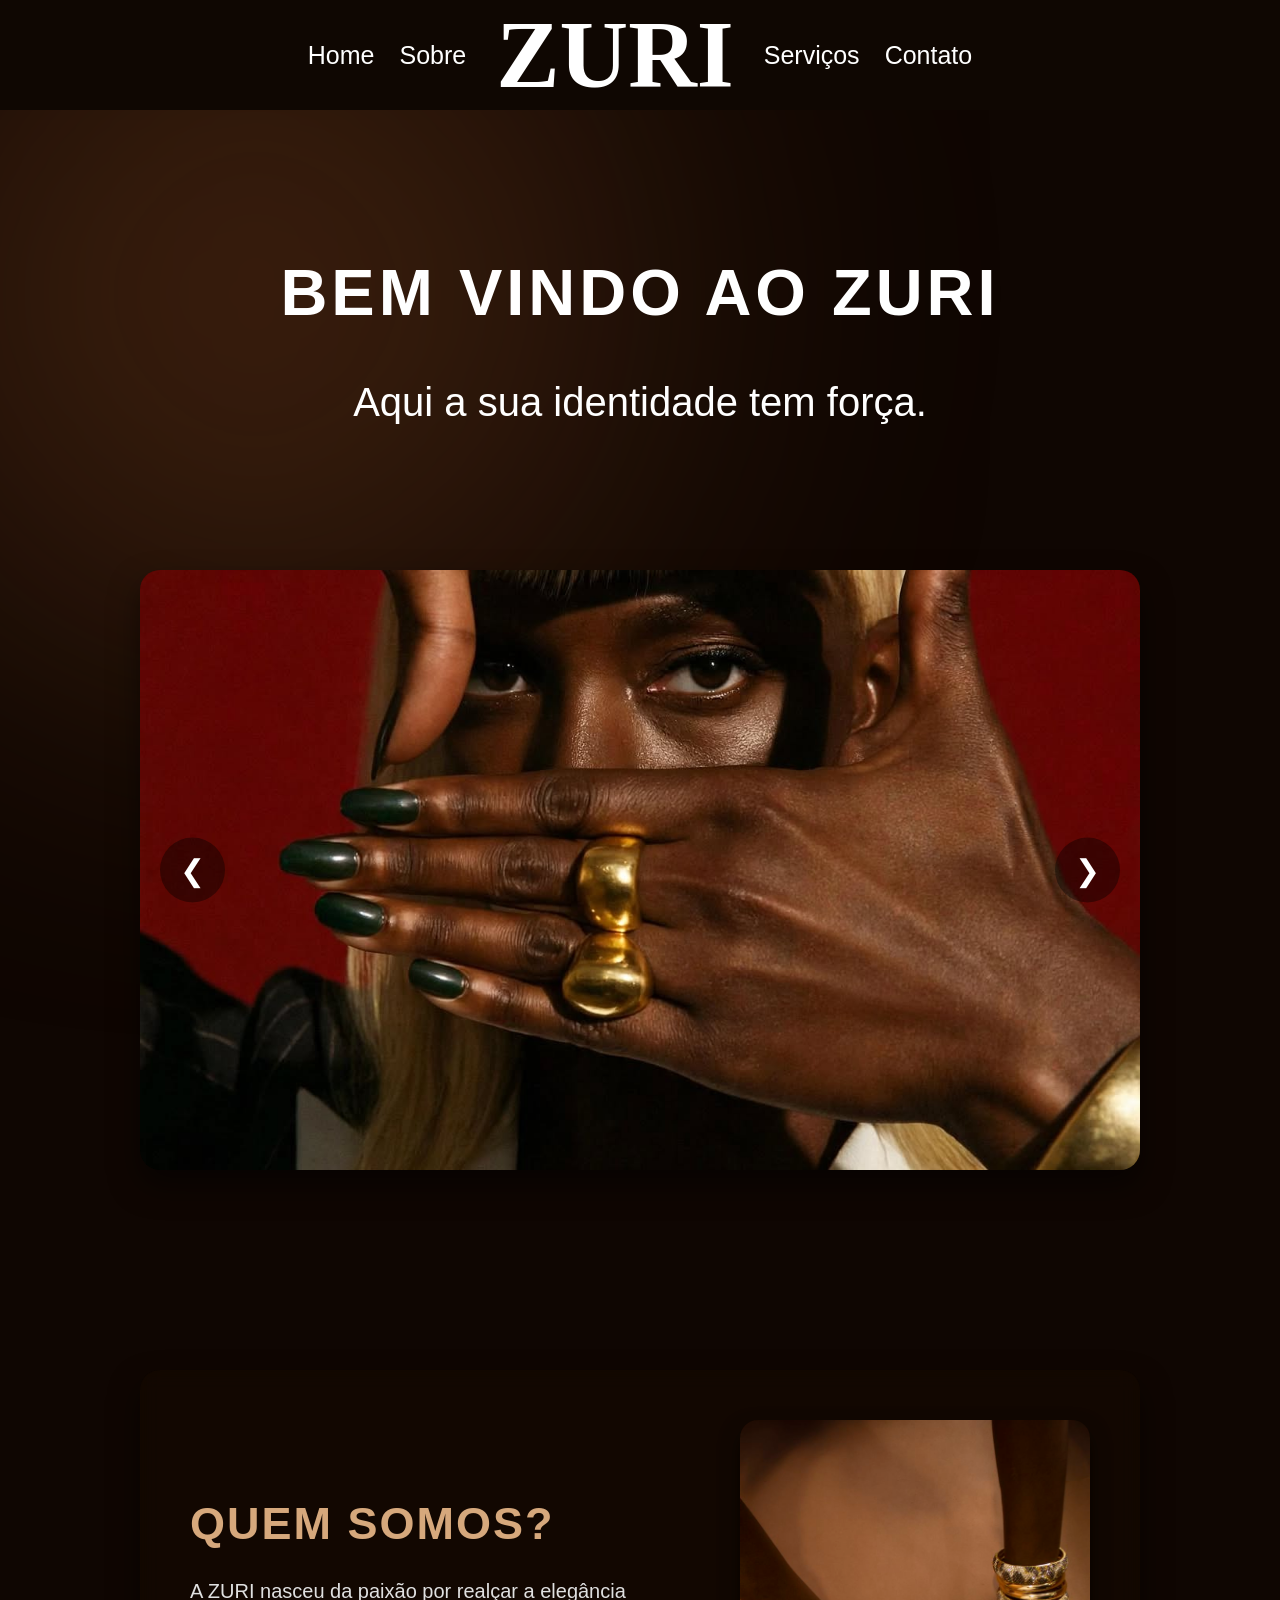
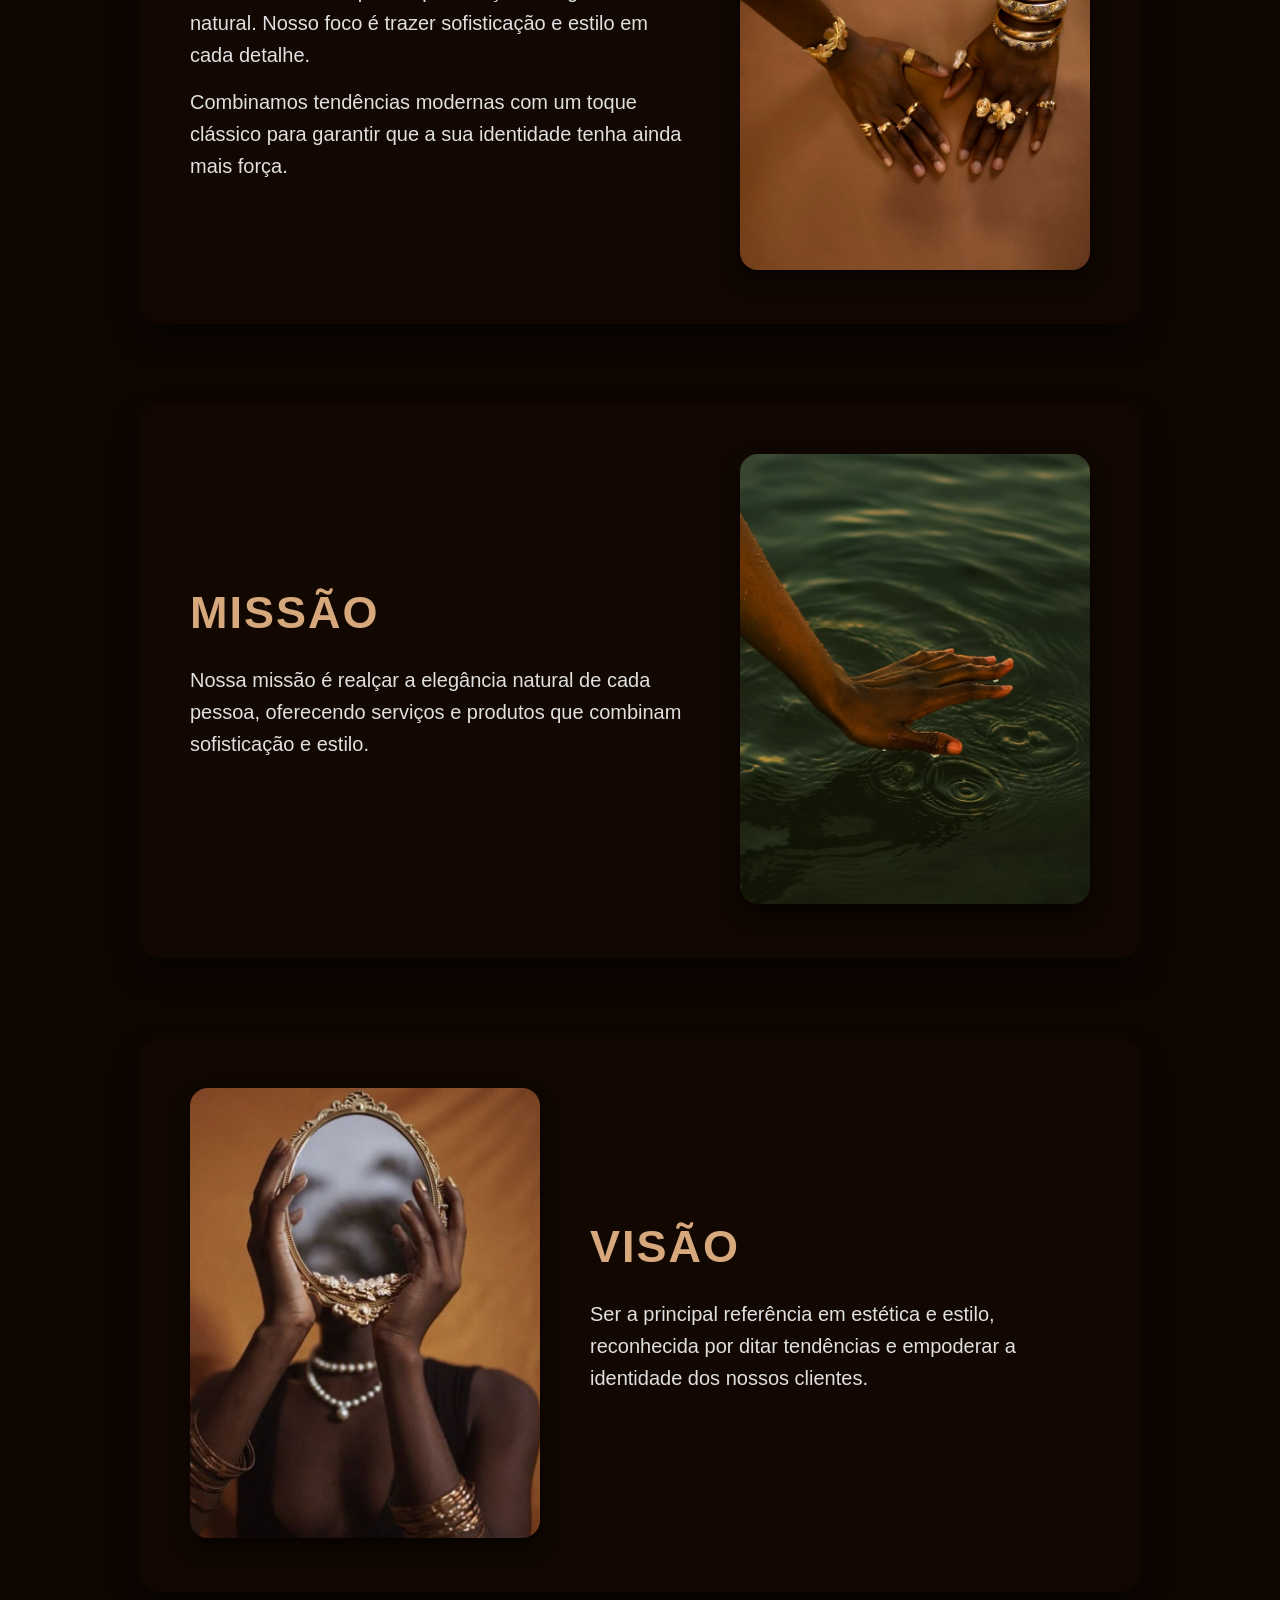
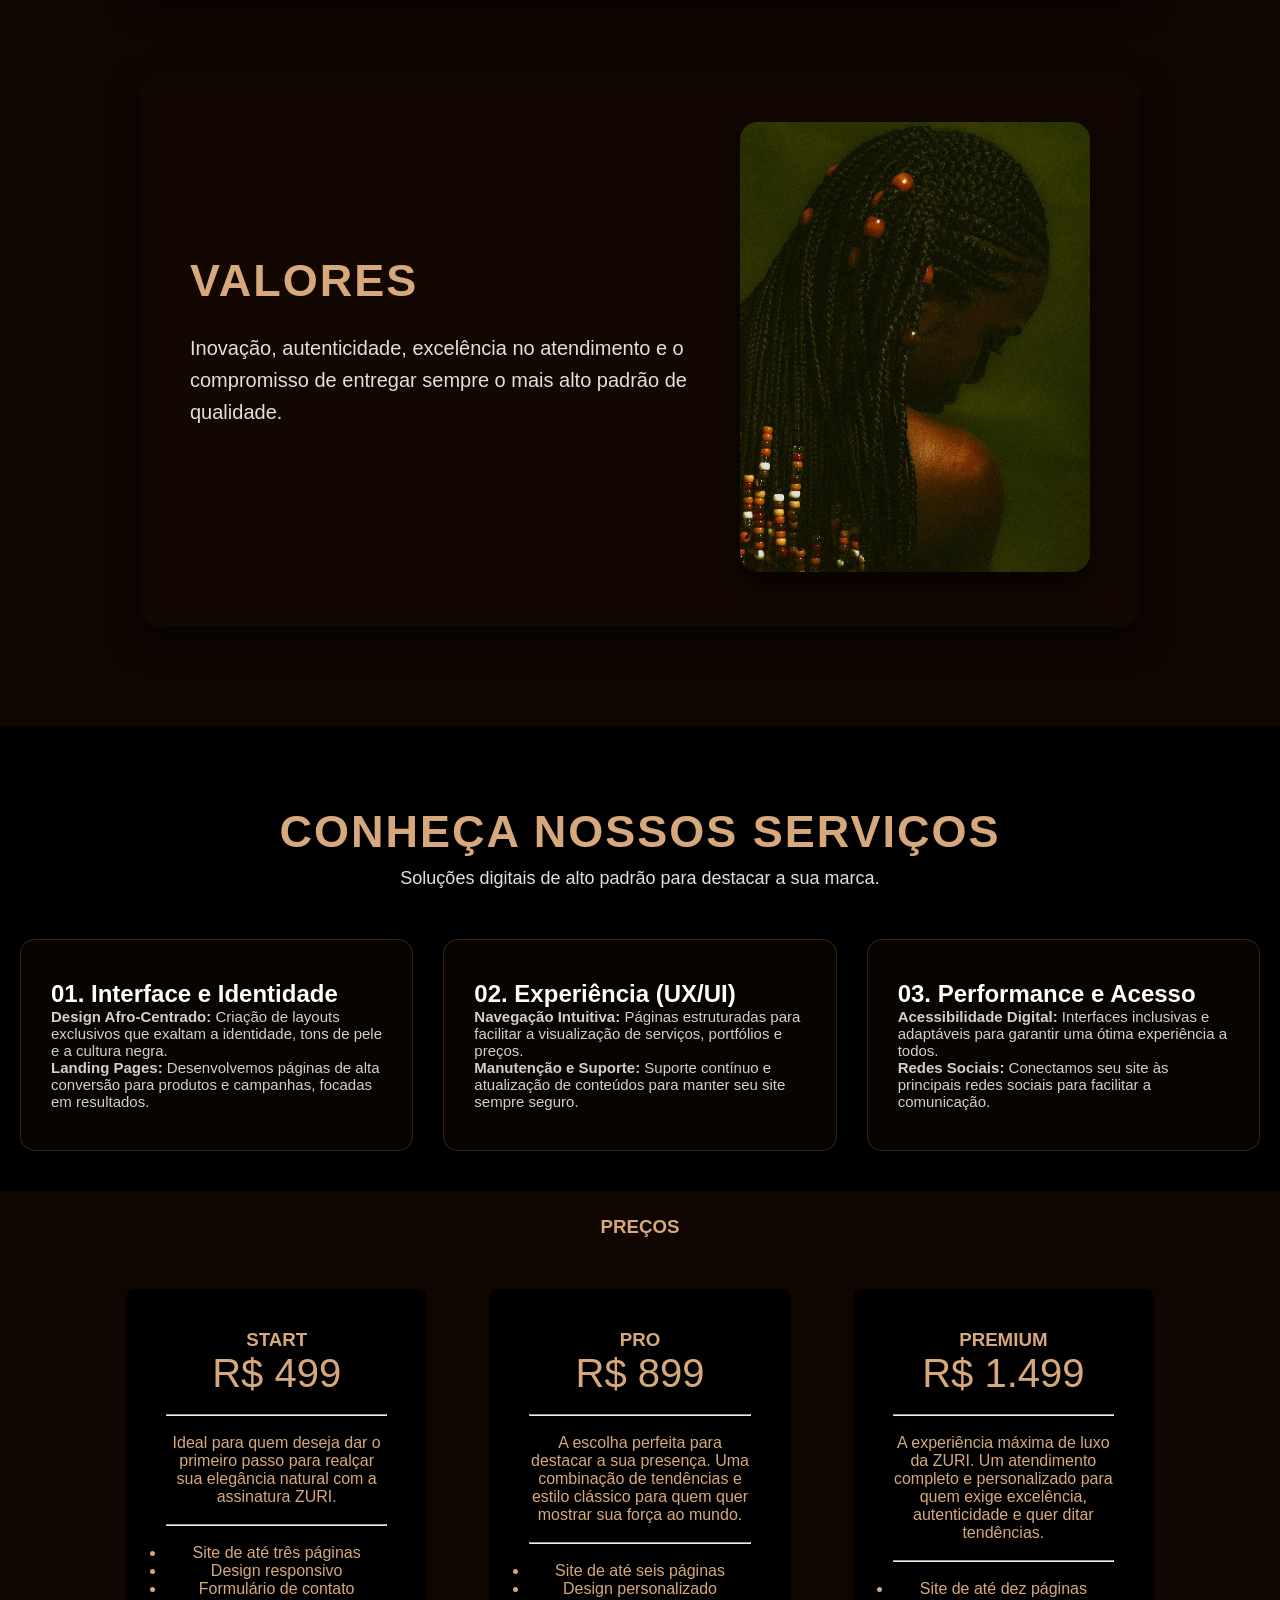
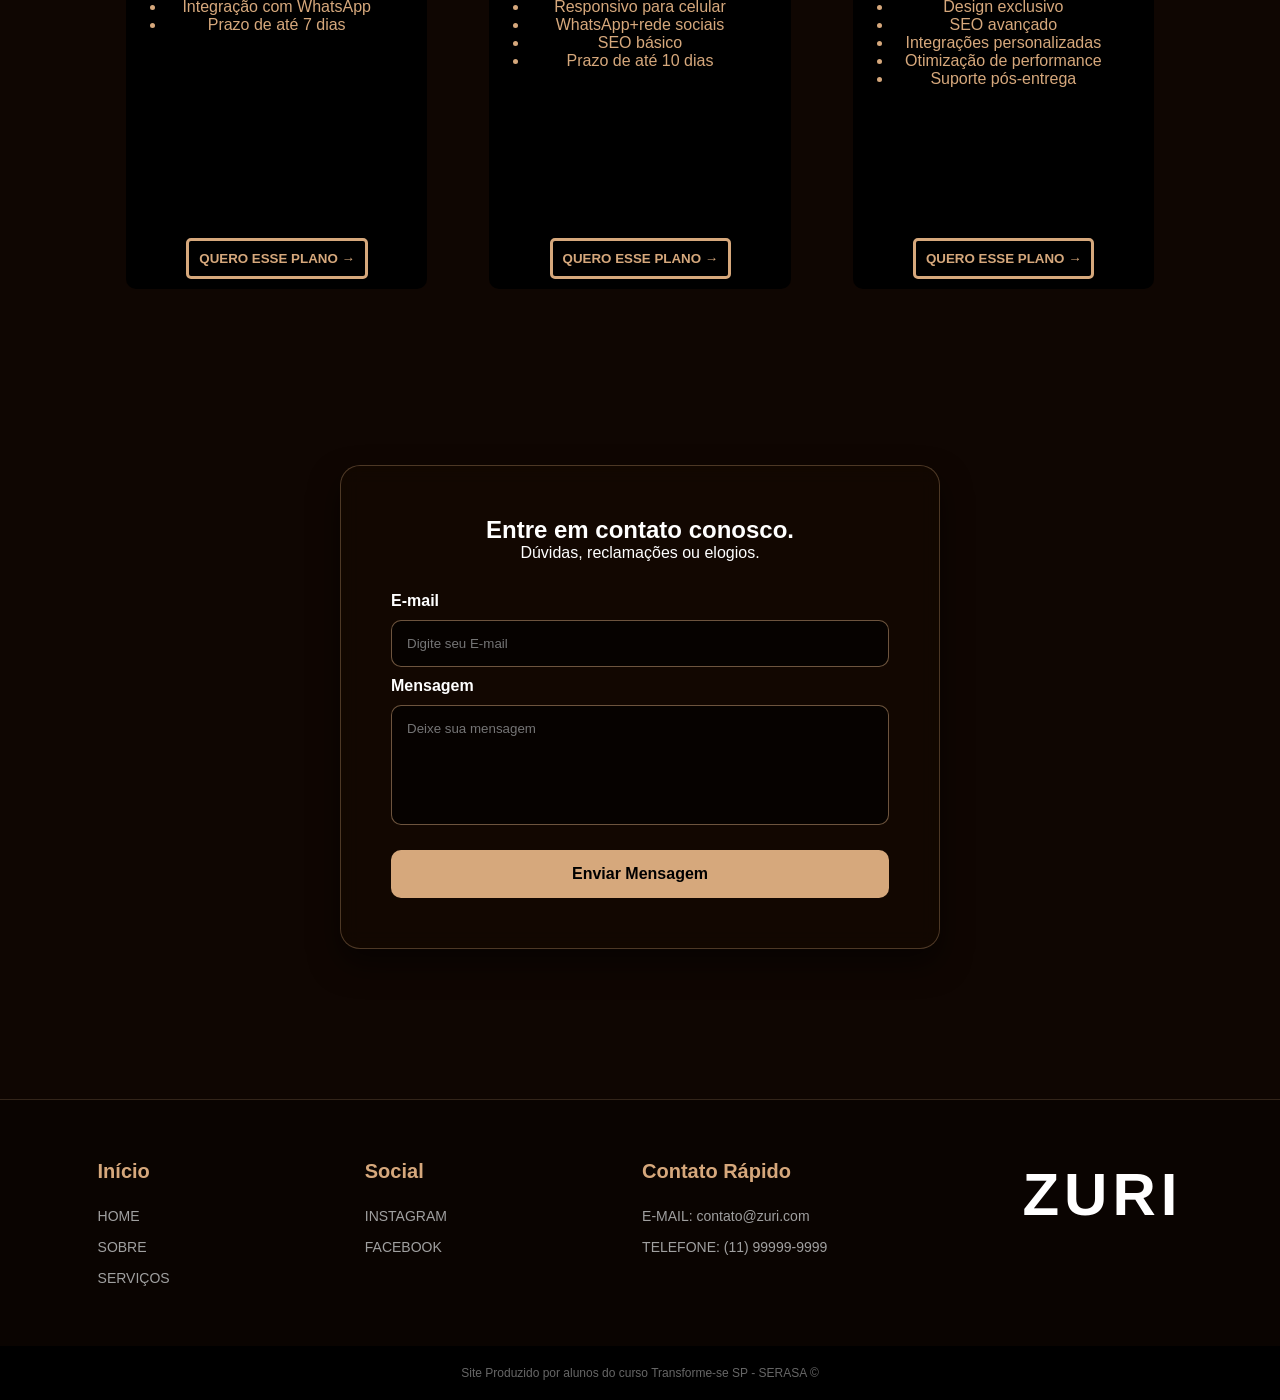
==== index.html @ ad80f79f "v4" ====
<!DOCTYPE html>
<html lang="en">

<head>
    <meta charset="UTF-8">
    <meta name="viewport" content="width=device-width, initial-scale=1.0">
    <title>ZURI</title>
    <link rel="stylesheet" href="CSS/zuri.css">
</head>

<body>

    <header class="navbar">
        <div class="navbarTudo">
            <nav>
                <a href="#HOME">Home</a>
                <a href="#SOBRE">Sobre</a>
            </nav>

            <h1 class="titulo-nav">ZURI</h1>
            <nav>
                <a href="#SERVIÇOS">Serviços</a>
                <a href="#CONTATO">Contato</a>
            </nav>
        </div>







    </header>
    <!--Seção Home-->
   <section>
        <div class="home" id="HOME">
            <br>
            <h1>Bem Vindo ao ZURI</h1>
            <p>Aqui a sua identidade tem força.</p>
            <br>
        </div>

        <!-- Estrutura do Carrossel ensinada pelo professor -->
        <div class="carrossel">
            <img src="images/zuri1.jpg" alt="Carrossel ZURI" id="imagem">

            <button id="anterior">&#10094;</button>
            <button id="proximo">&#10095;</button>
        </div>
    </section>


    </section>
    <!--Seção Sobre-->
    <section class="Sobre" id="SOBRE">
        <!-- Cartão 1: QUEM SOMOS -->
        <div class="sobre-container">
            <div class="sobre-texto">
                <h1>QUEM SOMOS?</h1>
                <p>A ZURI nasceu da paixão por realçar a elegância natural. Nosso foco é trazer sofisticação e estilo em
                    cada detalhe.</p>
                <p>Combinamos tendências modernas com um toque clássico para garantir que a sua identidade tenha ainda
                    mais força.</p>
            </div>
            <div class="sobre-imagem">
                <img src="src/Jewelsssss.jfif" alt="Modelo ZURI">
            </div>
        </div>

        <!-- Cartão 2: MISSÃO -->
        <div class="sobre-container">
            <div class="sobre-texto">
                <h1>MISSÃO</h1>
                <p>Nossa missão é realçar a elegância natural de cada pessoa, oferecendo serviços e produtos que
                    combinam sofisticação e estilo.</p>
            </div>
            <div class="sobre-imagem">
                <img src="src/Road to Zion.jfif" alt="Missão ZURI">
            </div>
        </div>

        <!-- Cartão 3: VISÃO (Com a classe reverso) -->
        <div class="sobre-container reverso">
            <div class="sobre-texto">
                <h1>VISÃO</h1>
                <p>Ser a principal referência em estética e estilo, reconhecida por ditar tendências e empoderar a
                    identidade dos nossos clientes.</p>
            </div>
            <div class="sobre-imagem">
                <img src="src/download (5).jfif" alt="Visão ZURI">
            </div>
        </div>

        <!-- Cartão 4: VALORES -->
        <div class="sobre-container">
            <div class="sobre-texto">
                <h1>VALORES</h1>
                <p>Inovação, autenticidade, excelência no atendimento e o compromisso de entregar sempre o mais alto
                    padrão de qualidade.</p>
            </div>
            <div class="sobre-imagem">
                <img src="src/download (6).jfif" alt="Valores ZURI">
            </div>
        </div>

    </section>
    <!--Seção Serviços-->
    <section class="secao-servico" id="SERVIÇOS">

        <div class="conteudo-servico">
            <h1 class="titulo-servicos">CONHEÇA NOSSOS SERVIÇOS</h1>
            <p class="subtitulo-servicos">Soluções digitais de alto padrão para destacar a sua marca.</p>

            <div class="grid-servicos">
                <!-- Cartão Serviço 1 -->
                <div class="card-servico">
                    <h2>01. Interface e Identidade</h2>
                    <p><strong>Design Afro-Centrado:</strong> Criação de layouts exclusivos que exaltam a identidade,
                        tons de pele e a cultura negra.</p>
                    <p><strong>Landing Pages:</strong> Desenvolvemos páginas de alta conversão para produtos e
                        campanhas, focadas em resultados.</p>
                </div>

                <!-- Cartão Serviço 2 -->
                <div class="card-servico">
                    <h2>02. Experiência (UX/UI)</h2>
                    <p><strong>Navegação Intuitiva:</strong> Páginas estruturadas para facilitar a visualização de
                        serviços, portfólios e preços.</p>
                    <p><strong>Manutenção e Suporte:</strong> Suporte contínuo e atualização de conteúdos para manter
                        seu site sempre seguro.</p>
                </div>

                <!-- Cartão Serviço 3 -->
                <div class="card-servico">
                    <h2>03. Performance e Acesso</h2>
                    <p><strong>Acessibilidade Digital:</strong> Interfaces inclusivas e adaptáveis para garantir uma
                        ótima experiência a todos.</p>
                    <p><strong>Redes Sociais:</strong> Conectamos seu site às principais redes sociais para facilitar a
                        comunicação.</p>
                </div>
            </div>
        </div>


        <section class="precos">
            <h1>PREÇOS</h1>
            <div class="cards-preco">
                <div class="card">
                    <h1>START</h1>
                    <p class="valor">R$ 499</p>
                    <br>
                    <hr>
                    <br>
                    <p>Ideal para quem deseja dar o primeiro passo para realçar sua elegância natural com a assinatura
                        ZURI.
                    </p>
                    <br>
                    <hr>
                    <br>
                    <ul>
                        <li>Site de até três páginas</li>
                        <li>Design responsivo</li>
                        <li>Formulário de contato</li>
                        <li>Integração com WhatsApp</li>
                        <li>Prazo de até 7 dias</li>
                    </ul>

                    <button class="btnplano">QUERO ESSE PLANO <span>&rarr;</span></button>

                </div>

                <div class="card">
                    <h1>PRO</h1>
                    <p class="valor">R$ 899</p>
                    <br>
                    <hr>
                    <br>
                    <p>A escolha perfeita para destacar a sua presença. Uma combinação de tendências e estilo clássico
                        para quem quer mostrar sua força ao mundo.
                    </p>
                    <br>
                    <hr>
                    <br>
                    <ul>
                        <li>Site de até seis páginas</li>
                        <li>Design personalizado</li>
                        <li>Responsivo para celular</li>
                        <li>WhatsApp+rede sociais</li>
                        <li>SEO básico</li>
                        <li>Prazo de até 10 dias</li>
                    </ul>
                    <button class="btnplano">QUERO ESSE PLANO <span>&rarr;</span></button>

                </div>

                <div class="card">
                    <h1>PREMIUM</h1>
                    <p class="valor">R$ 1.499</p>
                    <br>
                    <hr>
                    <br>
                    <p>A experiência máxima de luxo da ZURI. Um atendimento completo e personalizado para quem exige
                        excelência, autenticidade e quer ditar tendências.
                    </p>
                    <br>
                    <hr>
                    <br>
                    <ul>
                        <li>Site de até dez páginas</li>
                        <li>Design exclusivo</li>
                        <li>SEO avançado</li>
                        <li>Integrações personalizadas</li>
                        <li>Otimização de performance</li>
                        <li>Suporte pós-entrega</li>
                    </ul>
                    <button class="btnplano">QUERO ESSE PLANO <span>&rarr;</span></button>
                </div>

            </div>

        </section>

    </section>
    <!--Seção Contato-->
    <section id="CONTATO" class="contato-secao">
        <div class="area-contato">
            <h1>Entre em contato conosco.</h1>
            <p>Dúvidas, reclamações ou elogios.</p>

            <form class="formulario">
                <label>E-mail</label>
                <input class="campo-padrao" type="email" placeholder="Digite seu E-mail">

                <label>Mensagem</label>
                <!-- Adicionada a classe campo-padrao aqui também para herdar o visual -->
                <textarea class="campo-padrao campo-mensagem" placeholder="Deixe sua mensagem"></textarea>

                <button class="btn-enviar" type="button">Enviar Mensagem</button>
            </form>
        </div>
    </section>

    <!-- Rodapé -->
    <footer class="footer">
        <div class="colunas-rodape">
            <div class="coluna">
                <h1>Início</h1>
                <a href="#HOME">HOME</a>
                <a href="#SOBRE">SOBRE</a>
                <a href="#SERVIÇOS">SERVIÇOS</a>
            </div>

            <div class="coluna">
                <h1>Social</h1>
                <a href="#">INSTAGRAM</a>
                <a href="#">FACEBOOK</a>
            </div>

            <div class="coluna">
                <h1>Contato Rápido</h1>
                <p>E-MAIL: contato@zuri.com</p>
                <p>TELEFONE: (11) 99999-9999</p>
            </div>

            <div class="coluna logo-rodape">
                <h1>ZURI</h1>
            </div>
        </div>

        <div class="rodape-inferior">
            <p class="autoria">Site Produzido por alunos do curso Transforme-se SP - SERASA &copy;</p>
        </div>
    </footer>
            <script src="javascript/script.js"></script>
</body>

</html>
---- CSS/zuri.css ----
* {
    margin: 0;
    padding: 0;
    box-sizing: border-box;
}

body {
    background-color: rgb(15, 6, 2);
    color: white;
    min-height: 100vh;
    position: relative;
    overflow-x: hidden;
}

body::before,
body::after {
    content: "";
    position: fixed;
    width: 60vw;
    height: 60vw;
    border-radius: 50%;
    filter: blur(150px);
    z-index: -1;
    animation: movimentoNevoa 20s infinite ease-in-out;
}

body::before {
    background-color: rgba(120, 65, 30, 0.4);
    top: -10%;
    left: -10%;
}

body::after {
    bottom: -10%;
    right: -10%;
    animation-duration: 25s;
    animation-delay: -5s;
}


@keyframes movimentoNevoa {
    0% {
transform: translate(0, 0) scale(1);
    }
    50% {
        transform: translate(15%, 20%) scale(1.3);
    }
    100% {
        transform: translate(-10%, 15%) scale(0.8);
    }
}

/* O quadro do porta-retratos */
.carrossel {
    width: 100%;
    max-width: 1000px;
    /* Alinha com os 1000px da sua Navbar e da seção Sobre */
    height: 600px;
    /* Altura ensinada pelo professor */
    margin: 0 auto 100px auto;
    /* Centraliza na tela e dá um espaço em baixo */
    position: relative;
    /* Essencial para os botões saberem onde flutuar */
    border-radius: 20px;
    box-shadow: 0 15px 30px rgba(0, 0, 0, 0.5);
    /* Sombra de luxo */
}

/* A fotografia em si */
.carrossel img {
    width: 100%;
    height: 100%;
    object-fit: cover;
    /* Evita que as fotos dos modelos fiquem esticadas ou achatadas */
    border-radius: 20px;
    /* Arredonda as pontas da foto também */

    transition: opacity 0.5s ease-in-out;
}

/* Os botões invisíveis até passar o mouse */
.carrossel button {
    position: absolute;
    top: 50%;
    transform: translateY(-50%);
    /* Centraliza os botões verticalmente com perfeição */
    padding: 15px 20px;
    font-size: 30px;
    border: none;
    cursor: pointer;
    background-color: rgba(0, 0, 0, 0.4);
    /* Fundo preto semi-transparente do professor */
    color: white;
    border-radius: 50%;
    /* Deixa os botões redondos */
    transition: 0.3s;
}

/* Onde eles ficam encostados */
#anterior {
    left: 20px;
}

#proximo {
    right: 20px;
}

/* Efeito ao passar o mouse com as cores do ZURI */
.carrossel button:hover {
    background-color: rgb(214, 168, 124);
    color: black;
}

.navbar {
    background-color: rgb(15, 7, 2);
    color: white;
    display: flex;
    justify-content: center;

}

.navbarTudo {
    display: flex;
    width: 1000px;
    justify-content: center;
}

nav {
    display: flex;
    align-items: center;
    gap: 25px;
    padding: 30px;
    font-size: 25px;

}

.titulo-nav {
    font-size: 95px;
    margin: 0;

}

a {
    text-decoration: none;
    color: white;
    font-family: 'Segoe UI', Tahoma, Geneva, Verdana, sans-serif;
}

a:hover {
    color: rgb(214, 168, 124);
    transition: 1s;
}

.home {
    text-align: center;
    padding: 100px;
    font-family: 'Segoe UI', Tahoma, Geneva, Verdana, sans-serif;
    font-size: 40px;
}

.home h1 {
    font-size: 65px;
    /* Aumenta o tamanho para ter mais impacto na tela */
    font-weight: 700;
    /* Deixa a fonte mais encorpada/grossa */
    letter-spacing: 4px;
    /* Espaçamento entre letras traz muita elegância */
    margin-bottom: 50px;
    /* Substitui o <br>, criando a margem correta até o carrossel */
    text-transform: uppercase;
    /* Força todas as letras a ficarem maiúsculas */
    color: #ffffff;
    /* Mantém a cor base branca */
}


.Sobre {
    padding: 100px 20px;
    display: flex;
    justify-content: center;
    flex-direction: column;
    align-items: center;
    gap: 80px;
}

.sobre-container {
    display: flex;
    /*para alinha o conteúdo um ao lado do outro*/
    align-items: center;
    justify-content: space-between;
    width: 100%;
    /*largura máxima em relação ao conteúdo*/
    max-width: 1000px;
    /*mesmo alinhamento para o navbartudo*/
    gap: 50px;
    /*pequeno espaçamento entre o texto e a foto*/

    /*efeito vidro*/

    background: rgba(24, 10, 2, 0.4);
    backdrop-filter: blur(10px);
    /*aplica um efeito de desfoque nos itens que estão nos cards*/
    border: 1px solid rgba (214, 168, 124, 0.3);
    /*Borda fina usando a cor do a:hover*/

    padding: 50px;
    border-radius: 20px;
    box-shadow: 0 15px 30px rgba(0, 0, 0, 0.5);
}

/* Estilização do título QUEM SOMOS */
.sobre-texto h1 {
    font-size: 45px;
    color: rgb(214, 168, 124);
    margin-bottom: 25px;
    font-family: 'Segoe UI', Tahoma, Geneva, Verdana, sans-serif;
    letter-spacing: 2px;
}

/*Estilização dos Parágrafos*/
.sobre-texto p {
    font-size: 20px;
    /*aumentar o tamanho da fonte*/
    line-height: 1.6;
    /*aumentar o tamanho das linhas*/
    font-family: 'Segoe UI', Tahoma, Geneva, Verdana, sans-serif;
    color: #e0e0e0;
    /*branco levemente acinzentado para não cansar a vista*/
    margin-bottom: 15px;
}

.sobre-imagem img {
    width: 350px;
    height: 450px;
    object-fit: cover;
    border-radius: 18px;
    box-shadow: 0 10px 20px rgba(0, 0, 0, 0.6);
    /*sombras da caixa(cards)*/
}


.sobre-container.reverso {
    flex-direction: row-reverse;
}

.titulo-servicos {
    color: rgb(214, 168, 124);
    font-size: 45px;
}


.conteudo-servico {
    font-family: 'Segoe UI', Tahoma, Geneva, Verdana, sans-serif;
    text-align: center;
    margin: 0 auto;
    background-color: #000000;
    padding: 80px 20px 40px 20px;
}

.titulo-servicos {
    color: rgb(214, 168, 124);
    font-size: 45px;
    margin-bottom: 10px;
    letter-spacing: 2px;
}

.subtitulo-servicos {
    color: #e0e0e0;
    font-size: 18px;
    margin-bottom: 50px;
}

.grid-servicos {
    display: flex;
    justify-content: center;
    gap: 30px;
    flex-wrap: wrap;
    /*os cartões descem ao invés de espremer*/
}

.card-servico {
    background: rgba(24, 10, 2, 0.4);
    /*Efeito vidro idêntico ao Sobre e Contato*/
    backdrop-filter: blur(10px);
    border: 1px solid rgba(214, 168, 124, 0.2);
    border-radius: 15px;
    padding: 40px 30px;
    flex: 1;
    /* Força os 3 a terem a mesma largura */
    min-width: 300px;
    text-align: left;
    box-shadow: 0 10px 20px rgba(0, 0, 0, 0.5);
}

.capa-servicos {
    margin: auto;
    padding: 30px;
    object-fit: fill;
    width: 900px;
    max-width: 100%;
    border-radius: 20px;
}

.descricao-servico {
    gap: 50px;
    padding: 30px;
    text-align: center;
    font-size: 15px;
    align-items: center;
    font-size: 20px;
}



.precos {
    color: rgb(214, 168, 124);
    font-family: 'Segoe UI', Tahoma, Geneva, Verdana, sans-serif;
    text-align: center;
    margin: 25px;
    gap: 50px;
    justify-content: space-between;
    align-items: center;
}

.cards-preco {
    display: flex;
    /*alinha um ao lado do outro*/
    max-width: 1100px;
    /*a largura maxima alinha com o resto do site*/
    margin: 0 auto;
    /*centraliza com o container*/
    padding: 35px 20px;
    gap: 30px;
    /*espaçamento entre as caixas*/
    justify-content: center;
    /*centraliza o bloco de preços*/
    flex-wrap: wrap;
}

.card {
    width: 300px;
    margin: 1rem;
    background-color: #000000;
    padding: 40px;
    /*espaçamento interno do conteudo*/
    height: 600px;
    /*altura*/
    border-radius: 10px;
    /*borda de 10px*/
    flex: 1;
    /*todas as caixas tem a mesma largura*/

    position: relative;
}

.valor {
    font-size: 40px;
}

.btnplano {
    margin-top: auto;
    border: solid rgb(214, 168, 124);
    background-color: transparent;
    border-radius: 5px;
    color: rgb(214, 168, 124);
    padding: 10px;
    text-align: center;
    font-weight: bold;
    cursor: pointer;
    position: absolute;
    bottom: 10px;
    left: 20%;
}

.btnplano:hover {
    color: #000000;
    background-color: rgb(214, 168, 124);
    transition: 0.2s;
}



.contato-secao {
    display: flex;
    justify-content: center;
    padding: 100px 20px;
}

.area-contato {
    margin: auto;
    text-align: center;
    font-family: 'Segoe UI', Tahoma, Geneva, Verdana, sans-serif;
    width: 100%;
    max-width: 600px;
    padding: 50px;
    border-radius: 20px;
    background: rgba(24, 10, 2, 0.4);
    backdrop-filter: blur(10px);
    border: 1px solid rgba(214, 168, 124, 0.3);
    box-shadow: 0 15px 30px rgba(0, 0, 0, 0.5);
}

.formulario {
    display: flex;
    flex-direction: column;
    text-align: left;
    gap: 10px;
    margin-top: 30px;
}

.formulario label {
    color: rgb(214, 168, );
    font-weight: bold;
}

.campo-padrao {
    width: 100%;
    padding: 15px;
    border-radius: 10px;
    background-color: rgba(0, 0, 0, 0.6);
    border: 1px solid rgba(214, 168, 124, 0.5);
    color: white;
    font-family: inherit;
    outline: none;
    transition: 0.3s;

}

.campo-mensagem {
    height: 120px;
    resize: none;
    /* Impede o utilizador de deformar a caixa */
}

.btn-enviar {
    margin-top: 15px;
    color: #000000;
    background-color: rgb(214, 168, 124);
    border-radius: 10px;
    padding: 15px;
    border: none;
    font-weight: bold;
    font-size: 16px;
    cursor: pointer;
    transition: 0.3s;
}

.btn-enviar:hover {
    background-color: transparent;
    color: rgb(214, 168, 124);
    border: 1px solid rgb(214, 168, 124);
}

.footer {
    background-color: rgb(10, 4, 1);
    display: flex;
    flex-direction: column;
    margin-top: 50px;
    border-top: 1px solid rgba(214, 168, 124, 0.2);
}

.colunas-rodape {
    display: flex;
    justify-content: space-around;
    flex-wrap: wrap;
    padding: 60px 20px;
    gap: 40px;
}

.card-servico p {
    color: #d0d0d0;
    font-size: 15px;
}

.coluna {
    display: flex;
    flex-direction: column;
    gap: 15px;
    font-family: 'Segoe UI', Tahoma, Geneva, Verdana, sans-serif;
}

.coluna h1 {
    color: rgb(214, 168, 124);
    font-size: 20px;
    margin-bottom: 10px;
}

.coluna a,
.coluna p {
    color: #a0a0a0;
    font-size: 14px;
    transition: 0.3s;
}


.logo-rodape h1 {
    font-size: 60px;
    color: white;
    letter-spacing: 5px;
}

.rodape-inferior {
    text-align: center;
    background-color: #000000;
    padding: 20px;
    font-family: 'Segoe UI', Tahoma, Geneva, Verdana, sans-serif;
    font-size: 12px;
    color: #666;
}
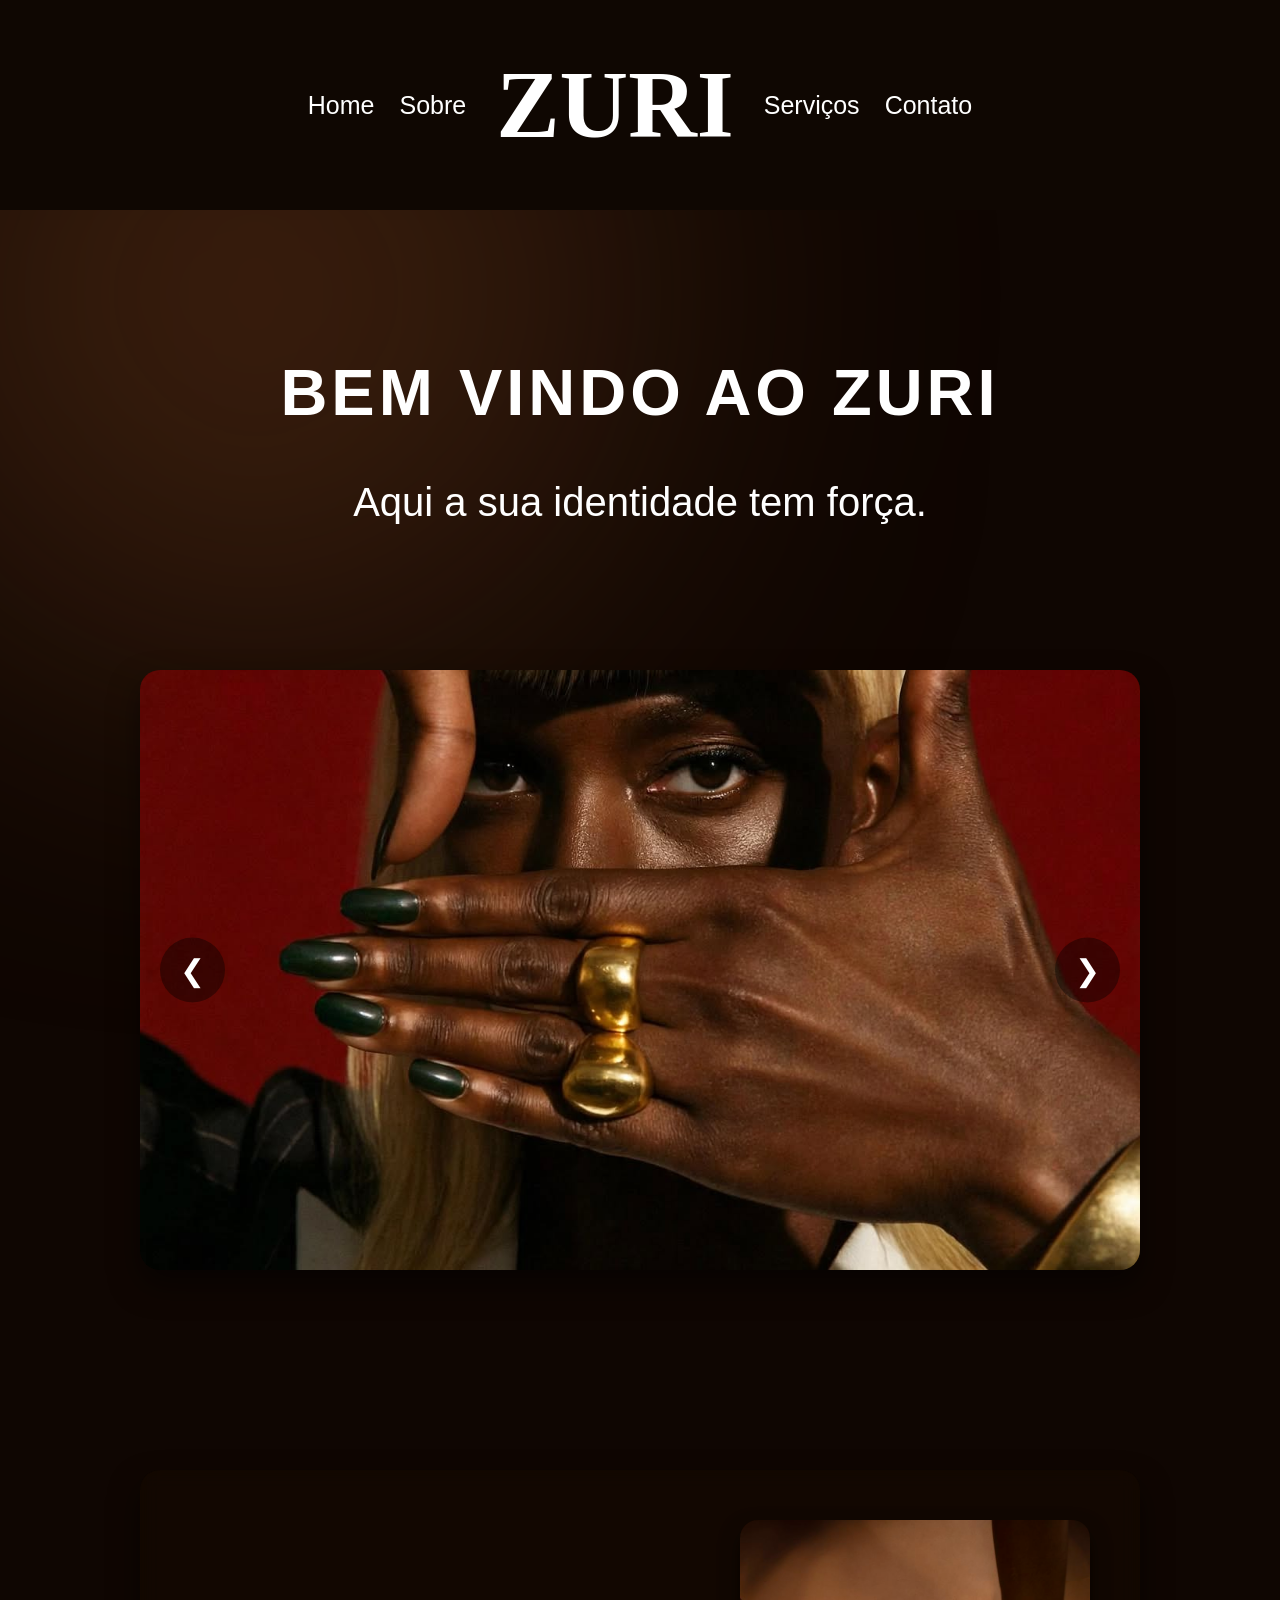
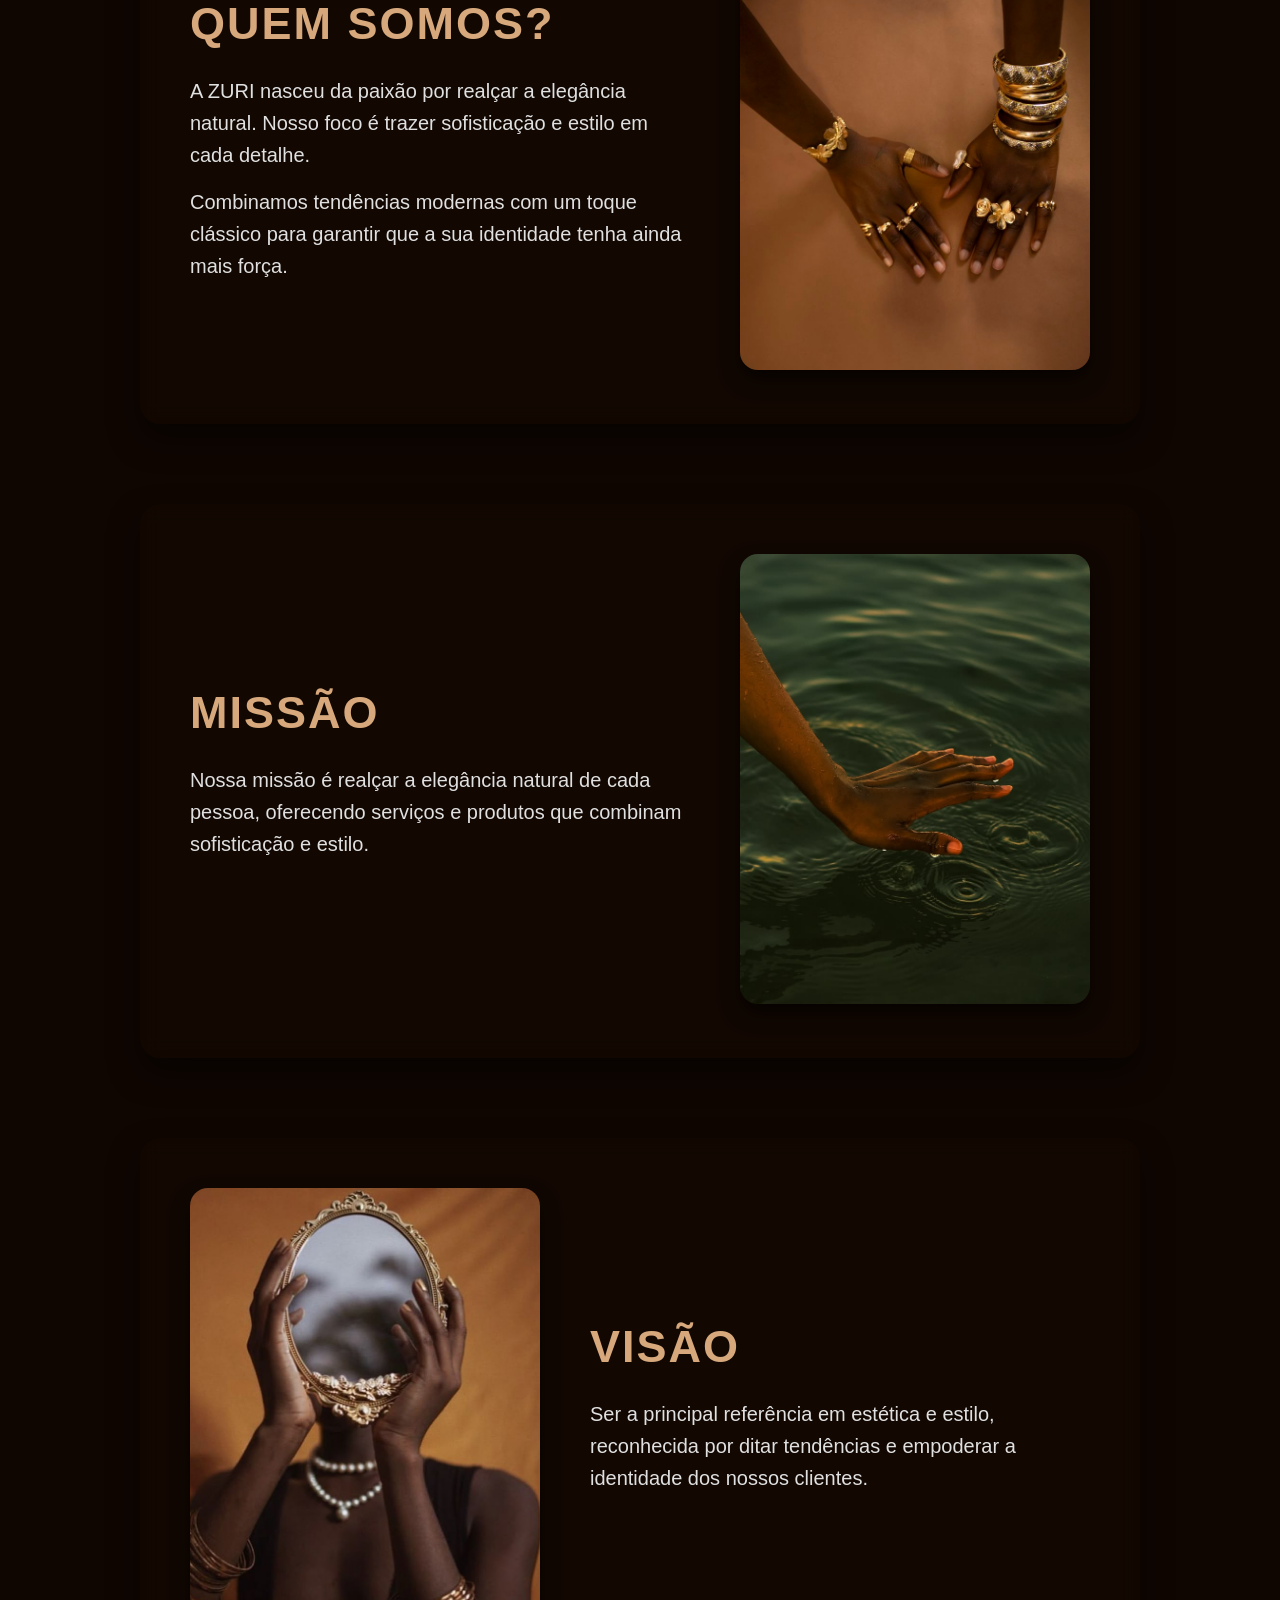
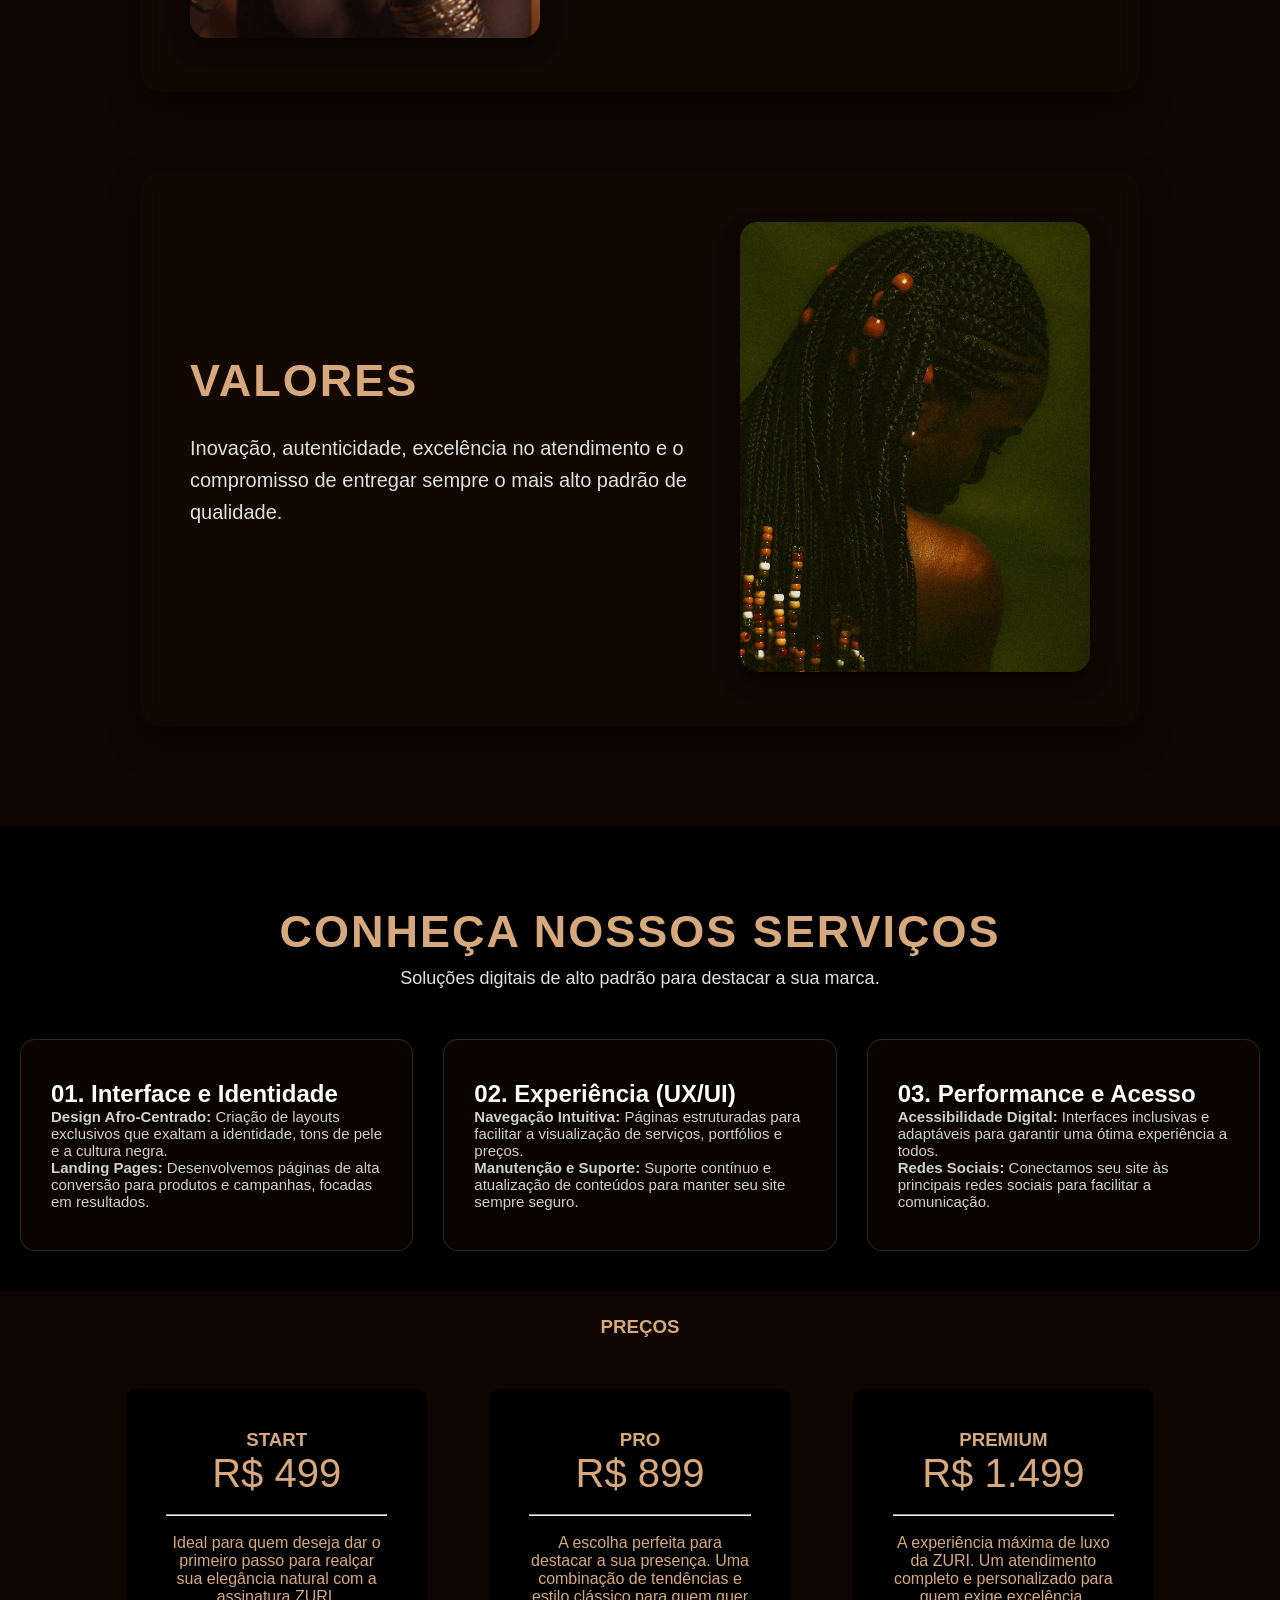
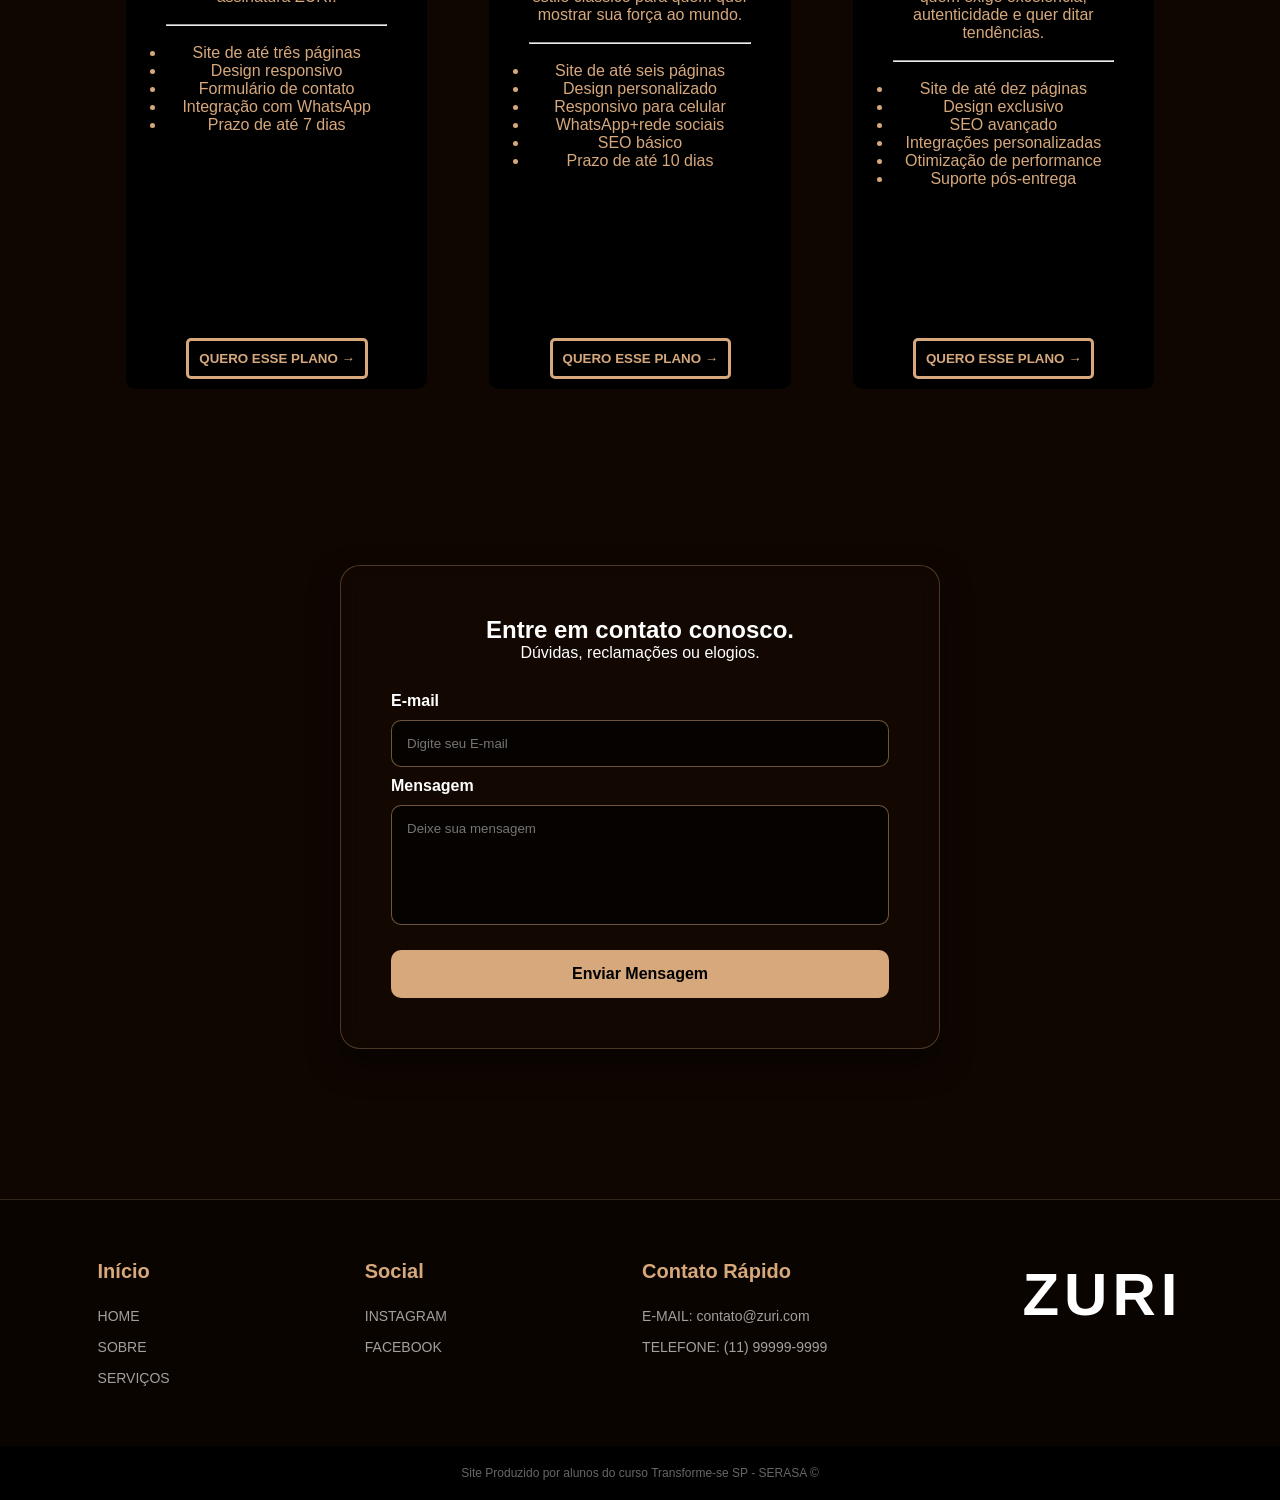
==== commit 26ac1a66: "v4" ====
--- a/index.html
+++ b/index.html
@@ -6,9 +6,12 @@
     <meta name="viewport" content="width=device-width, initial-scale=1.0">
     <title>ZURI</title>
     <link rel="stylesheet" href="CSS/zuri.css">
+    <link rel="shortcut icon" href="images/zurilogo.png" type="">
+
 </head>
 
 <body>
+
 
     <header class="navbar">
         <div class="navbarTudo">
@@ -24,15 +27,9 @@
             </nav>
         </div>
 
-
-
-
-
-
-
     </header>
     <!--Seção Home-->
-   <section>
+    <section>
         <div class="home" id="HOME">
             <br>
             <h1>Bem Vindo ao ZURI</h1>
@@ -216,6 +213,23 @@
                     <button class="btnplano">QUERO ESSE PLANO <span>&rarr;</span></button>
                 </div>
 
+                <div id="modal-checkout" class="modal-oculto">
+                    <div class="modal-conteudo">
+                        <span class="fechar-modal" id="fechar-modal">&times;</span>
+
+                        <h2>Finalize sua Compra</h2>
+                        <p>Você selecionou o plano: <strong id="nome-plano-escolhido"></strong></p>
+
+                        <form class="formulario-checkout">
+                            <input type="text" class="campo-padrao" placeholder="Nome Completo">
+                            <input type="email" class="campo-padrao" placeholder="E-mail">
+                            <input type="text" class="campo-padrao" placeholder="Número do Cartão (Fictício)">
+
+                            <button type="button" class="btn-enviar"
+                                onclick="alert('assinatura ZURI realizada com sucesso!')">Confirmar Assinatura</button>
+                        </form>
+                    </div>
+                </div>
             </div>
 
         </section>
@@ -271,7 +285,7 @@
             <p class="autoria">Site Produzido por alunos do curso Transforme-se SP - SERASA &copy;</p>
         </div>
     </footer>
-            <script src="javascript/script.js"></script>
+    <script src="javascript/script.js"></script>
 </body>
 
 </html>
--- a/CSS/zuri.css
+++ b/CSS/zuri.css
@@ -123,6 +123,8 @@
     display: flex;
     width: 1000px;
     justify-content: center;
+    margin-top: 50px;
+    margin-bottom: 50px;
 }
 
 nav {
@@ -506,4 +508,67 @@
     font-family: 'Segoe UI', Tahoma, Geneva, Verdana, sans-serif;
     font-size: 12px;
     color: #666;
+}
+
+.modal-oculto {
+    display: none;
+    position: fixed;
+    z-index: 1000;
+    left: 0;
+    top: 0;
+    width: 100%;
+    height: 100%;
+    background-color: rgb(0, 0 ,0,0.8);
+    backdrop-filter: blur(8px);
+    align-items: center;
+    justify-content: center;
+}
+
+.modal-conteudo {
+background: rgba(24, 10, 2, 0.85);
+border: 1px solid rgb(214, 168, 124);
+border-radius: 20px;
+padding: 40px;
+width: 90%;
+max-width: 450px;
+text-align: center;
+position: relative;
+box-shadow: 0 15px 40px rgba(0,0,0,0.8);
+font-family: 'Segoe UI', Tahoma, Geneva, Verdana, sans-serif;
+}
+
+.modal-conteudo h2 {
+    color: rgba(214, 168, 124);
+    margin-bottom: 10px;
+    font-size: 28px;
+}
+
+´.modal-conteudo p {
+    color: white;
+    margin-bottom: 25px;
+}
+
+.modal-conteudo strong {
+    color: rgb(214, 168, 124);
+}
+
+.formulario-checkout {
+    display: flex;
+    flex-direction: column;
+    gap: 15px;
+}
+
+.fechar-modal {
+    position: absolute;
+    top: 15px;
+    right: 20px;
+    font-size: 35px;
+    color: rgb(214, 168, 124);
+    cursor: pointer;
+    transition: 0.3;
+}
+
+.fechar-modal:hover {
+    color: white;
+    
 }
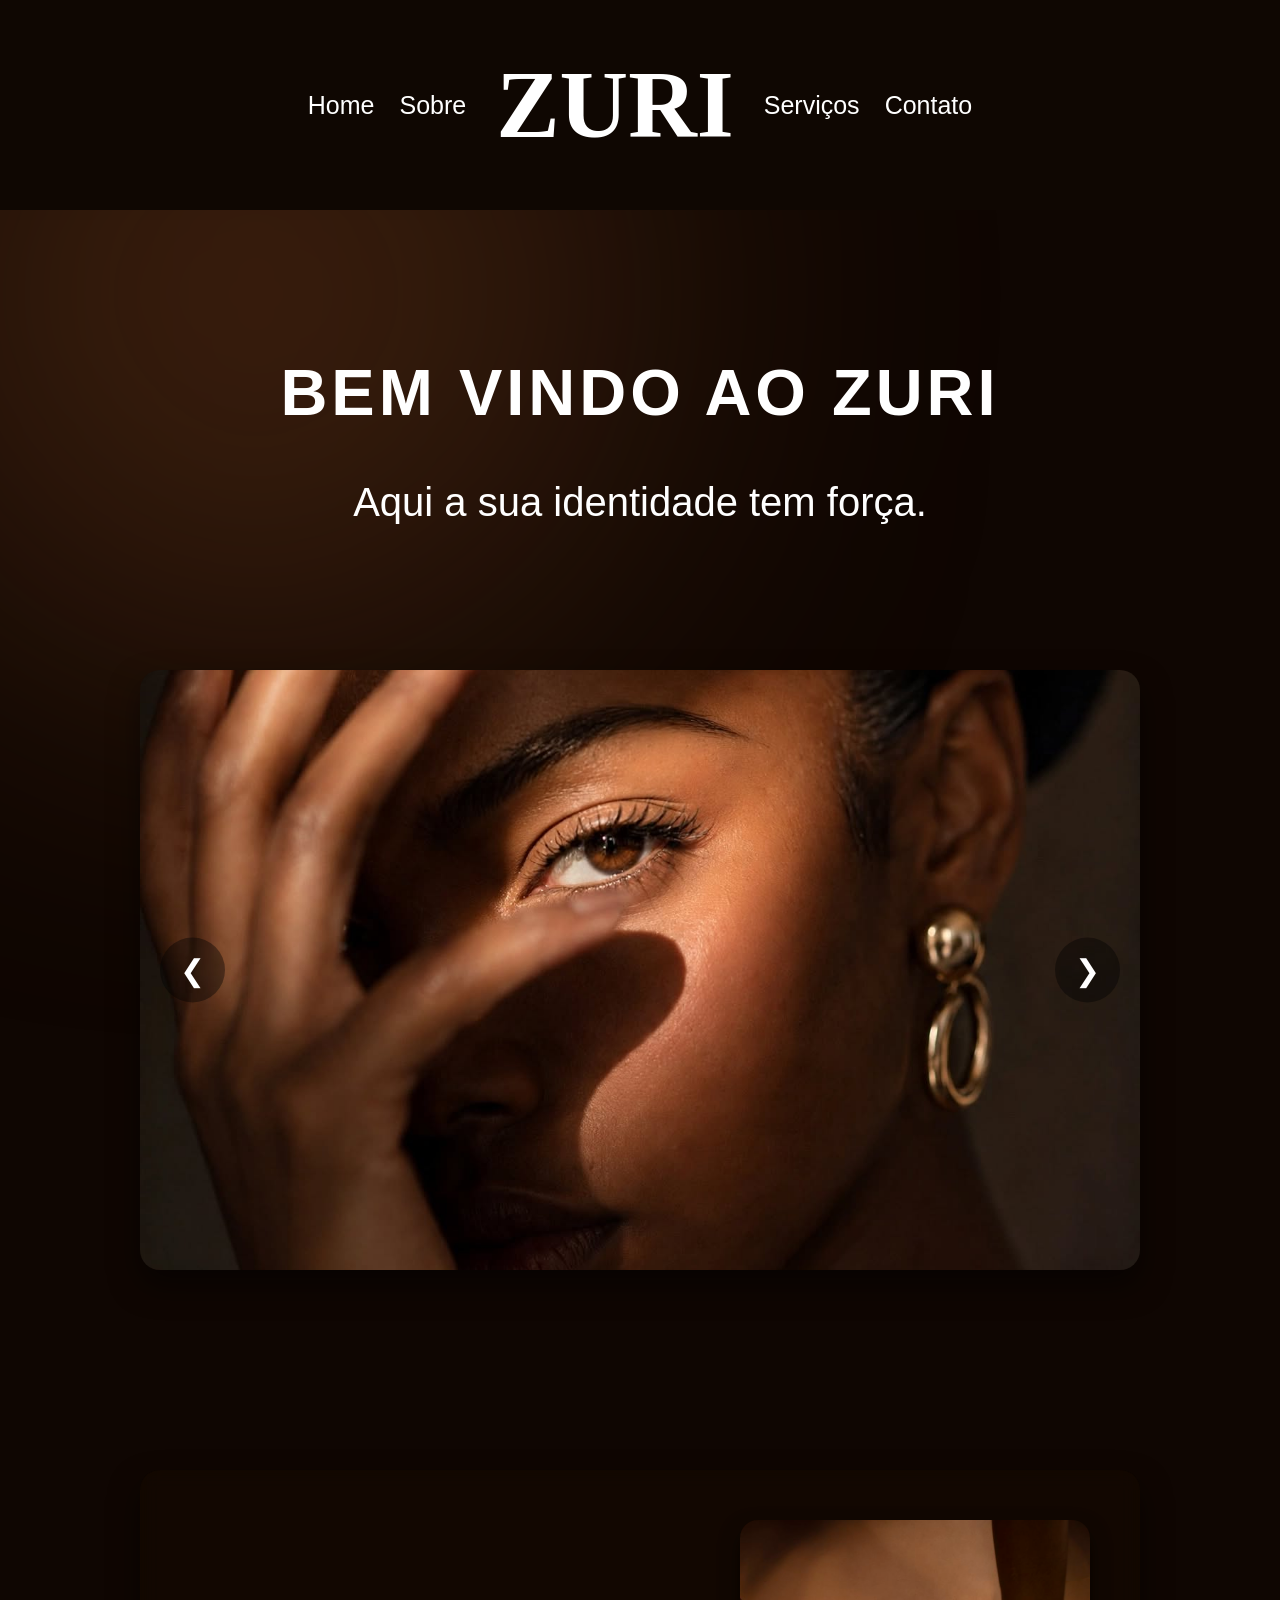
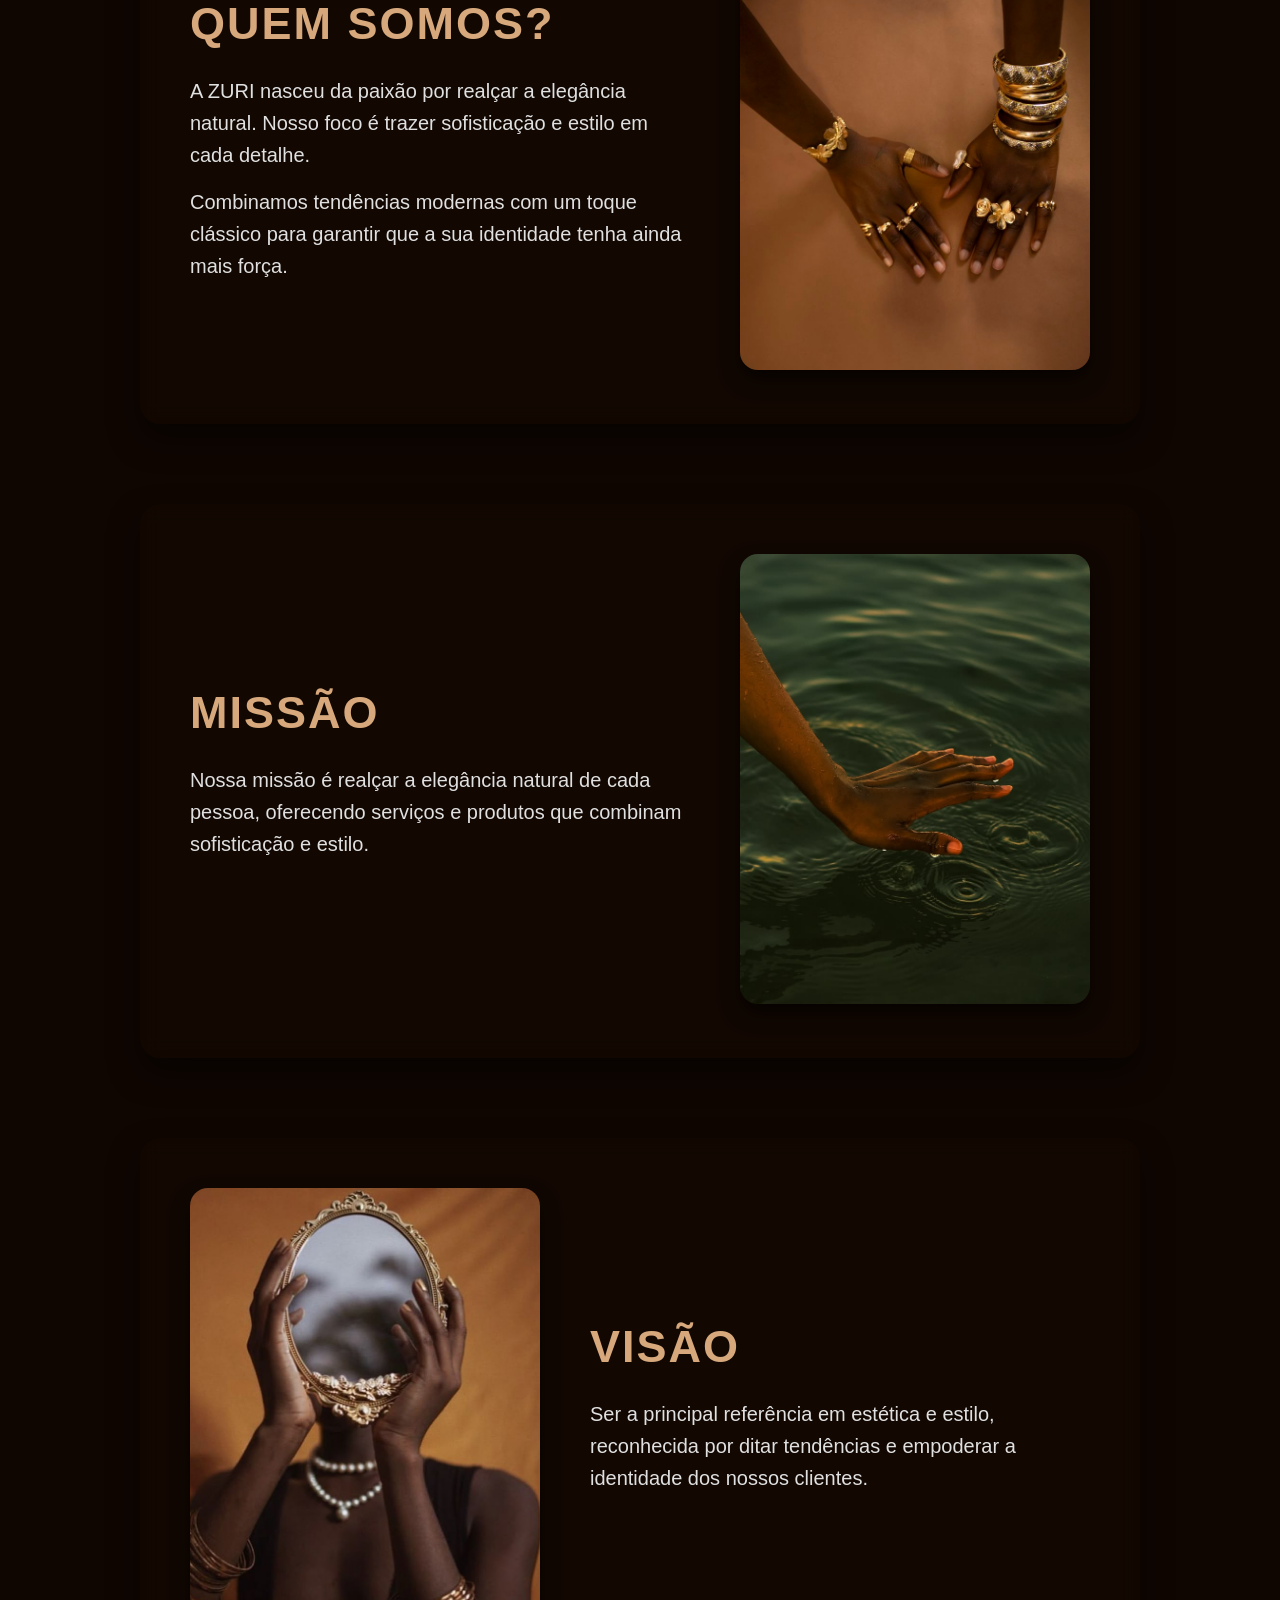
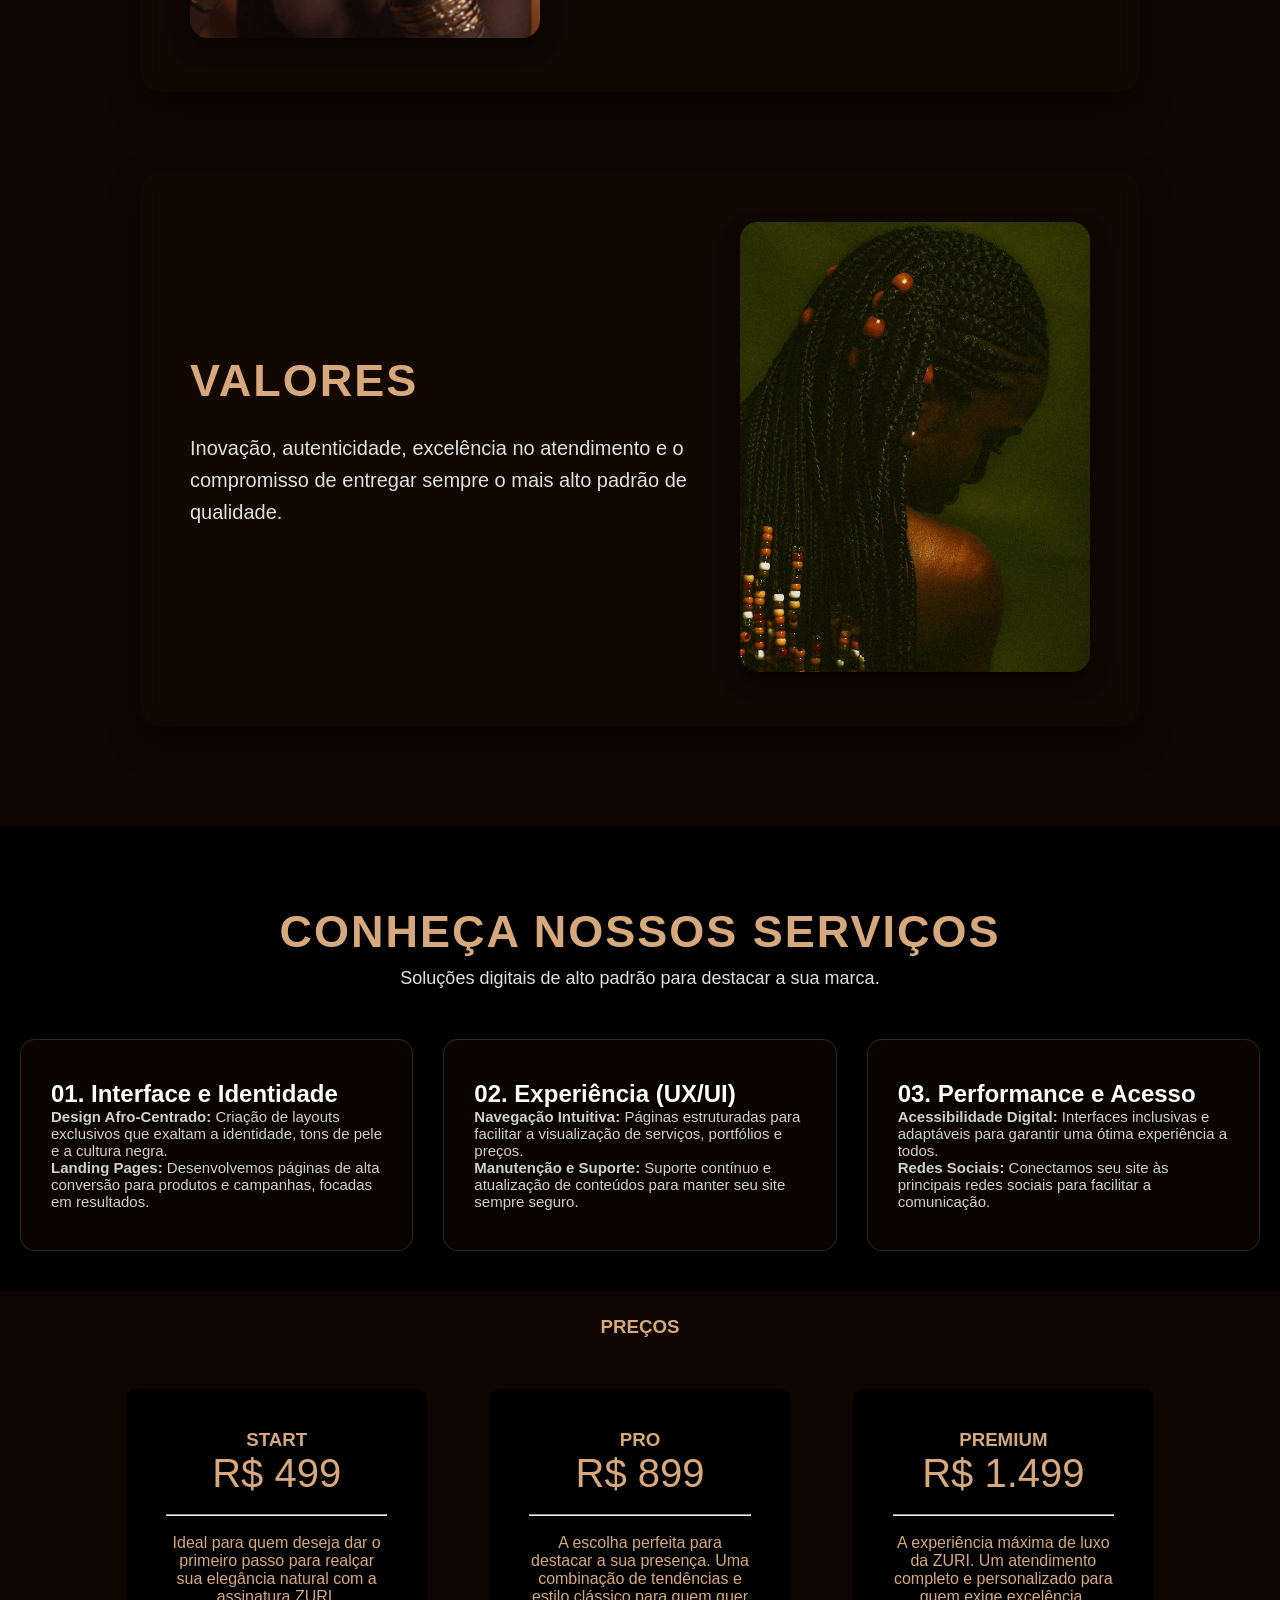
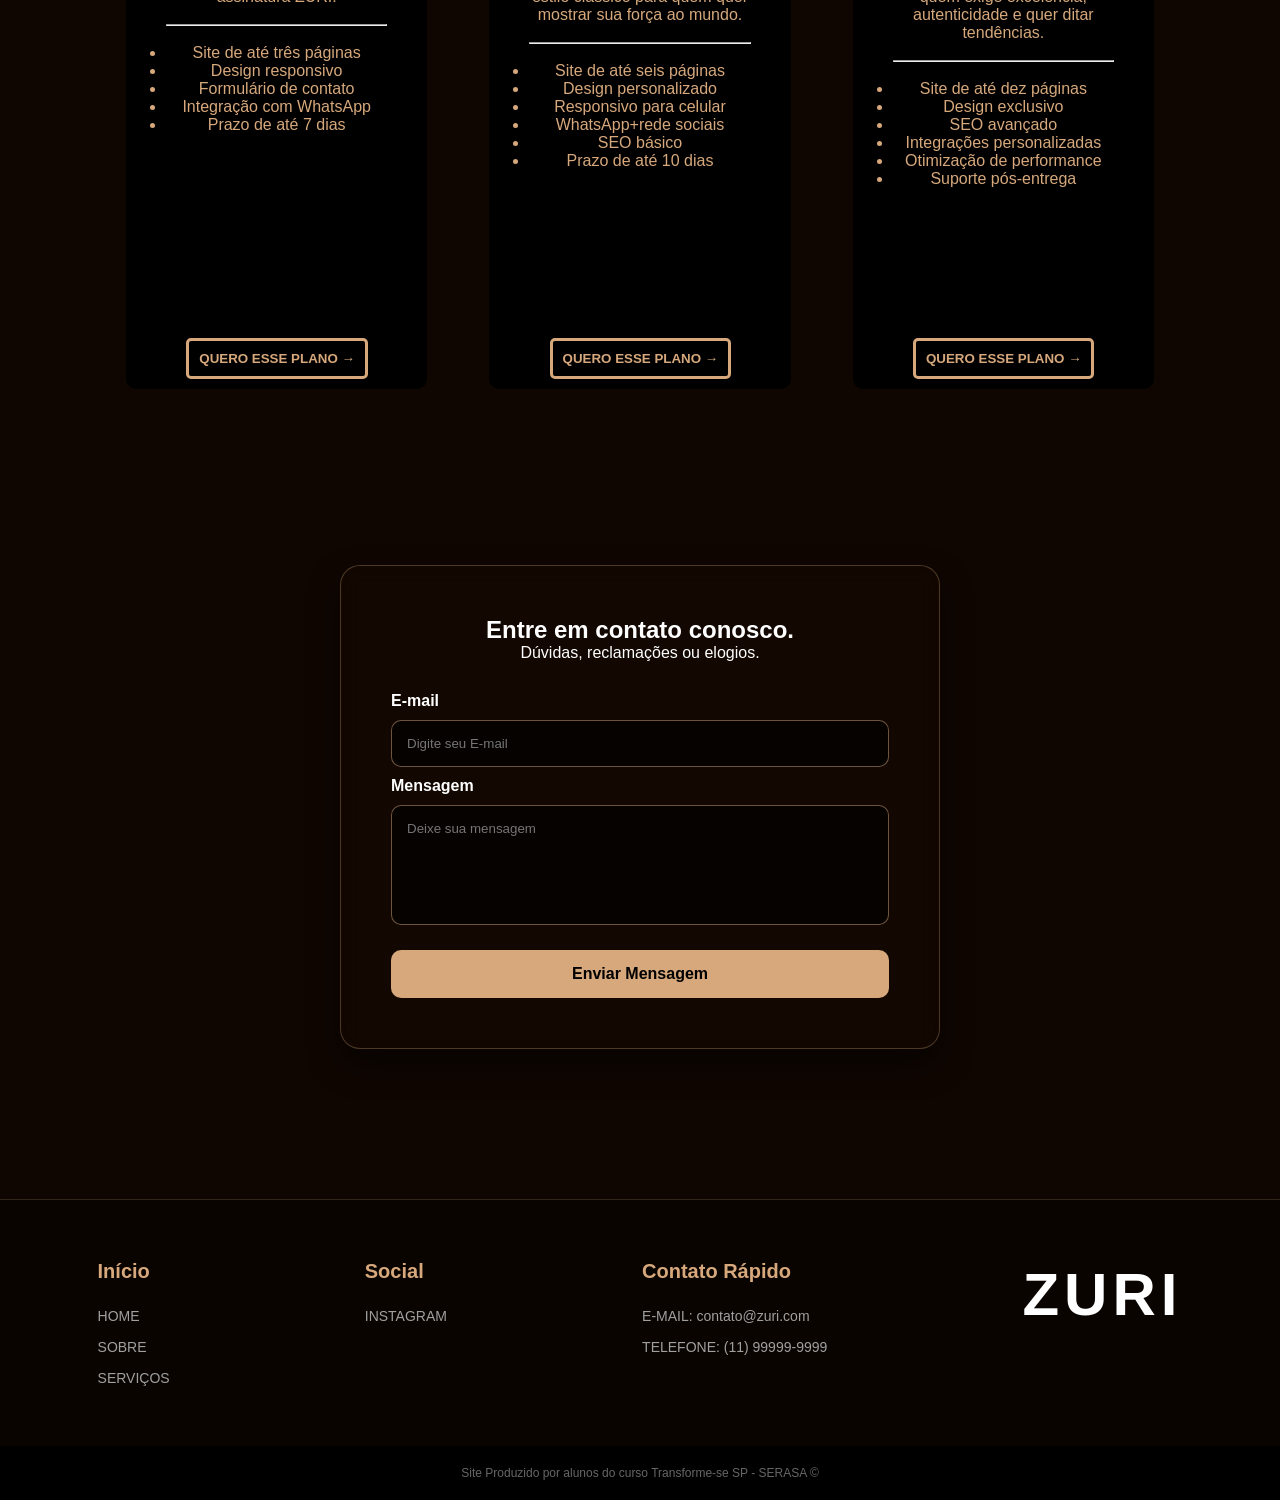
==== commit a1d01172: "v5" ====
--- a/index.html
+++ b/index.html
@@ -249,7 +249,8 @@
                 <!-- Adicionada a classe campo-padrao aqui também para herdar o visual -->
                 <textarea class="campo-padrao campo-mensagem" placeholder="Deixe sua mensagem"></textarea>
 
-                <button class="btn-enviar" type="button">Enviar Mensagem</button>
+                <button class="btn-enviar" type="button" onclick="alert('Mensagem Enviada! Aguarde nosso retorno pela sua caixa de e-mail.')">Enviar Mensagem</button>
+              
             </form>
         </div>
     </section>
@@ -266,8 +267,7 @@
 
             <div class="coluna">
                 <h1>Social</h1>
-                <a href="#">INSTAGRAM</a>
-                <a href="#">FACEBOOK</a>
+                <a href="https://www.instagram.com/_zuri.oficial_2026?vrfl=OWtuMDJxZXE1aXps">INSTAGRAM</a>
             </div>
 
             <div class="coluna">
--- a/CSS/zuri.css
+++ b/CSS/zuri.css
@@ -1,3 +1,7 @@
+html {
+    scroll-behavior: smooth;
+}
+
 * {
     margin: 0;
     padding: 0;
@@ -571,4 +575,63 @@
 .fechar-modal:hover {
     color: white;
     
-}+}
+
+@media (max-width: 768px) {
+ .navbarTudo {
+    width: 100%;
+    flex-direction: column;
+    align-items: center;
+ }
+ nav {
+    padding: 10px;
+    font-size: 18px;
+    flex-wrap: wrap;
+    justify-content: center;
+ }
+ .titulo-nav {
+    font-size: 60px;
+ }
+ .home h1 {
+    font-size: 20px;
+ }
+ .home p {
+    font-size: 20px;
+ }
+
+ .carrossel {
+    height: 350px;
+    margin-bottom: 50px;
+ }
+ .carrossel button {
+    font-size: 20px;
+    padding: 10px;
+ }
+
+ .sobre-container, .sobre-container.reverso {
+    flex-direction: column;
+    text-align: center;
+    padding: 30px 20px;
+ }
+ .sobre-imagem img {
+    width: 100%;
+    height: auto;
+ }
+ .titulo-servicos, .precos h1, .area-contato h1 {
+    font-size: 32px;
+ }
+ .card {
+    height: auto;
+    padding-bottom: 70px;
+ }
+ .colunas-rodape{
+    flex-direction: column;
+    align-items: center;
+    text-align: center;
+ }
+ .logo-rodape h1{
+    font-size: 45px;
+ }
+}
+
+
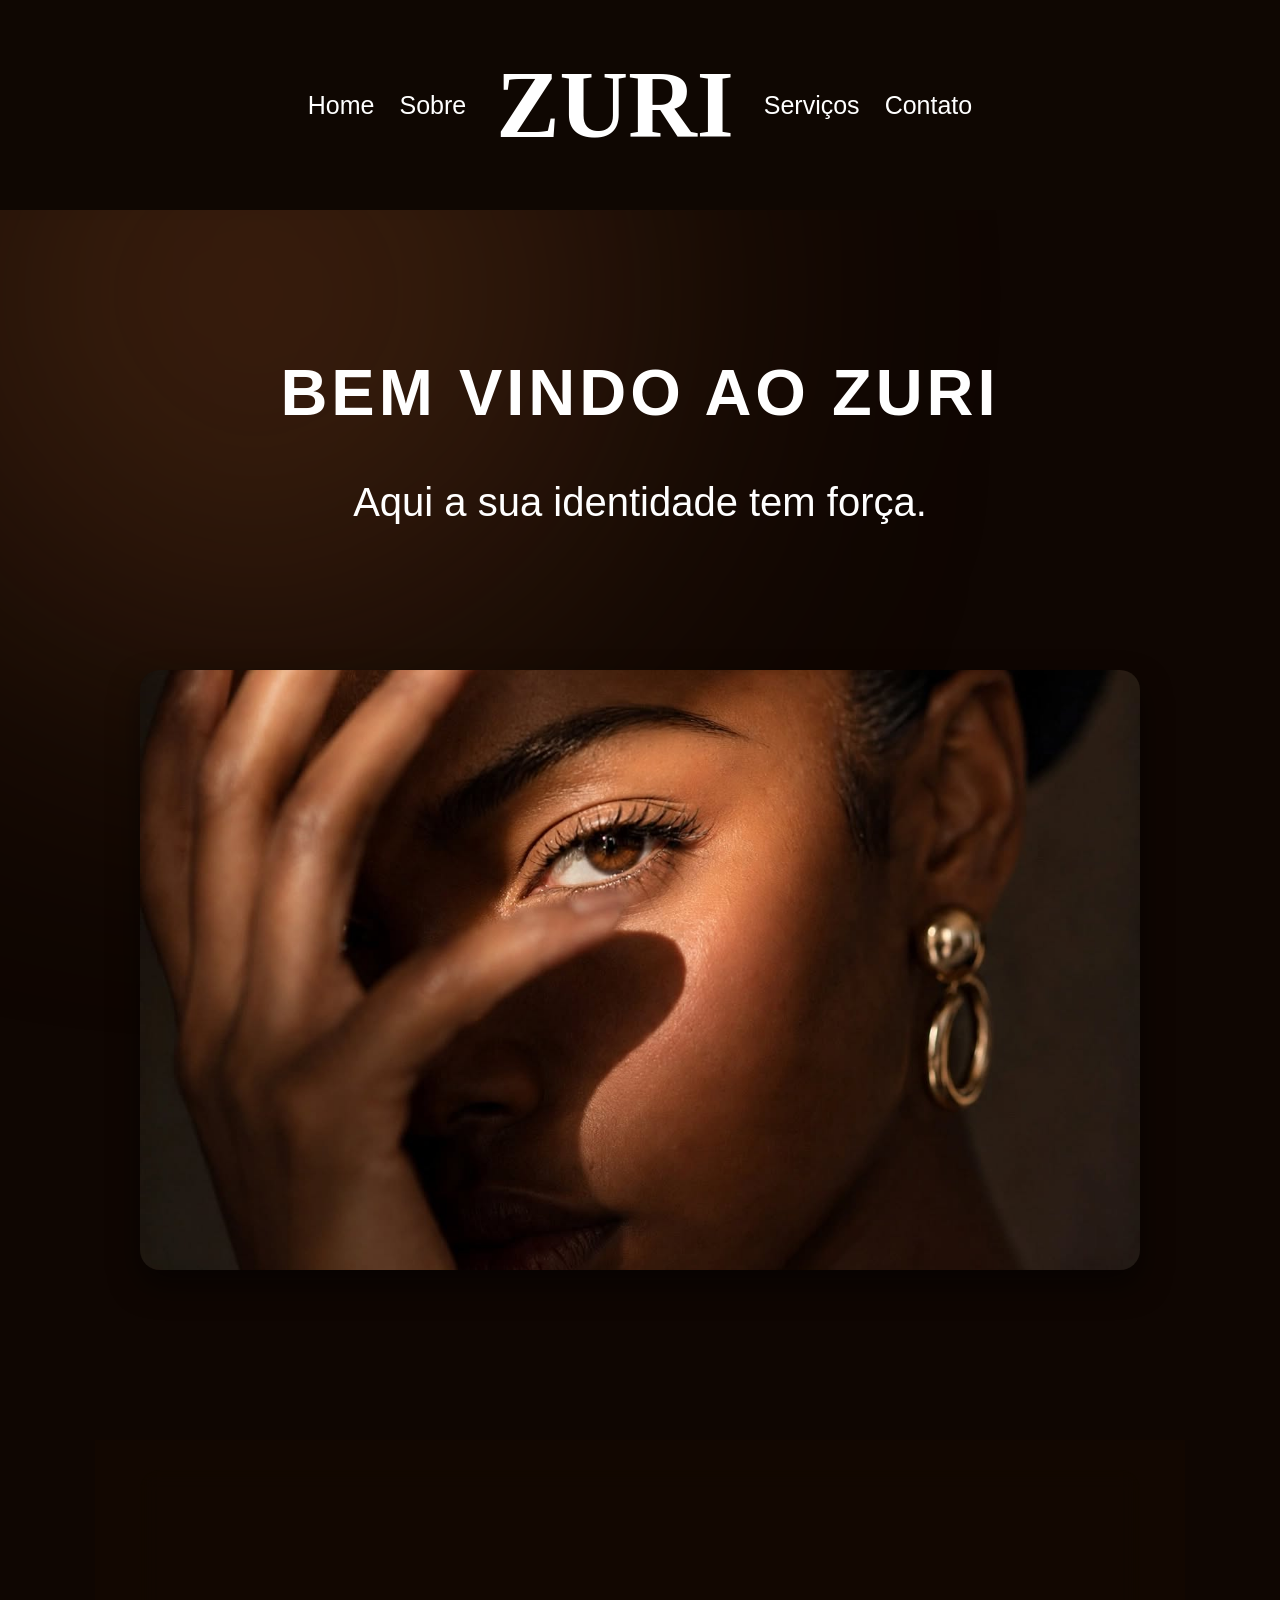
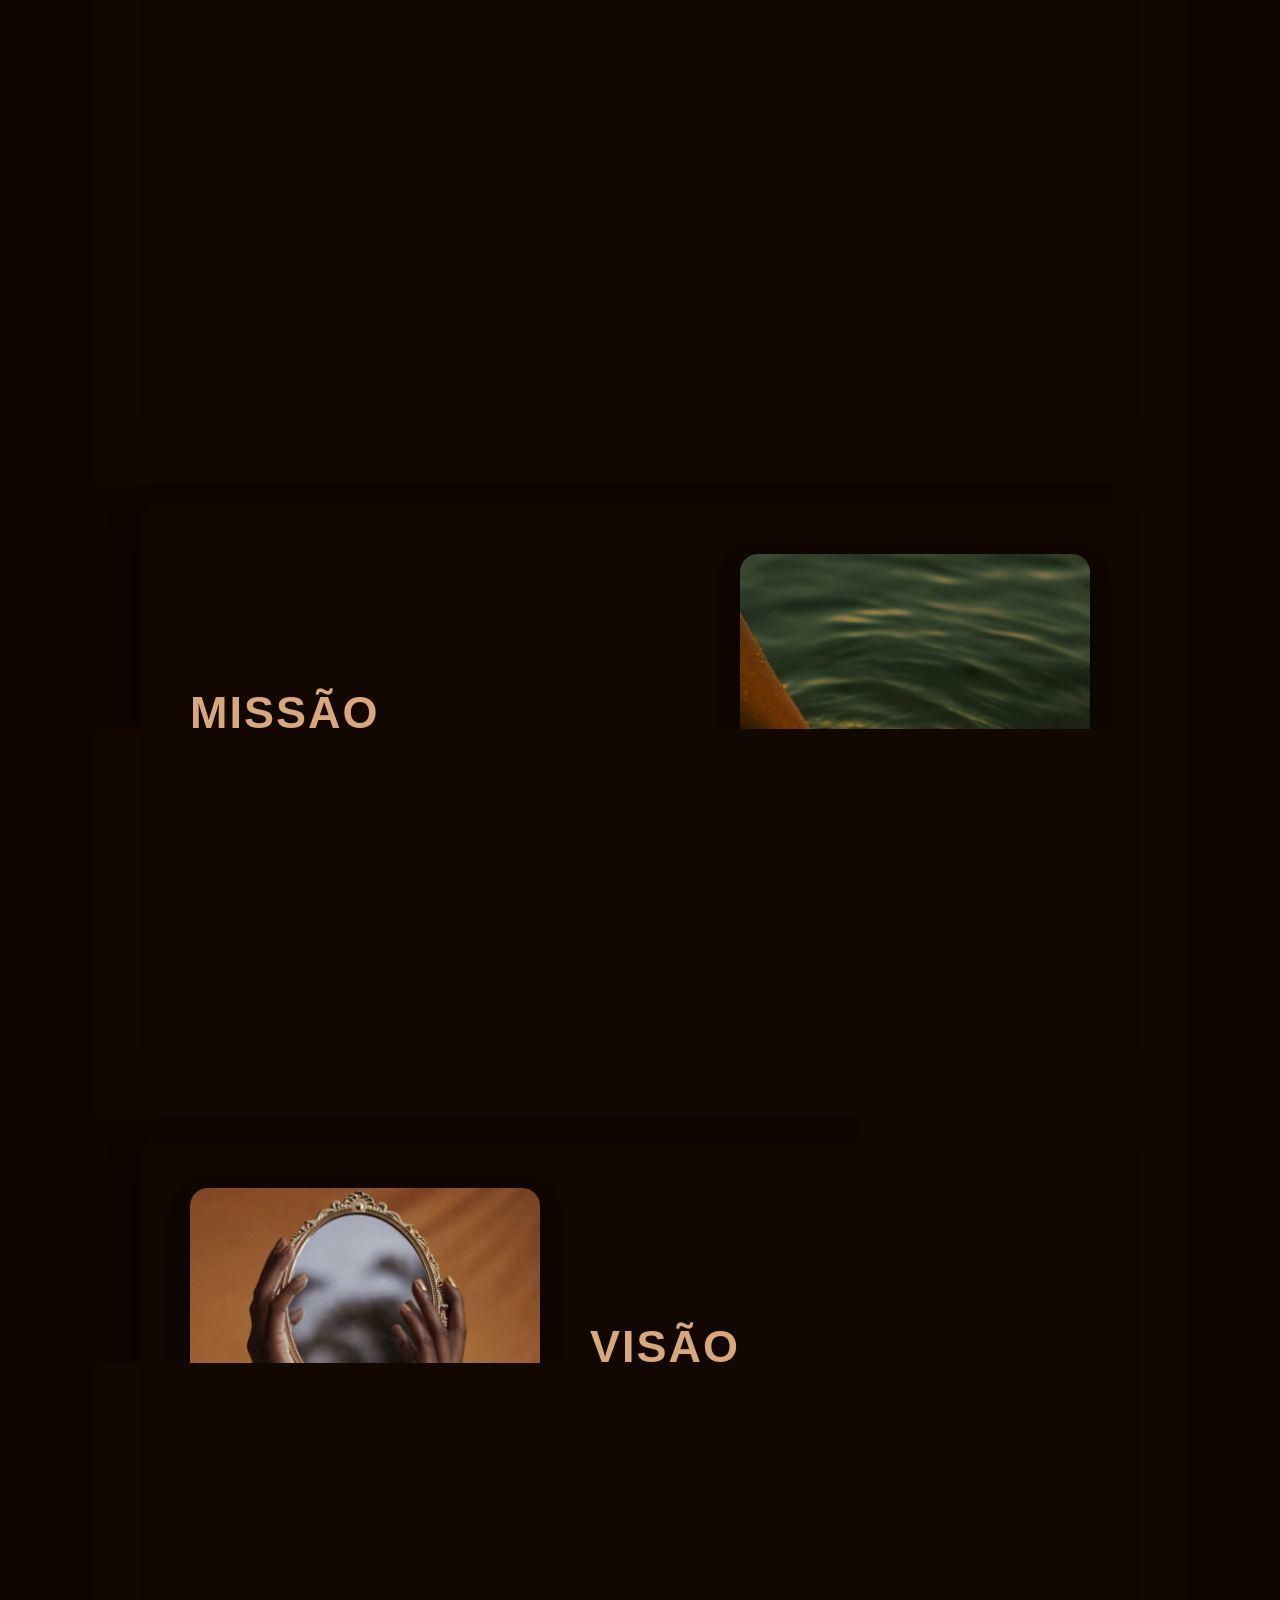
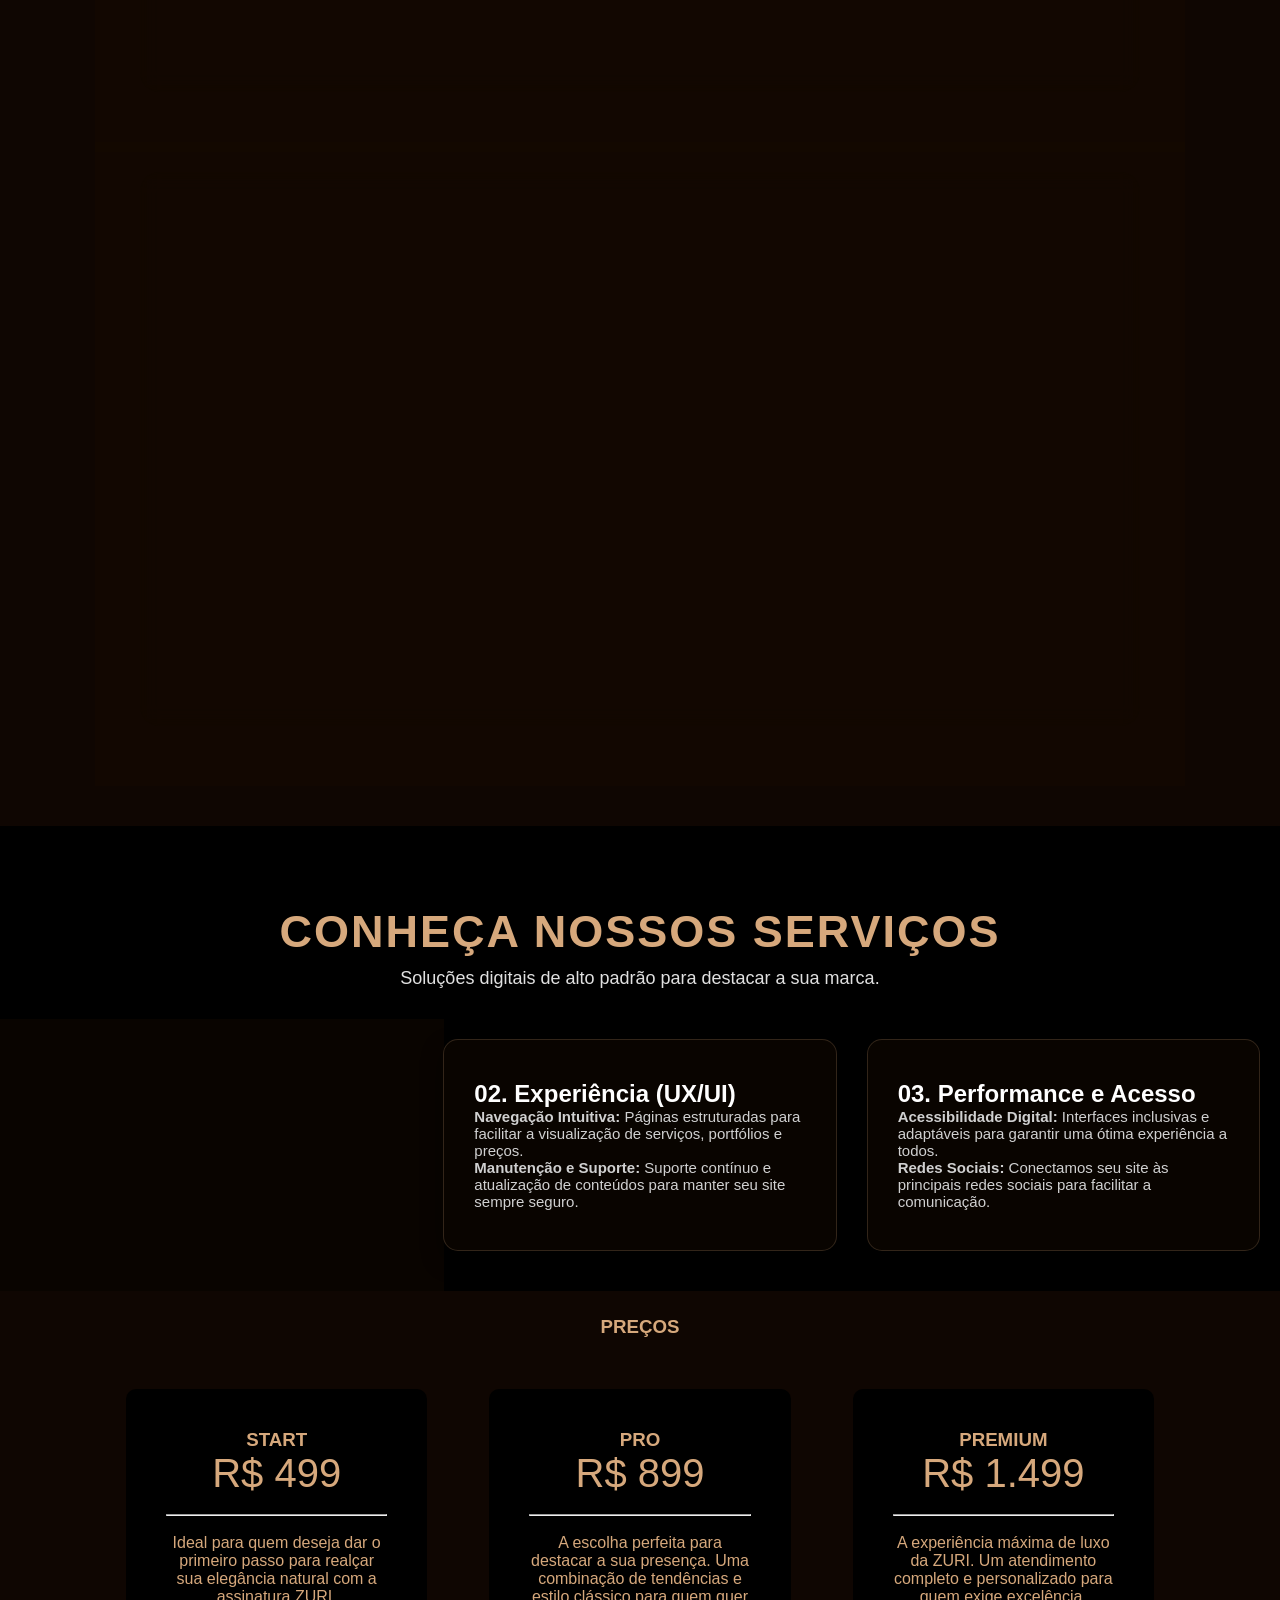
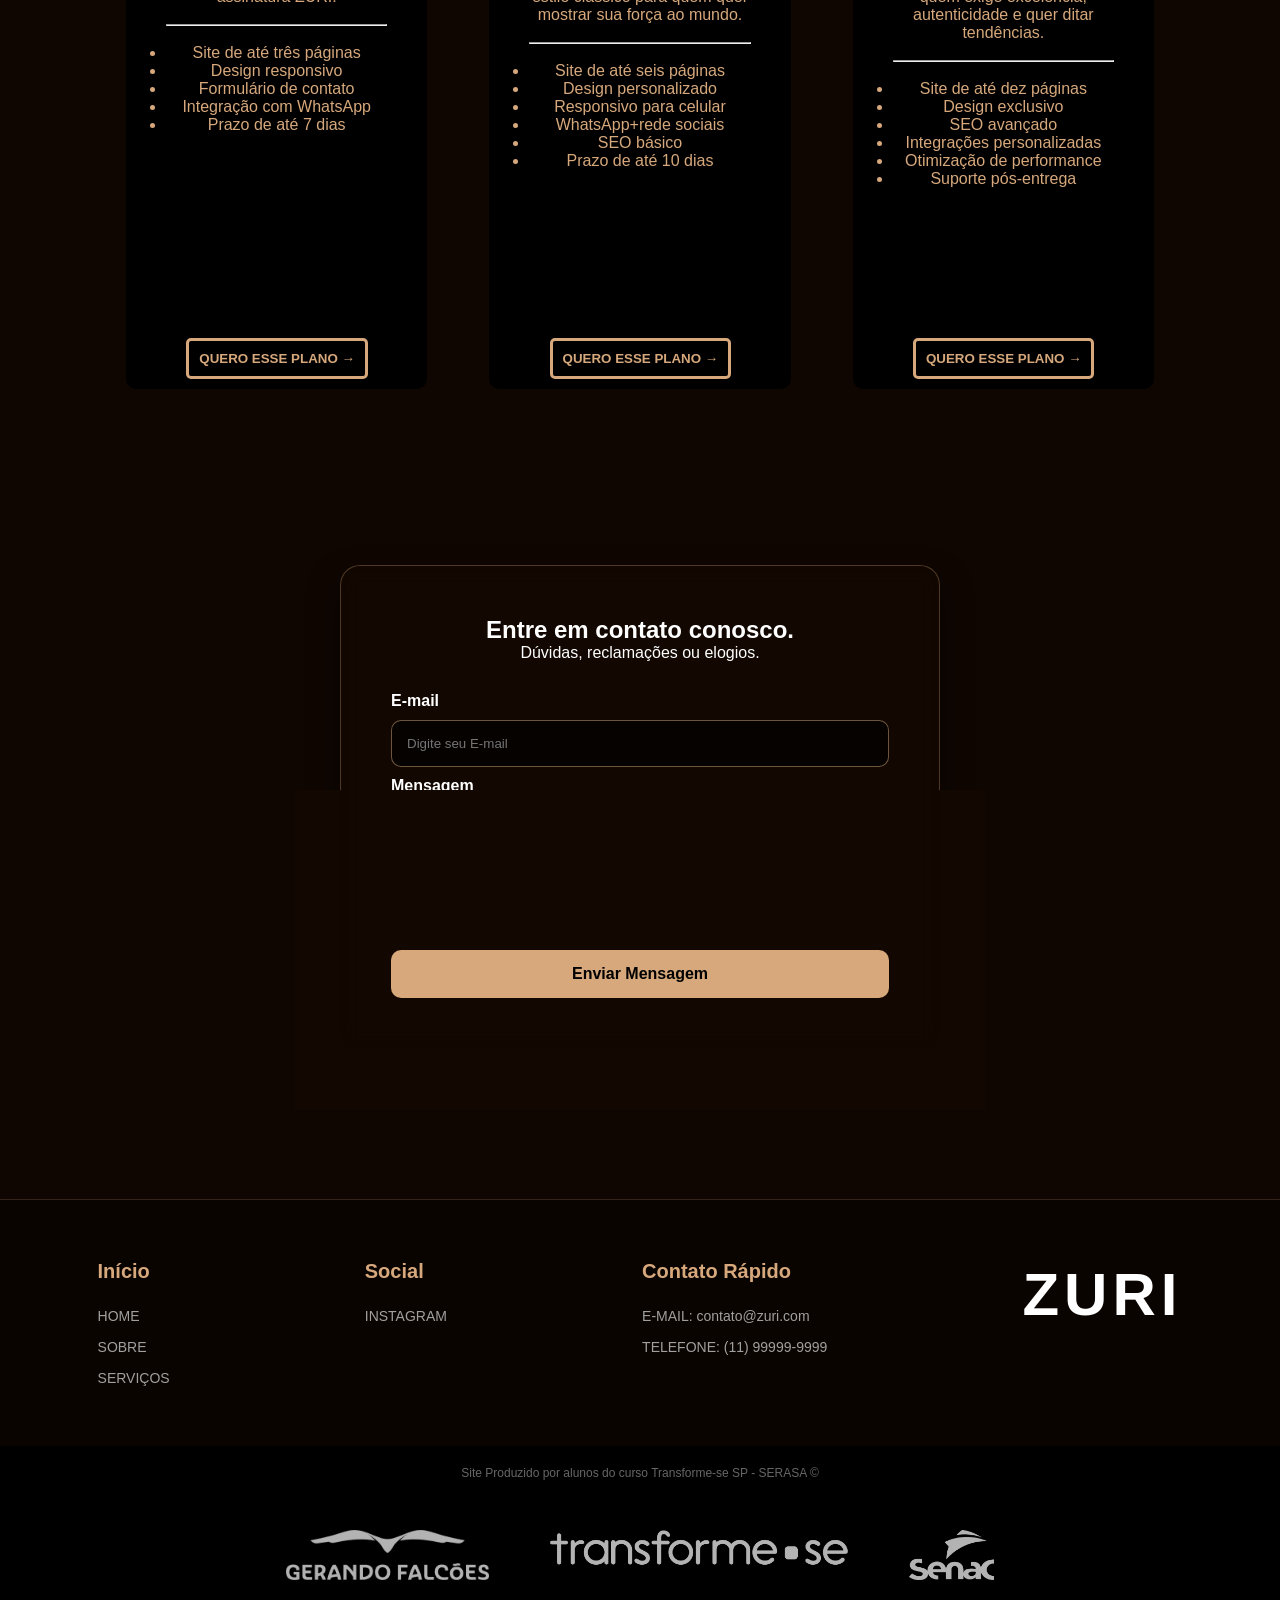
==== commit 7ea2e87f: "versaofinal" ====
--- a/index.html
+++ b/index.html
@@ -284,8 +284,27 @@
         <div class="rodape-inferior">
             <p class="autoria">Site Produzido por alunos do curso Transforme-se SP - SERASA &copy;</p>
         </div>
+
+        <div class="parceiros">
+            <img src="images/gerandofalcoes.avif" alt="">
+            <img src="images/logo_comunidadetransforme_se_rgb-01.png" alt="">
+            <img src="images/Senac_logo.svg.webp" alt="">
+        </div>
+
     </footer>
     <script src="javascript/script.js"></script>
+
+
+    <div vw class="enabled">
+        <div vw-acess-button class="active"></div>
+        <div class="vw-plugin-wrapper">
+            <div class="vw-plugin-top-wrapper"></div>
+        </div>
+    </div>
+    <script src="https://vlibras.gov.br/app/vlibras-plugin.js"></script>
+    <script>
+        new widow.Vlibras.Widget('https://vlibras.gov.br/app');
+    </script>
 </body>
 
 </html>
--- a/CSS/zuri.css
+++ b/CSS/zuri.css
@@ -44,11 +44,13 @@
 
 @keyframes movimentoNevoa {
     0% {
-transform: translate(0, 0) scale(1);
-    }
+        transform: translate(0, 0) scale(1);
+    }
+
     50% {
         transform: translate(15%, 20%) scale(1.3);
     }
+
     100% {
         transform: translate(-10%, 15%) scale(0.8);
     }
@@ -72,32 +74,25 @@
 
 /* A fotografia em si */
 .carrossel img {
+    margin: auto;
     width: 100%;
     height: 100%;
     object-fit: cover;
     /* Evita que as fotos dos modelos fiquem esticadas ou achatadas */
-    border-radius: 20px;
+    border: none;
     /* Arredonda as pontas da foto também */
-
+    background: transparent;
     transition: opacity 0.5s ease-in-out;
+    border-radius: 20px
 }
 
 /* Os botões invisíveis até passar o mouse */
 .carrossel button {
-    position: absolute;
-    top: 50%;
-    transform: translateY(-50%);
-    /* Centraliza os botões verticalmente com perfeição */
-    padding: 15px 20px;
-    font-size: 30px;
+    background: transparent;
     border: none;
+    color: transparent;
     cursor: pointer;
-    background-color: rgba(0, 0, 0, 0.4);
-    /* Fundo preto semi-transparente do professor */
-    color: white;
-    border-radius: 50%;
-    /* Deixa os botões redondos */
-    transition: 0.3s;
+    outline: none;
 }
 
 /* Onde eles ficam encostados */
@@ -110,10 +105,7 @@
 }
 
 /* Efeito ao passar o mouse com as cores do ZURI */
-.carrossel button:hover {
-    background-color: rgb(214, 168, 124);
-    color: black;
-}
+
 
 .navbar {
     background-color: rgb(15, 7, 2);
@@ -522,23 +514,23 @@
     top: 0;
     width: 100%;
     height: 100%;
-    background-color: rgb(0, 0 ,0,0.8);
+    background-color: rgb(0, 0, 0, 0.8);
     backdrop-filter: blur(8px);
     align-items: center;
     justify-content: center;
 }
 
 .modal-conteudo {
-background: rgba(24, 10, 2, 0.85);
-border: 1px solid rgb(214, 168, 124);
-border-radius: 20px;
-padding: 40px;
-width: 90%;
-max-width: 450px;
-text-align: center;
-position: relative;
-box-shadow: 0 15px 40px rgba(0,0,0,0.8);
-font-family: 'Segoe UI', Tahoma, Geneva, Verdana, sans-serif;
+    background: rgba(24, 10, 2, 0.85);
+    border: 1px solid rgb(214, 168, 124);
+    border-radius: 20px;
+    padding: 40px;
+    width: 90%;
+    max-width: 450px;
+    text-align: center;
+    position: relative;
+    box-shadow: 0 15px 40px rgba(0, 0, 0, 0.8);
+    font-family: 'Segoe UI', Tahoma, Geneva, Verdana, sans-serif;
 }
 
 .modal-conteudo h2 {
@@ -574,64 +566,93 @@
 
 .fechar-modal:hover {
     color: white;
-    
+
 }
 
 @media (max-width: 768px) {
- .navbarTudo {
-    width: 100%;
-    flex-direction: column;
+    .navbarTudo {
+        width: 100%;
+        flex-direction: column;
+        align-items: center;
+    }
+
+    nav {
+        padding: 10px;
+        font-size: 18px;
+        flex-wrap: wrap;
+        justify-content: center;
+    }
+
+    .titulo-nav {
+        font-size: 60px;
+    }
+
+    .home h1 {
+        font-size: 20px;
+    }
+
+    .home p {
+        font-size: 20px;
+    }
+
+    .carrossel {
+        height: 350px;
+        margin-bottom: 50px;
+    }
+
+    .carrossel button {
+        font-size: 20px;
+        padding: 10px;
+    }
+
+    .sobre-container,
+    .sobre-container.reverso {
+        flex-direction: column;
+        text-align: center;
+        padding: 30px 20px;
+    }
+
+    .sobre-imagem img {
+        width: 100%;
+        height: auto;
+    }
+
+    .titulo-servicos,
+    .precos h1,
+    .area-contato h1 {
+        font-size: 32px;
+    }
+
+    .card {
+        height: auto;
+        padding-bottom: 70px;
+    }
+
+    .colunas-rodape {
+        flex-direction: column;
+        align-items: center;
+        text-align: center;
+    }
+
+    .logo-rodape h1 {
+        font-size: 45px;
+    }
+}
+.parceiros {
+    display: flex;
+    justify-content: center;
     align-items: center;
- }
- nav {
-    padding: 10px;
-    font-size: 18px;
+    gap: 40px;
+    padding: 30px 20px;
+    background-color: #000000;
     flex-wrap: wrap;
-    justify-content: center;
- }
- .titulo-nav {
-    font-size: 60px;
- }
- .home h1 {
-    font-size: 20px;
- }
- .home p {
-    font-size: 20px;
- }
-
- .carrossel {
-    height: 350px;
-    margin-bottom: 50px;
- }
- .carrossel button {
-    font-size: 20px;
-    padding: 10px;
- }
-
- .sobre-container, .sobre-container.reverso {
-    flex-direction: column;
-    text-align: center;
-    padding: 30px 20px;
- }
- .sobre-imagem img {
-    width: 100%;
-    height: auto;
- }
- .titulo-servicos, .precos h1, .area-contato h1 {
-    font-size: 32px;
- }
- .card {
-    height: auto;
-    padding-bottom: 70px;
- }
- .colunas-rodape{
-    flex-direction: column;
-    align-items: center;
-    text-align: center;
- }
- .logo-rodape h1{
-    font-size: 45px;
- }
-}
-
-
+}
+
+.parceiros img {
+height: 50px;
+width: auto;
+opacity: 0.7;
+filter: brightness(0) invert(1);
+}
+
+
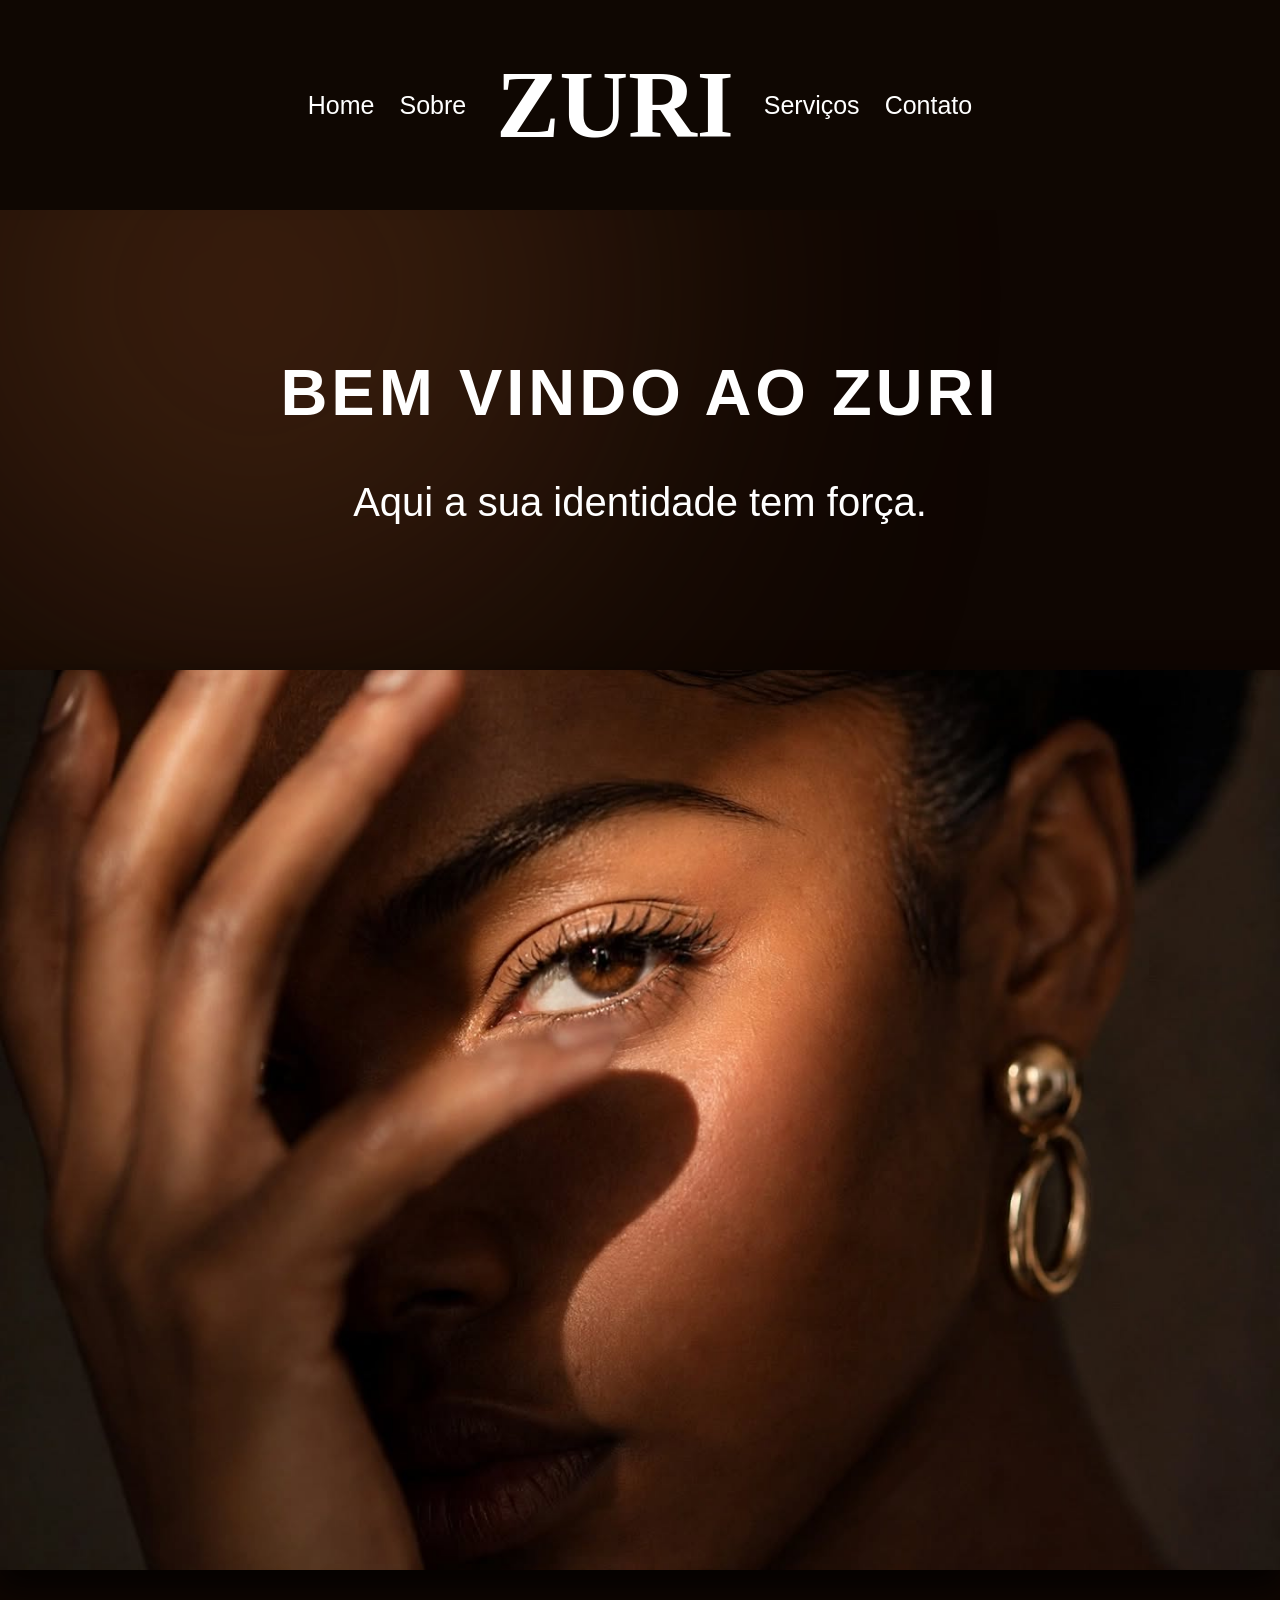
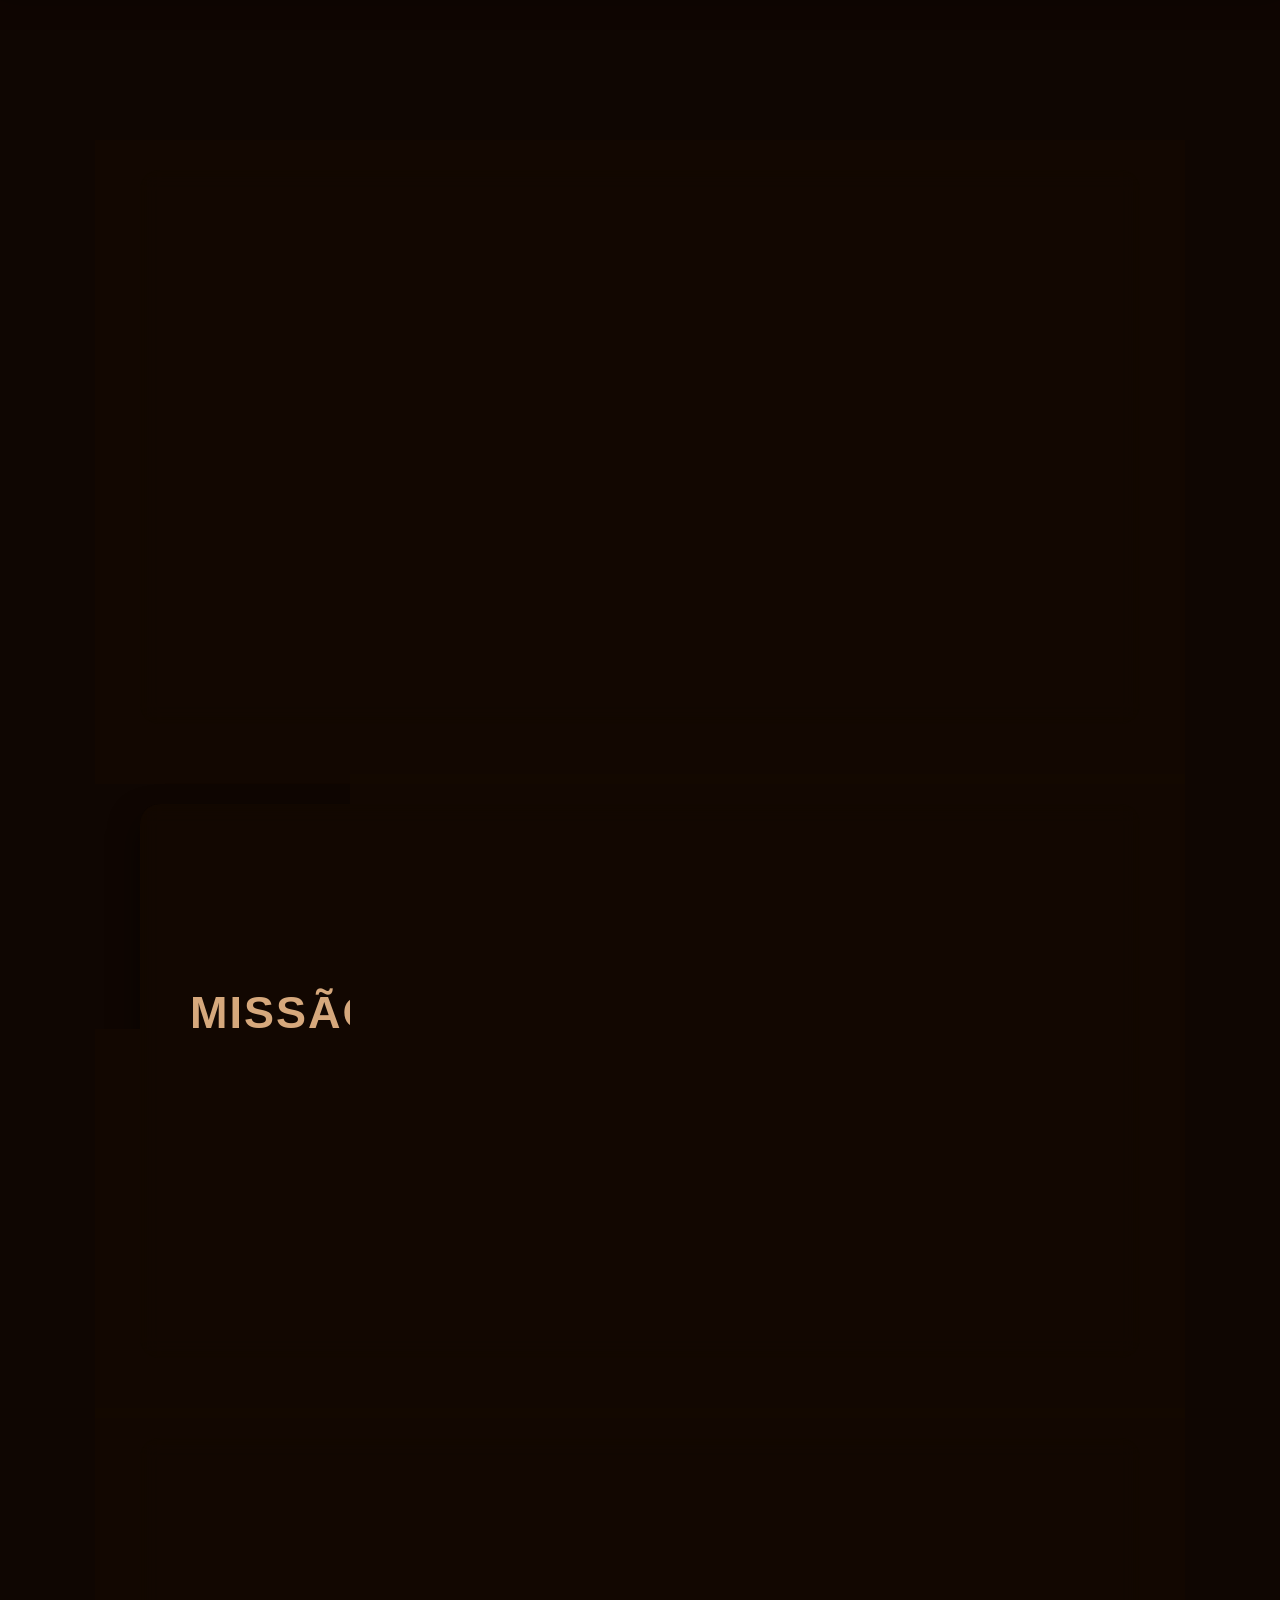
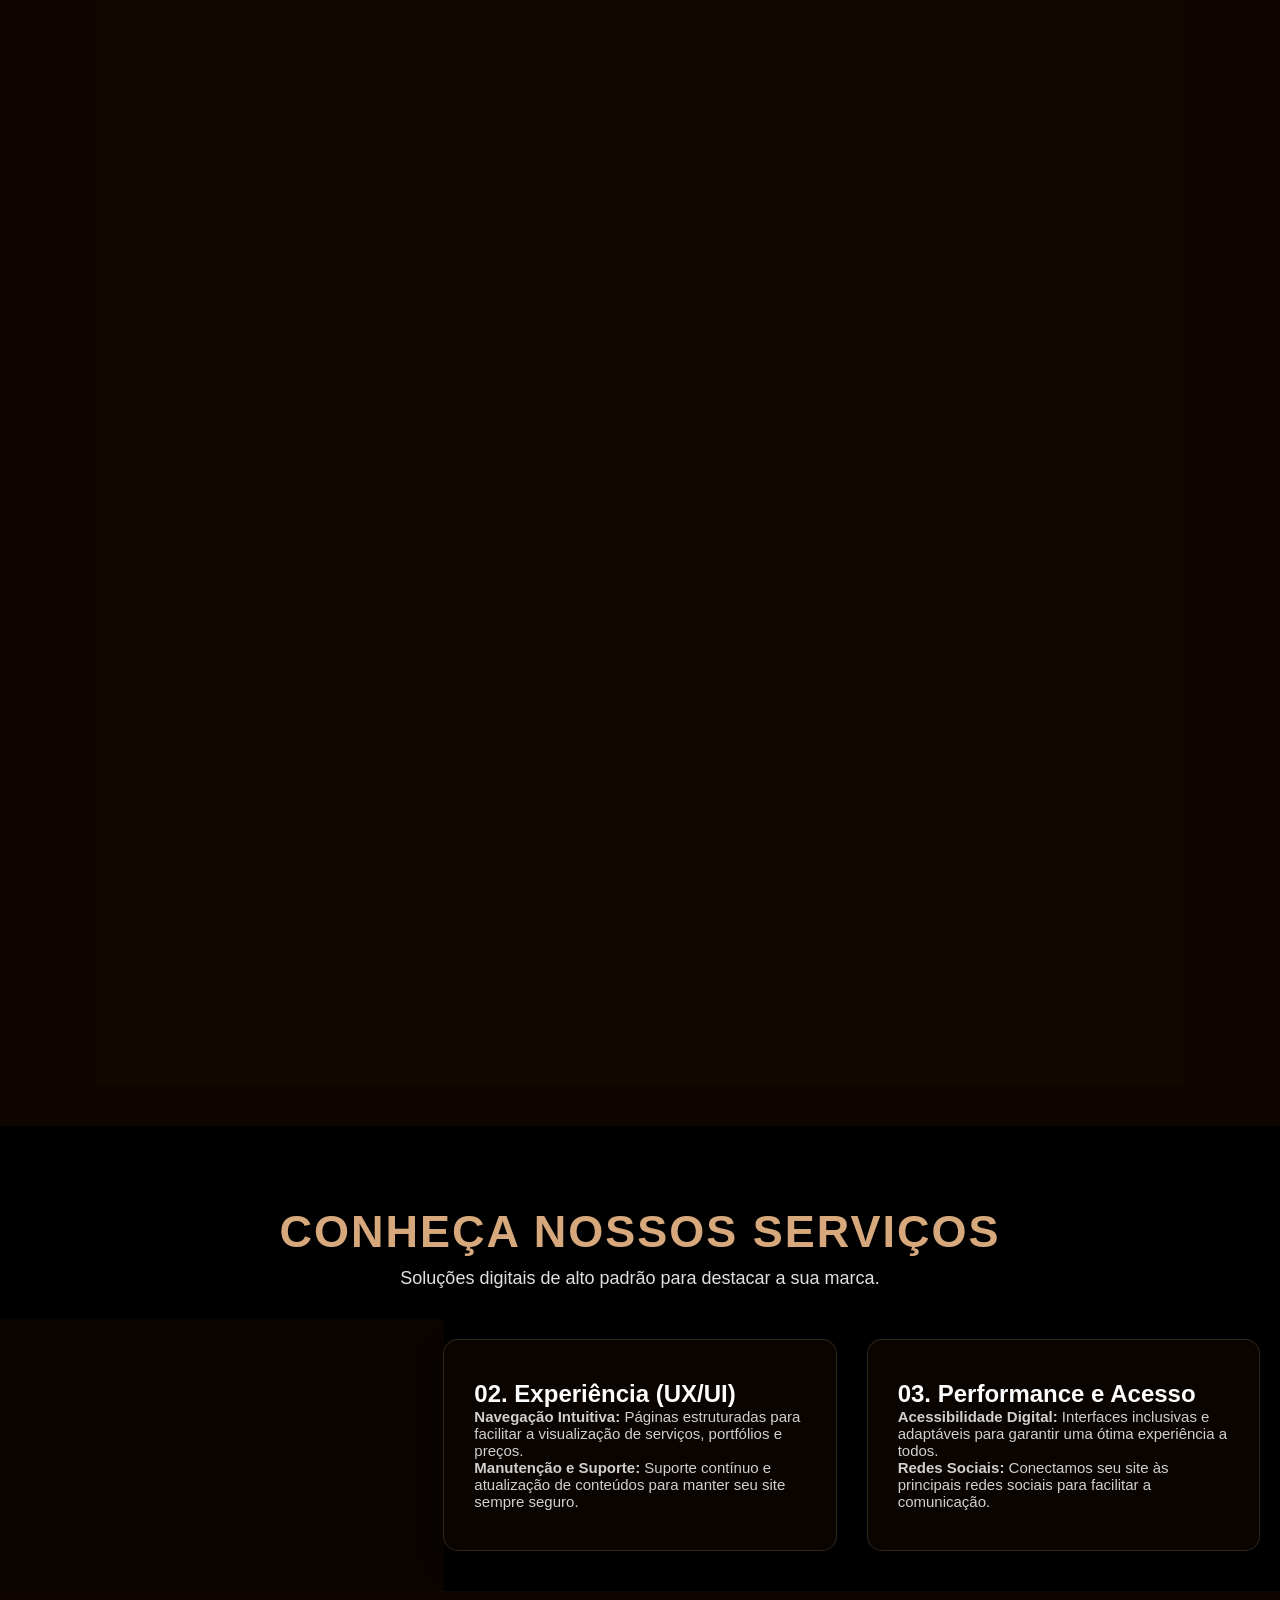
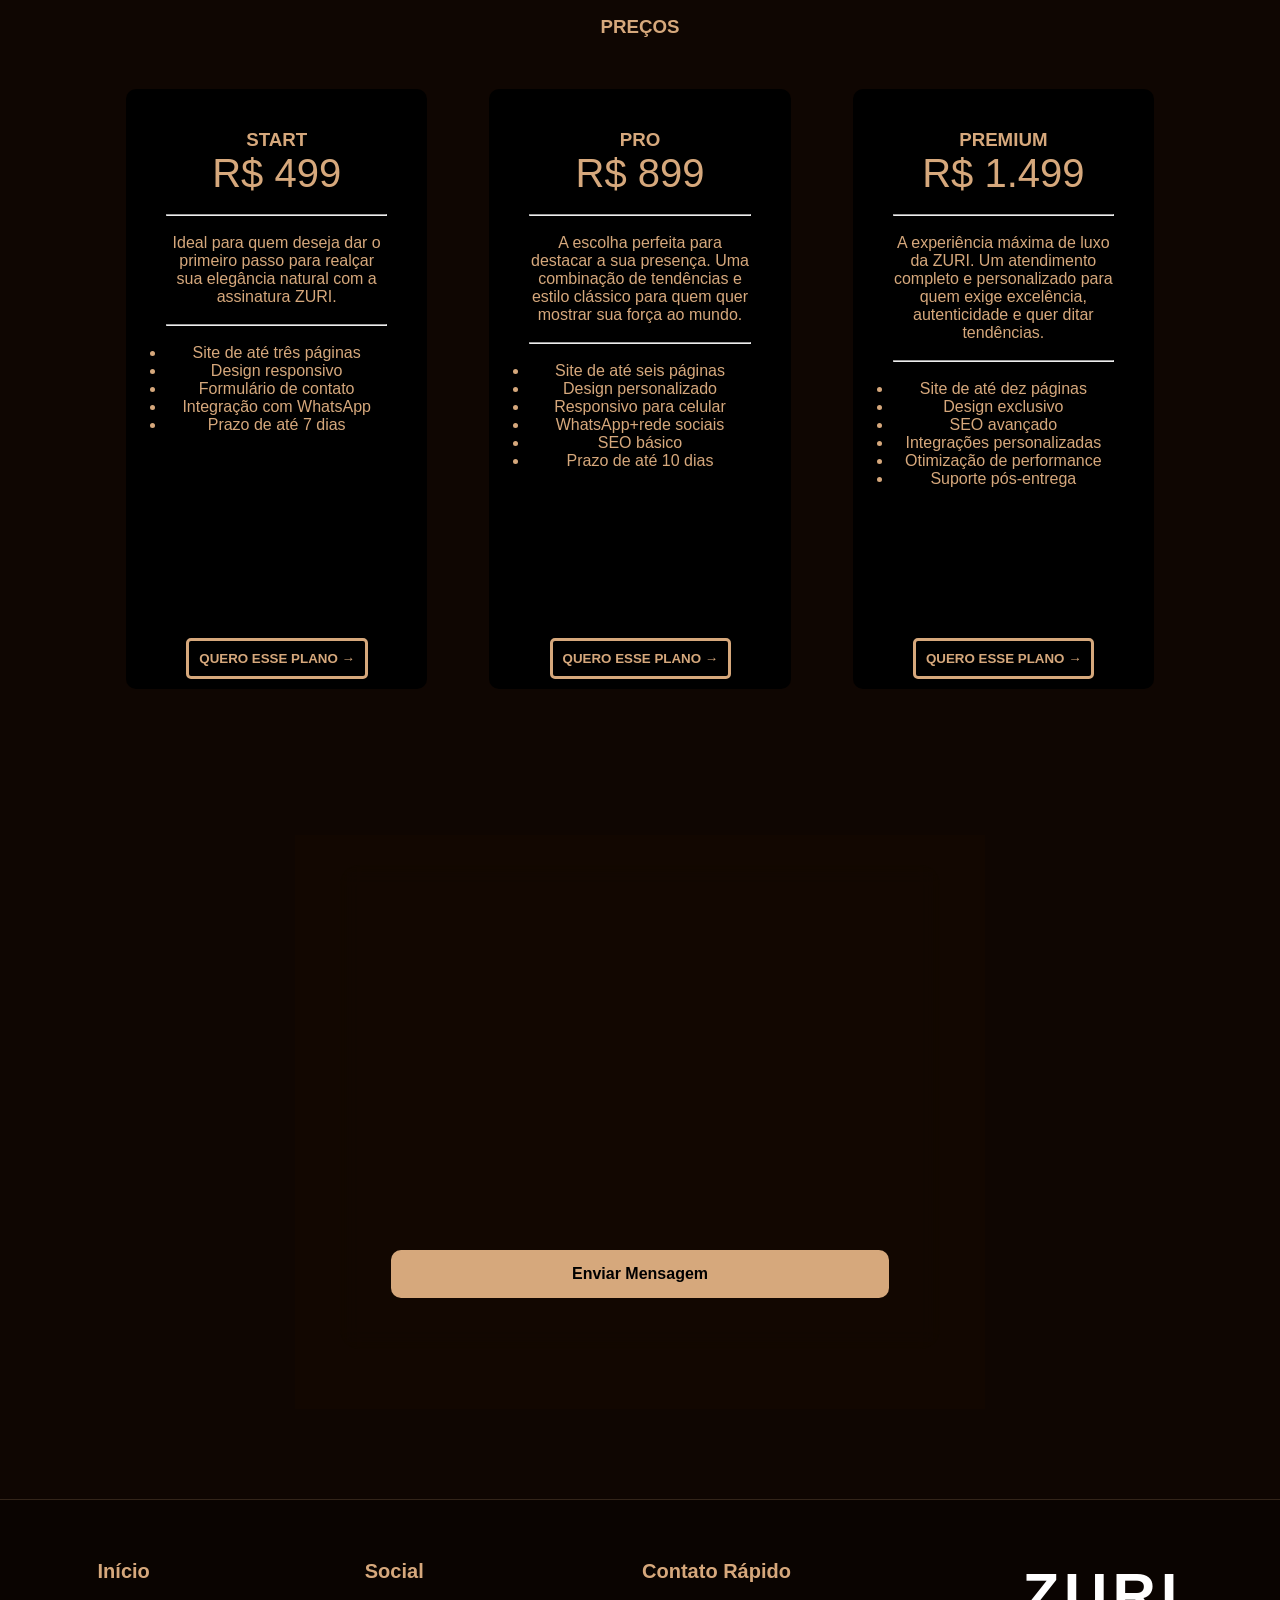
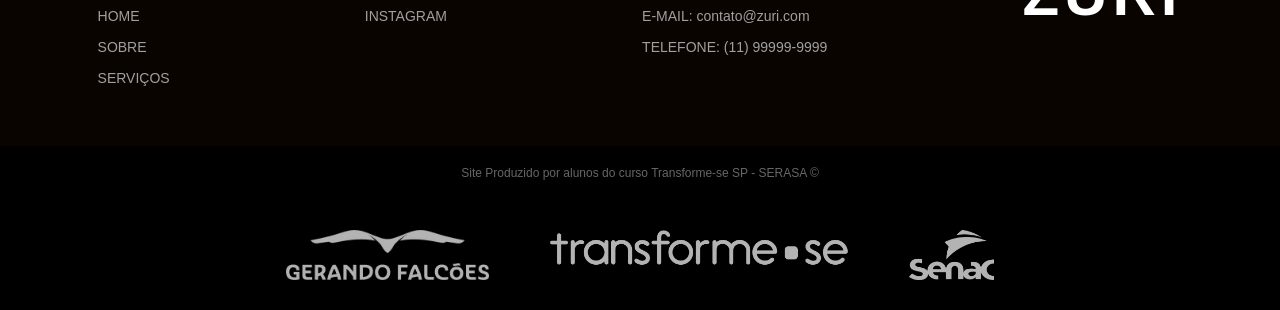
==== commit 508d63e5: "versaofinal1" ====
--- a/index.html
+++ b/index.html
@@ -51,7 +51,7 @@
     <!--Seção Sobre-->
     <section class="Sobre" id="SOBRE">
         <!-- Cartão 1: QUEM SOMOS -->
-        <div class="sobre-container">
+        <div class="sobre-container reverso">
             <div class="sobre-texto">
                 <h1>QUEM SOMOS?</h1>
                 <p>A ZURI nasceu da paixão por realçar a elegância natural. Nosso foco é trazer sofisticação e estilo em
--- a/CSS/zuri.css
+++ b/CSS/zuri.css
@@ -58,32 +58,25 @@
 
 /* O quadro do porta-retratos */
 .carrossel {
-    width: 100%;
-    max-width: 1000px;
+    width: 100vw;
+    max-width: 100%;
     /* Alinha com os 1000px da sua Navbar e da seção Sobre */
-    height: 600px;
+    height: 100vh;
     /* Altura ensinada pelo professor */
-    margin: 0 auto 100px auto;
+    margin: 0 0 100px auto;
     /* Centraliza na tela e dá um espaço em baixo */
     position: relative;
-    /* Essencial para os botões saberem onde flutuar */
-    border-radius: 20px;
-    box-shadow: 0 15px 30px rgba(0, 0, 0, 0.5);
-    /* Sombra de luxo */
+    border-radius: 0;
+    box-shadow: 0 15px 30px rgba(0, 0, 0, 0.8);
 }
 
 /* A fotografia em si */
 .carrossel img {
-    margin: auto;
-    width: 100%;
+   width: 100%;
     height: 100%;
     object-fit: cover;
-    /* Evita que as fotos dos modelos fiquem esticadas ou achatadas */
-    border: none;
-    /* Arredonda as pontas da foto também */
-    background: transparent;
     transition: opacity 0.5s ease-in-out;
-    border-radius: 20px
+    border-radius: 0;
 }
 
 /* Os botões invisíveis até passar o mouse */
@@ -638,6 +631,7 @@
         font-size: 45px;
     }
 }
+
 .parceiros {
     display: flex;
     justify-content: center;
@@ -649,10 +643,8 @@
 }
 
 .parceiros img {
-height: 50px;
-width: auto;
-opacity: 0.7;
-filter: brightness(0) invert(1);
-}
-
-
+    height: 50px;
+    width: auto;
+    opacity: 0.7;
+    filter: brightness(0) invert(1);
+}
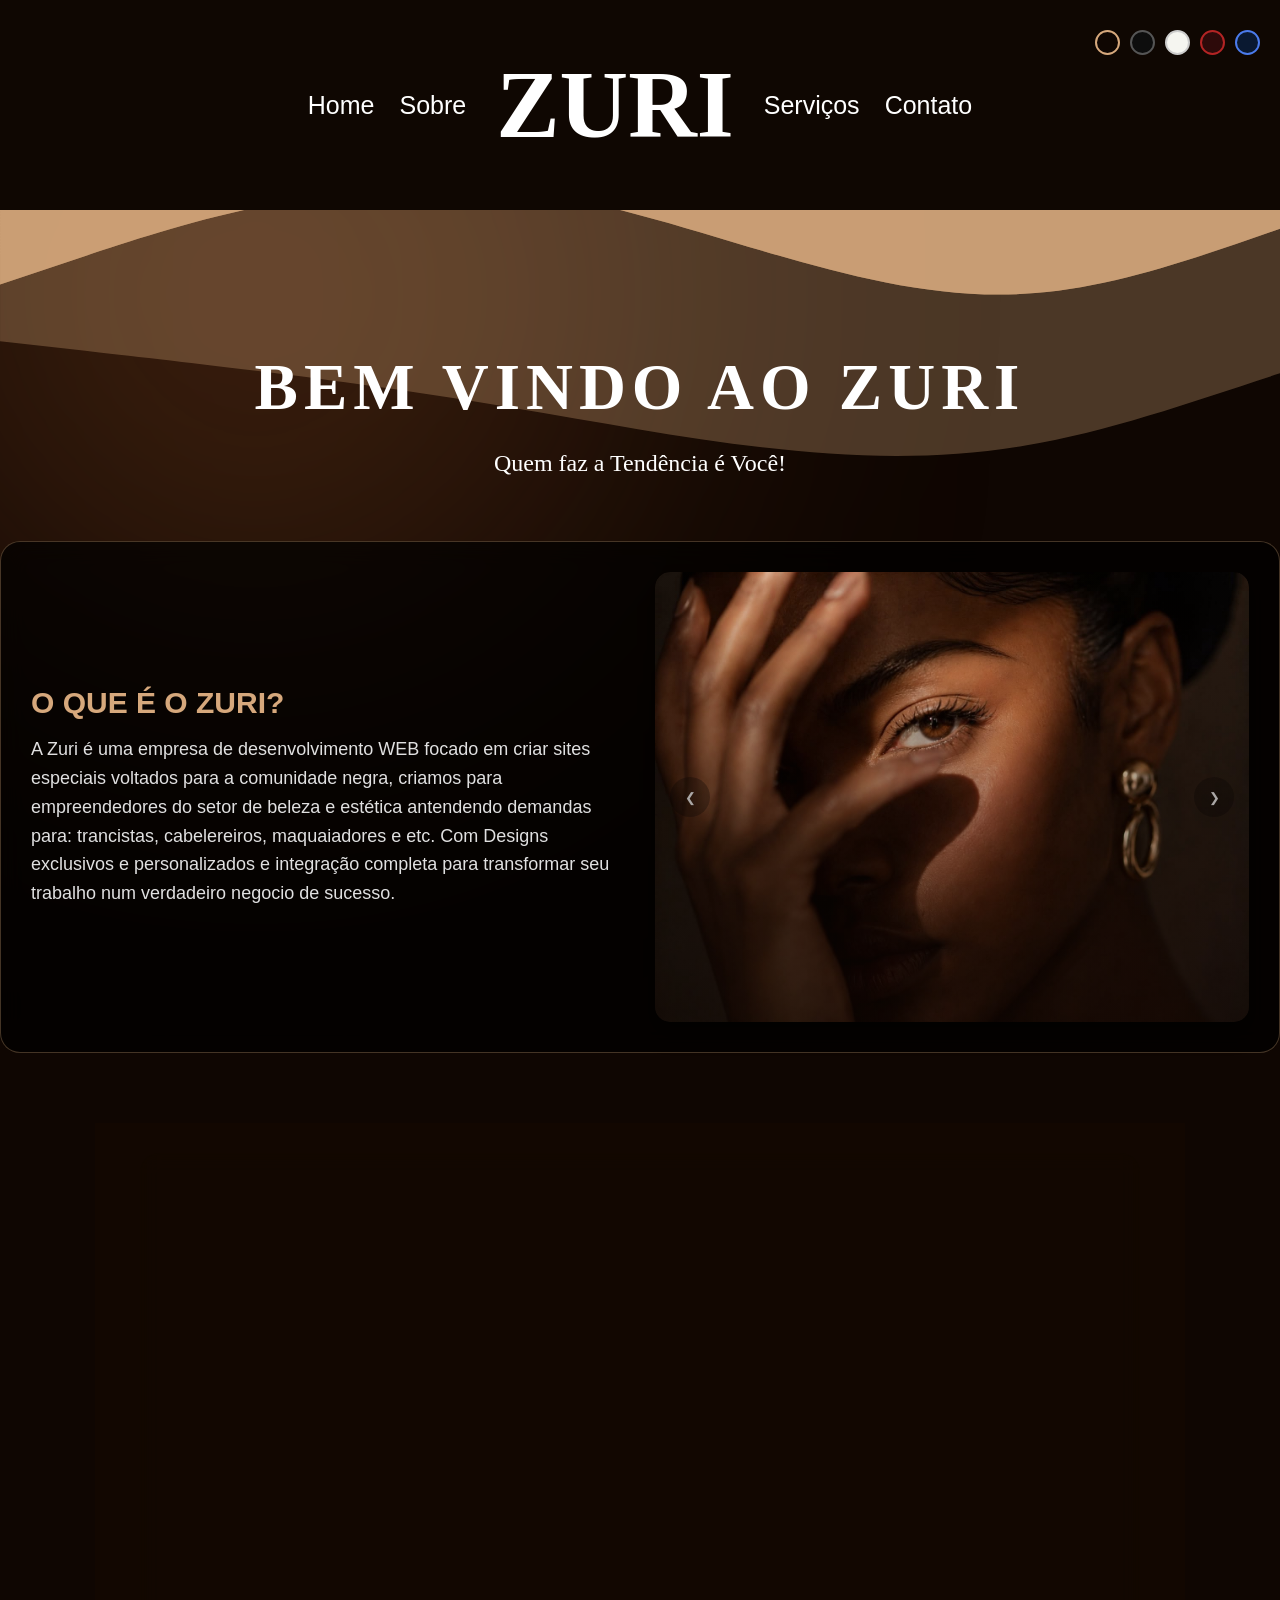
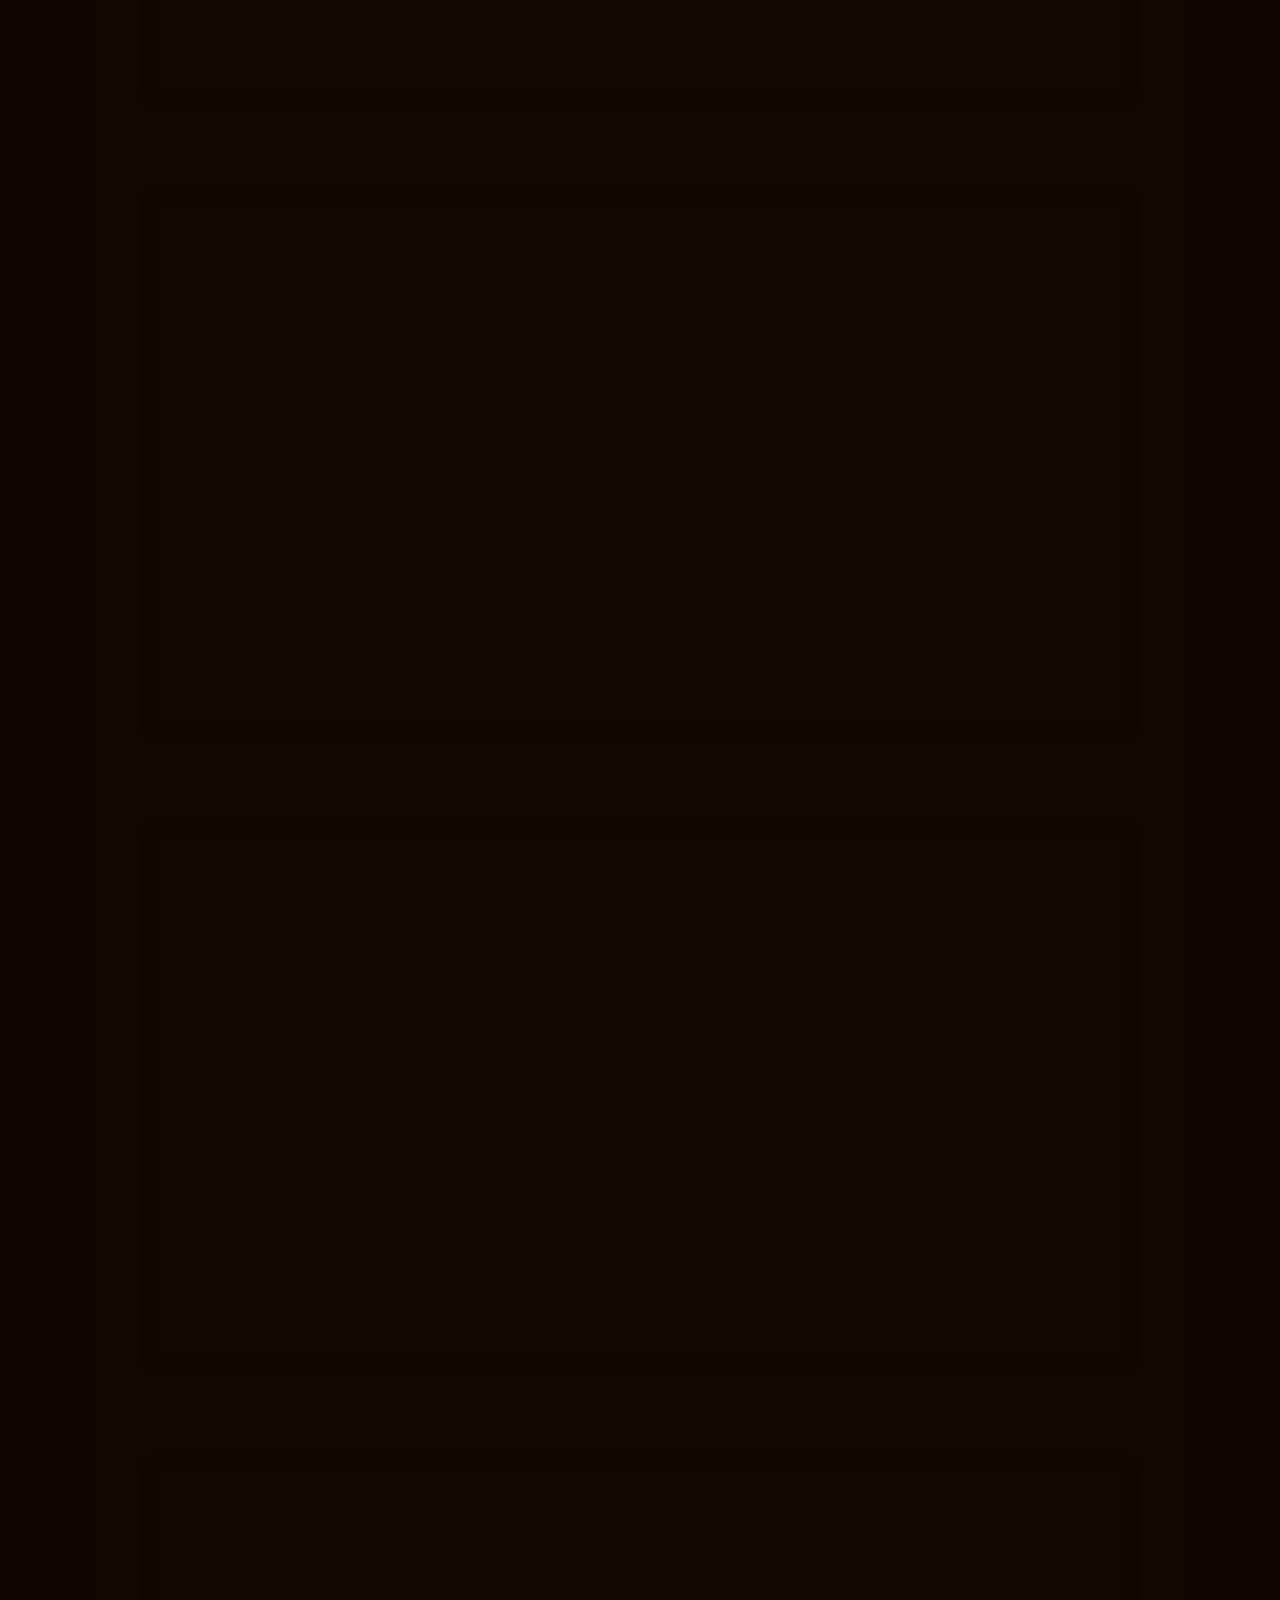
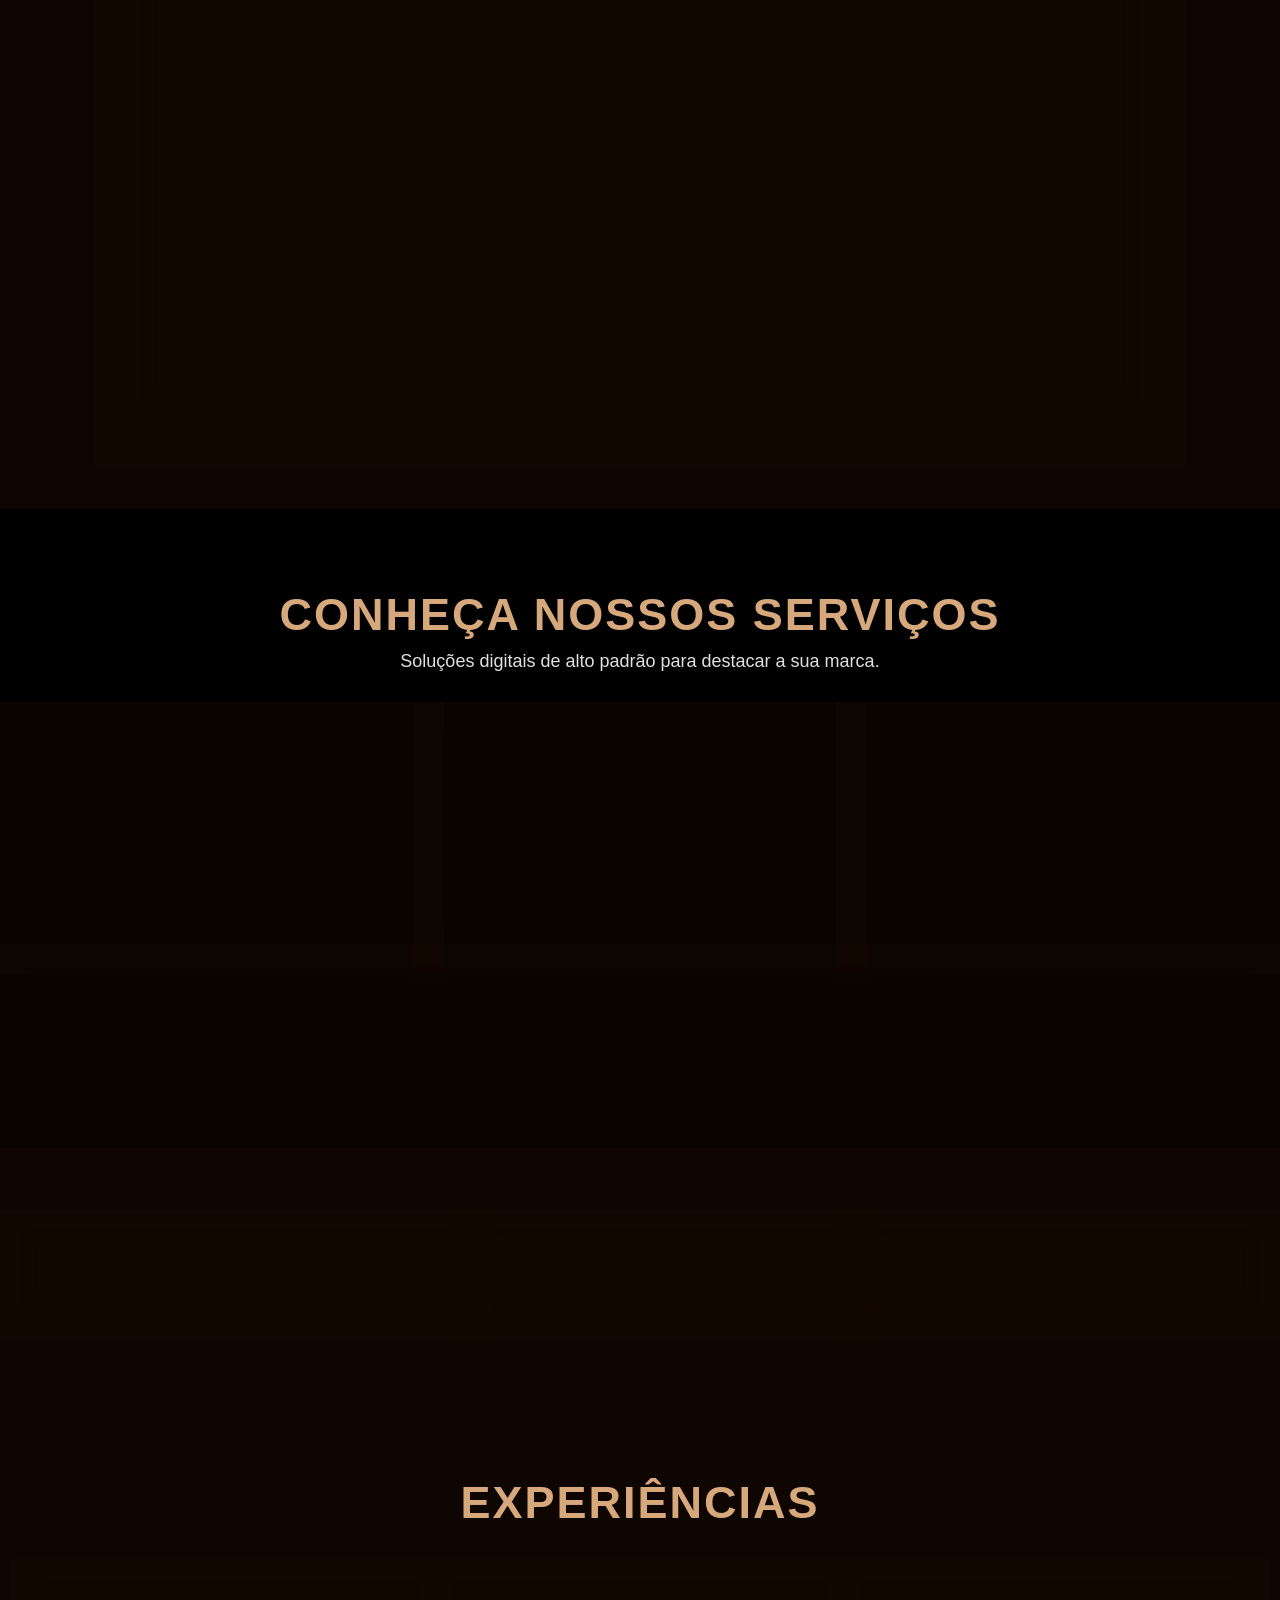
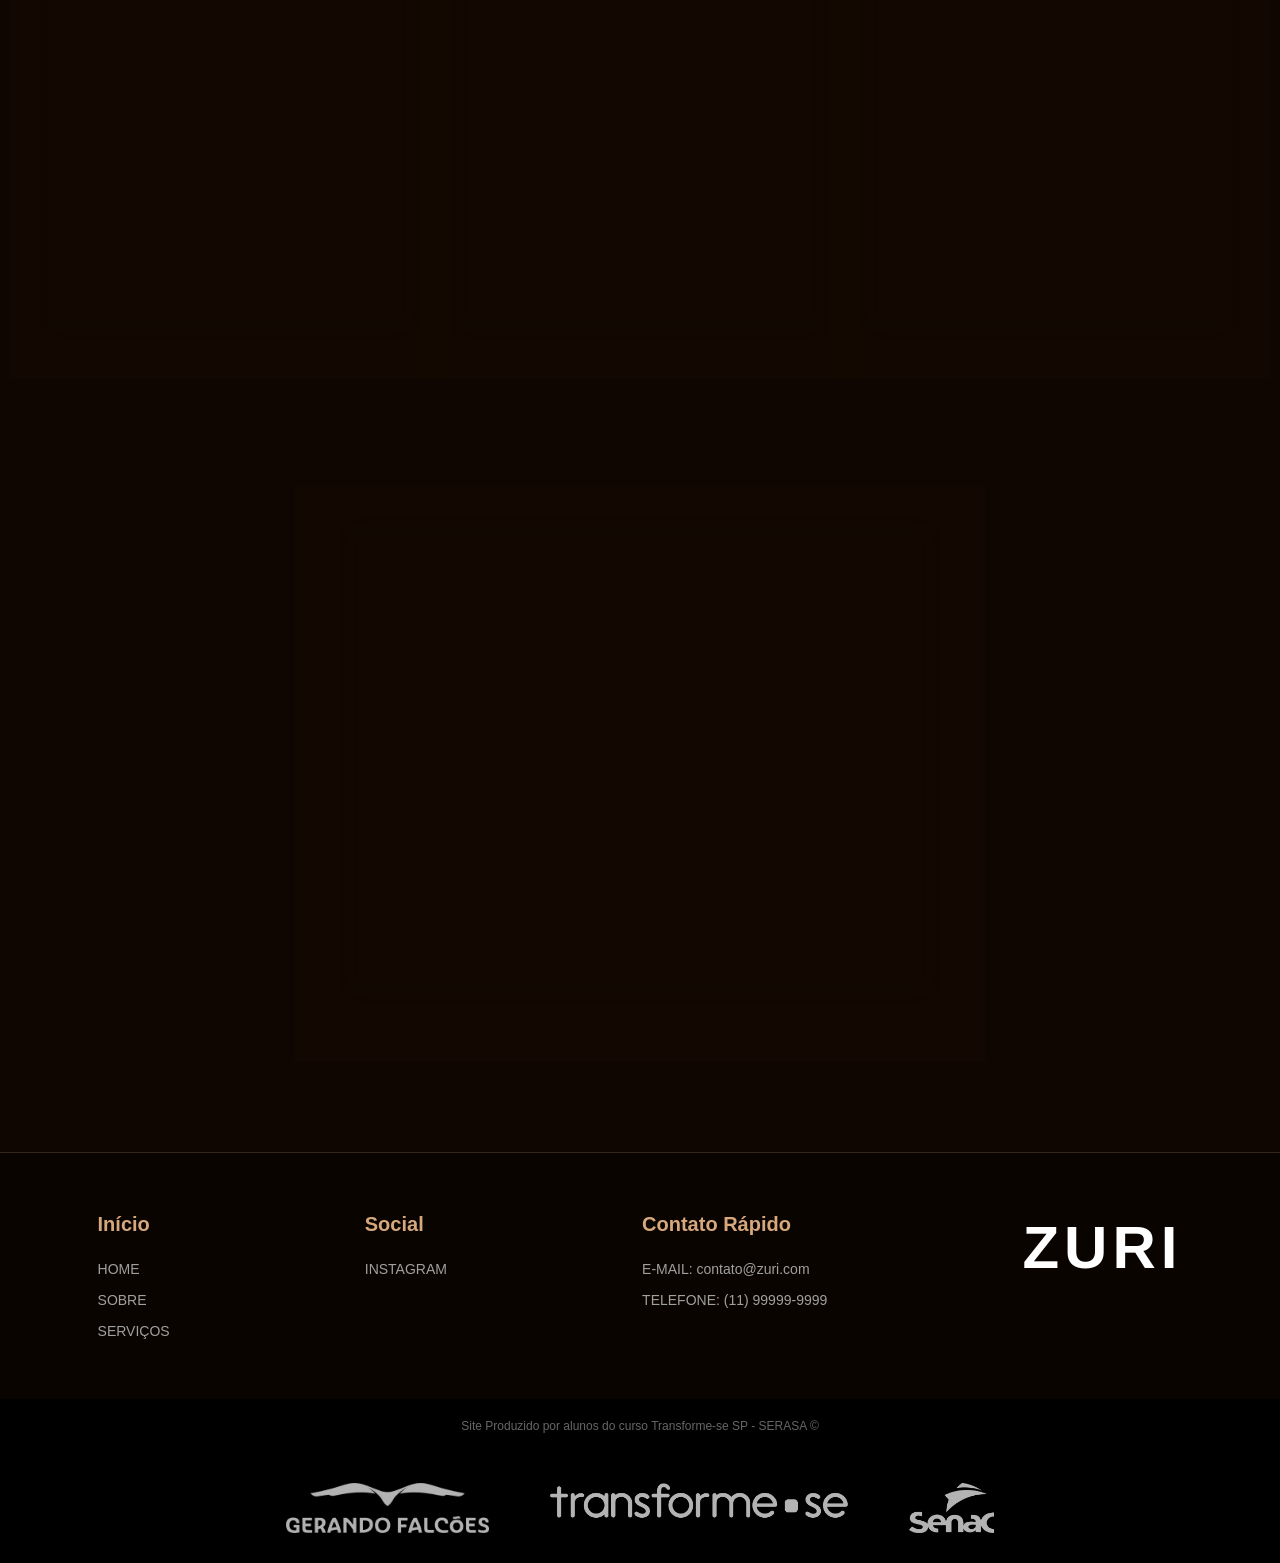
==== commit 9f34b5e3: "novasfuncoes" ====
--- a/index.html
+++ b/index.html
@@ -1,5 +1,5 @@
 <!DOCTYPE html>
-<html lang="en">
+<html lang="pt-br">
 
 <head>
     <meta charset="UTF-8">
@@ -13,6 +13,7 @@
 <body>
 
 
+
     <header class="navbar">
         <div class="navbarTudo">
             <nav>
@@ -21,42 +22,93 @@
             </nav>
 
             <h1 class="titulo-nav">ZURI</h1>
+
+            <div class="seletor-temas" style="position: absolute; right: 20px; top: 30px; display: flex; gap: 10px;">
+                <button onclick="mudarTema('padrao')"
+                    style="width: 25px; height: 25px; border-radius: 50%; background: rgb(15, 6, 2); border: 2px solid rgb(214, 168, 124); cursor: pointer;"
+                    title="Tema Zuri"></button>
+                <button onclick="mudarTema('noturno')"
+                    style="width: 25px; height: 25px; border-radius: 50%; background: #0d0d0d; border: 2px solid #555; cursor: pointer;"
+                    title="Descanso Visual"></button>
+                <button onclick="mudarTema('claro')"
+                    style="width: 25px; height: 25px; border-radius: 50%; background: #f5f5f0; border: 2px solid #ccc; cursor: pointer;"
+                    title="Modo Editor"></button>
+                <button onclick="mudarTema('carmesim')"
+                    style="width: 25px; height: 25px; border-radius: 50%; background: #2d0a0a; border: 2px solid #b32424; cursor: pointer;"
+                    title="Carmim Escuro"></button>
+                <button onclick="mudarTema('azul')"
+                    style="width: 25px; height: 25px; border-radius: 50%; background: #0a1931; border: 2px solid #4b7bec; cursor: pointer;"
+                    title="Azul Safira"></button>
+
+            </div>
+
             <nav>
                 <a href="#SERVIÇOS">Serviços</a>
                 <a href="#CONTATO">Contato</a>
             </nav>
         </div>
 
+        <div class="ondas-fundo">
+            <svg class="onda" xmlns="http://www.w3.org/2000/svg" viewBox="0 0 1440 320">
+                <path class="camada-onda onda-costas" fill-opacity="0.3"
+                    d="M0,192L48,197.3C96,203,192,213,288,229.3C384,245,480,267,576,250.7C672,235,768,181,864,181.3C960,181,1056,235,1152,234.7C1248,235,1344,181,1392,154.7L1440,128L1440,0L1392,0C1344,0,1248,0,1152,0C1056,0,960,0,864,0C768,0,672,0,576,0C480,0,384,0,288,0C192,0,96,0,48,0L0,0Z">
+                </path>
+                <path class="camada-onda onda-frente" fill-opacity="0.7"
+                    d="M0,160L48,144C96,128,192,96,288,106.7C384,117,480,171,576,165.3C672,160,768,96,864,96C960,96,1056,160,1152,192C1248,224,1344,224,1392,224L1440,224L1440,0L1392,0C1344,0,1248,0,1152,0C1056,0,960,0,864,0C768,0,672,0,576,0C480,0,384,0,288,0C192,0,96,0,48,0L0,0Z">
+                </path>
+                <path class="camada-onda onda-frente" fill-opacity="0.7"
+                    d="M0,160L48,144C96,128,192,96,288,106.7C384,117,480,171,576,165.3C672,160,768,96,864,96C960,96,1056,160,1152,192C1248,224,1344,224,1392,224L1440,224L1440,0L1392,0C1344,0,1248,0,1152,0C1056,0,960,0,864,0C768,0,672,0,576,0C480,0,384,0,288,0C192,0,96,0,48,0L0,0Z">
+                </path>
+            </svg>
+        </div>
+
     </header>
     <!--Seção Home-->
-    <section>
-        <div class="home" id="HOME">
-            <br>
+    <!--Seção Home-->
+    <section id="HOME">
+
+        <!-- 1. Texto de Boas-Vindas em destaque (ficará sobre as ondas) -->
+        <div class="home-texto">
             <h1>Bem Vindo ao ZURI</h1>
-            <p>Aqui a sua identidade tem força.</p>
-            <br>
-        </div>
-
-        <!-- Estrutura do Carrossel ensinada pelo professor -->
-        <div class="carrossel">
-            <img src="images/zuri1.jpg" alt="Carrossel ZURI" id="imagem">
-
-            <button id="anterior">&#10094;</button>
-            <button id="proximo">&#10095;</button>
-        </div>
-    </section>
-
-
-    </section>
+            <p>Quem faz a Tendência é Você!</p>
+        </div>
+
+  
+        <div class="zuri-card-completo">
+
+            <div class="zuri-empresa">
+                <h1>O QUE É O ZURI?</h1>
+                <p>A Zuri é uma empresa de desenvolvimento WEB focado em criar sites especiais voltados para a
+                    comunidade
+                    negra, criamos para empreendedores do setor de beleza e estética antendendo demandas para:
+                    trancistas, cabelereiros,
+                    maquaiadores e etc. Com Designs exclusivos e personalizados e integração completa para transformar
+                    seu
+                    trabalho num verdadeiro negocio de sucesso. </p>
+            </div>
+
+            <div class="carrossel">
+                <img src="images/zuri1.jpg" alt="Carrossel ZURI" id="imagem">
+
+                <button id="anterior">&#10094;</button>
+                <button id="proximo">&#10095;</button>
+            </div>
+
+        </div>
+
+    </section>
+
     <!--Seção Sobre-->
     <section class="Sobre" id="SOBRE">
         <!-- Cartão 1: QUEM SOMOS -->
         <div class="sobre-container reverso">
             <div class="sobre-texto">
                 <h1>QUEM SOMOS?</h1>
-                <p>A ZURI nasceu da paixão por realçar a elegância natural. Nosso foco é trazer sofisticação e estilo em
+                <p>A ZURI nasceu da paixão por realçar a elegância natural. Nosso foco é trazer sofisticação e
+                    estilo em
                     cada detalhe.</p>
-                <p>Combinamos tendências modernas com um toque clássico para garantir que a sua identidade tenha ainda
+                <p>Combinamos tendências modernas com um toque clássico para garantir que a sua identidade tenha
+                    ainda
                     mais força.</p>
             </div>
             <div class="sobre-imagem">
@@ -80,7 +132,8 @@
         <div class="sobre-container reverso">
             <div class="sobre-texto">
                 <h1>VISÃO</h1>
-                <p>Ser a principal referência em estética e estilo, reconhecida por ditar tendências e empoderar a
+                <p>Ser a principal referência em estética e estilo, reconhecida por ditar tendências e empoderar
+                    a
                     identidade dos nossos clientes.</p>
             </div>
             <div class="sobre-imagem">
@@ -92,7 +145,8 @@
         <div class="sobre-container">
             <div class="sobre-texto">
                 <h1>VALORES</h1>
-                <p>Inovação, autenticidade, excelência no atendimento e o compromisso de entregar sempre o mais alto
+                <p>Inovação, autenticidade, excelência no atendimento e o compromisso de entregar sempre o mais
+                    alto
                     padrão de qualidade.</p>
             </div>
             <div class="sobre-imagem">
@@ -112,7 +166,8 @@
                 <!-- Cartão Serviço 1 -->
                 <div class="card-servico">
                     <h2>01. Interface e Identidade</h2>
-                    <p><strong>Design Afro-Centrado:</strong> Criação de layouts exclusivos que exaltam a identidade,
+                    <p><strong>Design Afro-Centrado:</strong> Criação de layouts exclusivos que exaltam a
+                        identidade,
                         tons de pele e a cultura negra.</p>
                     <p><strong>Landing Pages:</strong> Desenvolvemos páginas de alta conversão para produtos e
                         campanhas, focadas em resultados.</p>
@@ -121,120 +176,128 @@
                 <!-- Cartão Serviço 2 -->
                 <div class="card-servico">
                     <h2>02. Experiência (UX/UI)</h2>
-                    <p><strong>Navegação Intuitiva:</strong> Páginas estruturadas para facilitar a visualização de
+                    <p><strong>Navegação Intuitiva:</strong> Páginas estruturadas para facilitar a visualização
+                        de
                         serviços, portfólios e preços.</p>
-                    <p><strong>Manutenção e Suporte:</strong> Suporte contínuo e atualização de conteúdos para manter
+                    <p><strong>Manutenção e Suporte:</strong> Suporte contínuo e atualização de conteúdos para
+                        manter
                         seu site sempre seguro.</p>
                 </div>
 
                 <!-- Cartão Serviço 3 -->
                 <div class="card-servico">
                     <h2>03. Performance e Acesso</h2>
-                    <p><strong>Acessibilidade Digital:</strong> Interfaces inclusivas e adaptáveis para garantir uma
+                    <p><strong>Acessibilidade Digital:</strong> Interfaces inclusivas e adaptáveis para garantir
+                        uma
                         ótima experiência a todos.</p>
-                    <p><strong>Redes Sociais:</strong> Conectamos seu site às principais redes sociais para facilitar a
+                    <p><strong>Redes Sociais:</strong> Conectamos seu site às principais redes sociais para
+                        facilitar a
                         comunicação.</p>
                 </div>
-            </div>
-        </div>
-
-
-        <section class="precos">
-            <h1>PREÇOS</h1>
-            <div class="cards-preco">
-                <div class="card">
-                    <h1>START</h1>
-                    <p class="valor">R$ 499</p>
-                    <br>
-                    <hr>
-                    <br>
-                    <p>Ideal para quem deseja dar o primeiro passo para realçar sua elegância natural com a assinatura
-                        ZURI.
-                    </p>
-                    <br>
-                    <hr>
-                    <br>
-                    <ul>
-                        <li>Site de até três páginas</li>
-                        <li>Design responsivo</li>
-                        <li>Formulário de contato</li>
-                        <li>Integração com WhatsApp</li>
-                        <li>Prazo de até 7 dias</li>
-                    </ul>
-
-                    <button class="btnplano">QUERO ESSE PLANO <span>&rarr;</span></button>
-
+
+                <div class="card-servico">
+                    <h2>04. Performance e Acesso</h2>
+                    <p><strong>Acessibilidade Digital:</strong> Interfaces inclusivas e adaptáveis para garantir
+                        uma
+                        ótima experiência a todos.</p>
+                    <p><strong>Redes Sociais:</strong> Conectamos seu site às principais redes sociais para
+                        facilitar a
+                        comunicação.</p>
                 </div>
 
-                <div class="card">
-                    <h1>PRO</h1>
-                    <p class="valor">R$ 899</p>
-                    <br>
-                    <hr>
-                    <br>
-                    <p>A escolha perfeita para destacar a sua presença. Uma combinação de tendências e estilo clássico
-                        para quem quer mostrar sua força ao mundo.
-                    </p>
-                    <br>
-                    <hr>
-                    <br>
-                    <ul>
-                        <li>Site de até seis páginas</li>
-                        <li>Design personalizado</li>
-                        <li>Responsivo para celular</li>
-                        <li>WhatsApp+rede sociais</li>
-                        <li>SEO básico</li>
-                        <li>Prazo de até 10 dias</li>
-                    </ul>
-                    <button class="btnplano">QUERO ESSE PLANO <span>&rarr;</span></button>
-
-                </div>
-
-                <div class="card">
-                    <h1>PREMIUM</h1>
-                    <p class="valor">R$ 1.499</p>
-                    <br>
-                    <hr>
-                    <br>
-                    <p>A experiência máxima de luxo da ZURI. Um atendimento completo e personalizado para quem exige
-                        excelência, autenticidade e quer ditar tendências.
-                    </p>
-                    <br>
-                    <hr>
-                    <br>
-                    <ul>
-                        <li>Site de até dez páginas</li>
-                        <li>Design exclusivo</li>
-                        <li>SEO avançado</li>
-                        <li>Integrações personalizadas</li>
-                        <li>Otimização de performance</li>
-                        <li>Suporte pós-entrega</li>
-                    </ul>
-                    <button class="btnplano">QUERO ESSE PLANO <span>&rarr;</span></button>
-                </div>
-
-                <div id="modal-checkout" class="modal-oculto">
-                    <div class="modal-conteudo">
-                        <span class="fechar-modal" id="fechar-modal">&times;</span>
-
-                        <h2>Finalize sua Compra</h2>
-                        <p>Você selecionou o plano: <strong id="nome-plano-escolhido"></strong></p>
-
-                        <form class="formulario-checkout">
-                            <input type="text" class="campo-padrao" placeholder="Nome Completo">
-                            <input type="email" class="campo-padrao" placeholder="E-mail">
-                            <input type="text" class="campo-padrao" placeholder="Número do Cartão (Fictício)">
-
-                            <button type="button" class="btn-enviar"
-                                onclick="alert('assinatura ZURI realizada com sucesso!')">Confirmar Assinatura</button>
-                        </form>
-                    </div>
-                </div>
-            </div>
+            </div>
+        </div>
+
+
+        <section class="experiencias">
 
         </section>
 
     </section>
+
+    <section class="faq-secao" id="FAQ">
+        <div class="faq-item">
+            <button class="faq-pergunta">
+                Qual é o prazo de entrega do projeto?
+                <span class="seta">&#9660;</span>
+            </button>
+            <div class="faq-resposta">
+                <p>O prazo varia de acordo com o plano escolhido. Para o plano START, a entrega é em até 7 dias.
+                    Para o
+                    PRO, 10 dias. O plano PREMIUM tem um cronograma personalizado de acordo com as integrações
+                    exigidas.
+                </p>
+            </div>
+        </div>
+
+        <!-- Pergunta 2 -->
+        <div class="faq-item">
+            <button class="faq-pergunta">
+                Vocês também criam o logótipo e a identidade visual?
+                <span class="seta">&#9660;</span>
+            </button>
+            <div class="faq-resposta">
+                <p>Sim! O nosso foco é o Design Afro-Centrado. Trabalhamos não apenas a estrutura do site, mas
+                    toda a
+                    paleta de cores, tipografia e logótipo para realçar a sua elegância e identidade.</p>
+            </div>
+        </div>
+
+        <!-- Pergunta 3 -->
+        <div class="faq-item">
+            <button class="faq-pergunta">
+                Como funciona o suporte pós-entrega?
+                <span class="seta">&#9660;</span>
+            </button>
+            <div class="faq-resposta">
+                <p>No plano PREMIUM, oferecemos manutenção contínua e atualização de conteúdos. Para os outros
+                    planos,
+                    garantimos suporte técnico contra falhas durante 30 dias após o lançamento do site.</p>
+            </div>
+        </div>
+        </div>
+    </section>
+
+
+    <!-- Seção de Prova Social / Experiências -->
+    <section class="experiencias-secao" id="EXPERIENCIAS">
+        <h1 class="titulo-servicos" style="text-align: center; margin-bottom: 10px;">EXPERIÊNCIAS</h1>
+        <p class="subtitulo-servicos" style="text-align: center;"></p>
+
+        <div class="cards-experiencia">
+            <!-- Depoimento 1 -->
+            <div class="card-depoimento">
+                <div class="estrelas">&#9733;&#9733;&#9733;&#9733;&#9733;</div>
+                <p class="texto-depoimento">"A ZURI não entregou apenas um site, entregou a alma do nosso negócio. A
+                    atenção aos detalhes do design afro-centrado e a sofisticação da interface aumentaram as nossas
+                    vendas logo no primeiro mês."</p>
+                <p class="cliente-nome">Camila Ribeiro</p>
+                <p class="cliente-cargo">Fundadora da marca CR Beauty</p>
+            </div>
+
+            <!-- Depoimento 2 -->
+            <div class="card-depoimento">
+                <div class="estrelas">&#9733;&#9733;&#9733;&#9733;&#9733;</div>
+                <p class="texto-depoimento">"O nível de profissionalismo é surreal. Desde a navegação intuitiva até a
+                    acessibilidade, cada clique no nosso novo site reflete a força e a identidade que sempre quisemos
+                    transmitir ao mundo."</p>
+                <p class="cliente-nome">João Marques</p>
+                <p class="cliente-cargo">CEO da Urban Roots</p>
+            </div>
+
+            <!-- Depoimento 3 -->
+            <div class="card-depoimento">
+                <div class="estrelas">&#9733;&#9733;&#9733;&#9733;&#9733;</div>
+                <p class="texto-depoimento">"Elegância pura. Trabalhar com a equipa da ZURI foi uma verdadeira
+                    experiência premium. A nossa marca foi elevada a um patamar digital que superou todas as nossas
+                    expectativas."</p>
+                <p class="cliente-nome">Aline dos Santos</p>
+                <p class="cliente-cargo">Diretora Criativa</p>
+            </div>
+        </div>
+    </section>
+
+
     <!--Seção Contato-->
     <section id="CONTATO" class="contato-secao">
         <div class="area-contato">
@@ -249,8 +312,10 @@
                 <!-- Adicionada a classe campo-padrao aqui também para herdar o visual -->
                 <textarea class="campo-padrao campo-mensagem" placeholder="Deixe sua mensagem"></textarea>
 
-                <button class="btn-enviar" type="button" onclick="alert('Mensagem Enviada! Aguarde nosso retorno pela sua caixa de e-mail.')">Enviar Mensagem</button>
-              
+                <button class="btn-enviar" type="button"
+                    onclick="alert('Mensagem Enviada! Aguarde nosso retorno pela sua caixa de e-mail.')">Enviar
+                    Mensagem</button>
+
             </form>
         </div>
     </section>
--- a/CSS/zuri.css
+++ b/CSS/zuri.css
@@ -34,6 +34,39 @@
     left: -10%;
 }
 
+body.tema-noturno::before {
+    background-color: rgba(180, 180, 180, 0.15);
+}
+
+body.tema-noturno::after {
+    background-color: rgba(150, 150, 150, 0.1);
+}
+
+
+body.tema-claro::before {
+    background-color: rgba(50, 50, 50, 0.1);
+}
+
+body.tema-claro::after {
+    background-color: (0, 0, 0, 0.05);
+}
+
+body.tema-carmesim::before {
+    background-color: rgba(179, 36, 36, 0.3);
+}
+
+body.tema-carmesim::after {
+    background-color: rgba(100, 10, 10, 0.2);
+}
+
+body.tema-azul::before {
+    background-color: rgba(75, 123, 236, 0.3);
+}
+
+body.tema-azul::after {
+    background-color: rgba(20, 50, 150, 0.2);
+}
+
 body::after {
     bottom: -10%;
     right: -10%;
@@ -56,49 +89,170 @@
     }
 }
 
-/* O quadro do porta-retratos */
+/* --- 1. TEXTO DE BOAS VINDAS (SOZINHO NO TOPO) --- */
+.home-texto {
+    text-align: center;
+    padding: 140px 20px 40px 20px;
+    /* Mantém espaço para o menu e para as ondas */
+    position: relative;
+    z-index: 10;
+    width: 100%;
+}
+
+.home-texto h1 {
+    font-size: 65px;
+    font-weight: 700;
+    letter-spacing: 6px;
+    margin-bottom: 20px;
+    text-transform: uppercase;
+}
+
+.home-texto p {
+    max-width: 700px;
+    margin: 0 auto;
+    font-size: 24px;
+    line-height: 1.5;
+}
+
+/* --- 2. CONTAINER DAS DUAS COLUNAS --- */
+.home-duas-colunas {
+    display: flex;
+    justify-content: space-between;
+    align-items: stretch;
+    /* Faz com que as duas caixas tenham a mesma altura */
+    gap: 40px;
+    max-width: 1200px;
+    margin: 0 auto 100px auto;
+    padding: 0 20px;
+    position: relative;
+    z-index: 10;
+}
+
+
+
+
+.zuri-card-completo {
+    display: flex;
+    gap: 30px;
+    align-items: center;
+
+    background: rgba(0, 0, 0, 0.7);
+    backdrop-filter: blur(12px);
+
+    border: 1px solid rgba(214, 168, 124, 0.3);
+    border-radius: 20px;
+
+    padding: 30px;
+    width: 100%;
+}
+
+
+.zuri-card-completo .zuri-empresa {
+
+    border: none;
+    box-shadow: none;
+    padding: 0;
+    flex: 1;
+}
+
+/* --- 3. CARTÃO "O QUE É O ZURI" --- */
+.zuri-empresa {
+    background: transparent;
+    border: none;
+    box-shadow: none;
+    font-family: 'Segoe UI', Tahoma, Geneva, Verdana, sans-serif;
+}
+
+.zuri-empresa h1 {
+    color: rgb(214, 168, 124);
+    font-size: 30px;
+    margin-bottom: 15px;
+}
+
+.zuri-empresa p {
+    font-size: 18px;
+    line-height: 1.6;
+    color: #e0e0e0;
+}
+
+/* --- 4. CARROSSEL COMPACTO (Como um Cartão) --- */
 .carrossel {
-    width: 100vw;
-    max-width: 100%;
-    /* Alinha com os 1000px da sua Navbar e da seção Sobre */
-    height: 100vh;
-    /* Altura ensinada pelo professor */
-    margin: 0 0 100px auto;
-    /* Centraliza na tela e dá um espaço em baixo */
+    flex: 1;
+    /* Ocupa os outros 50% do espaço */
+    height: 450px;
+    /* Altura fixa e controlada */
+    margin: 0;
     position: relative;
-    border-radius: 0;
-    box-shadow: 0 15px 30px rgba(0, 0, 0, 0.8);
-}
-
-/* A fotografia em si */
+
+    /* Agora tem bordas arredondadas iguais às do cartão de texto! */
+    border-radius: 15px;
+    box-shadow: 0 10px 20px rgba(0, 0, 0, 0.5);
+    overflow: hidden;
+}
+
+.carrossel::after {
+    content: '';
+    position: absolute;
+    top: 0;
+    left: 0;
+    width: 100%;
+    height: 100%;
+    background: linear-gradient(to bottom, rgba(15, 6, 2, 0.1), rgba(15, 6, 2, 0.6));
+    pointer-events: none;
+}
+
 .carrossel img {
-   width: 100%;
+    width: 100%;
     height: 100%;
     object-fit: cover;
+    object-position: center;
+    border-radius: 15px;
+
     transition: opacity 0.5s ease-in-out;
-    border-radius: 0;
-}
-
-/* Os botões invisíveis até passar o mouse */
+
+    animation: zoomCinematografico 10s infinite alternate ease-in-out;
+}
+/* Ajuste dos botões para o novo tamanho do carrossel */
 .carrossel button {
-    background: transparent;
+    background: rgba(0, 0, 0, 0.3);
+    /* Um fundo leve para não sumirem na foto */
+    color: white;
+    border-radius: 50%;
+    width: 40px;
+    height: 40px;
+    display: flex;
+    align-items: center;
+    justify-content: center;
     border: none;
-    color: transparent;
     cursor: pointer;
-    outline: none;
-}
-
-/* Onde eles ficam encostados */
+    position: absolute;
+    top: 50%;
+    transform: translateY(-50%);
+}
+
 #anterior {
-    left: 20px;
+    left: 15px;
 }
 
 #proximo {
-    right: 20px;
-}
-
-/* Efeito ao passar o mouse com as cores do ZURI */
-
+    right: 15px;
+}
+
+.carrossel img.fade-ativo {
+    animation: fadeImagem 0.5s ease-in-out;
+}
+
+@keyframes fadeImagem {
+    0% {
+        opacity: 0;
+        /* Começa invisível */
+    }
+
+    100% {
+        opacity: 1;
+        /* Termina totalmente visível */
+    }
+}
 
 .navbar {
     background-color: rgb(15, 7, 2);
@@ -142,28 +296,29 @@
     transition: 1s;
 }
 
-.home {
+.home-texto {
     text-align: center;
-    padding: 100px;
-    font-family: 'Segoe UI', Tahoma, Geneva, Verdana, sans-serif;
-    font-size: 40px;
-}
-
-.home h1 {
+    /* 140px no topo para descolar do menu, e 60px em baixo para separar do carrossel */
+    padding: 140px 20px 60px 20px;
+    position: relative;
+    z-index: 10;
+    /* Garante que o texto fica por cima da animação de ondas */
+}
+
+.home-texto h1 {
     font-size: 65px;
-    /* Aumenta o tamanho para ter mais impacto na tela */
     font-weight: 700;
-    /* Deixa a fonte mais encorpada/grossa */
-    letter-spacing: 4px;
-    /* Espaçamento entre letras traz muita elegância */
-    margin-bottom: 50px;
-    /* Substitui o <br>, criando a margem correta até o carrossel */
+    letter-spacing: 6px;
+    margin-bottom: 20px;
     text-transform: uppercase;
-    /* Força todas as letras a ficarem maiúsculas */
-    color: #ffffff;
-    /* Mantém a cor base branca */
-}
-
+}
+
+.home-texto p {
+    max-width: 700px;
+    margin: 0 auto;
+    font-size: 24px;
+    line-height: 1.5;
+}
 
 .Sobre {
     padding: 100px 20px;
@@ -580,23 +735,8 @@
         font-size: 60px;
     }
 
-    .home h1 {
-        font-size: 20px;
-    }
-
-    .home p {
-        font-size: 20px;
-    }
-
-    .carrossel {
-        height: 350px;
-        margin-bottom: 50px;
-    }
-
-    .carrossel button {
-        font-size: 20px;
-        padding: 10px;
-    }
+
+
 
     .sobre-container,
     .sobre-container.reverso {
@@ -647,4 +787,354 @@
     width: auto;
     opacity: 0.7;
     filter: brightness(0) invert(1);
+}
+
+.faq-secao {
+    padding: 80px 20px;
+    display: flex;
+    justify-content: center;
+}
+
+.faq-container {
+    width: 100%;
+    max-width: 800px;
+    font-family: 'Segoe UI', Tahoma, Geneva, Verdana, sans-serif;
+}
+
+.faq-item {
+    background: rgba(24, 10, 2, 0.4);
+    backdrop-filter: blur(10px);
+    border: 1px solid rgba(214, 168, 124, 0.3);
+    border-radius: 10px;
+    margin-bottom: 15px;
+    overflow: hidden;
+    box-shadow: 0 5px 15px rgba(0, 0, 0, 0.3);
+}
+
+.faq-pergunta {
+    width: 100%;
+    padding: 20px;
+    background: transparent;
+    border: none;
+    color: rgb(214, 168, 124);
+    font-size: 18px;
+    font-weight: bold;
+    text-align: left;
+    cursor: pointer;
+    display: flex;
+    justify-content: space-between;
+    align-items: center;
+    transition: 0.3s ease;
+    outline: none;
+}
+
+.faq-pergunta:hover {
+    background: rgba(214, 168, 124, 0.1);
+}
+
+.seta {
+    font-size: 14px;
+    transition: transform 0.4s ease;
+}
+
+.faq-pergunta.ativa .seta {
+    transform: rotate(180deg);
+}
+
+.faq-resposta {
+    max-height: 0;
+    overflow: hidden;
+    transition: max-height 0.4s ease-in-out;
+    background: rgba(0, 0, 0, 0.5);
+}
+
+.faq-resposta p {
+    padding: 20px;
+    color: #e0e0e0;
+    font-size: 16px;
+    line-height: 1.6;
+}
+
+body.tema-noturno {
+    background-color: #080808;
+    color: #b0b0b0;
+}
+
+body.tema-noturno .navbar,
+body.tema-noturno .footer {
+    background-color: #030303;
+}
+
+body.tema-noturno .card,
+body.tema-noturno .sobre-container,
+body.tema-noturno .faq-item,
+body.tema-noturno .area-contato {
+    background: rgba(15, 15, 15, 0.8);
+    border-color: #222;
+}
+
+body.tema-noturno h1,
+body.tema-noturno h2,
+body.tema-noturno .titulo-servicos,
+body.tema-noturno .btnplano {
+    color: #ffffff;
+}
+
+body.tema-claro {
+    background-color: #FAF8F5;
+    /* Fundo creme/off-white super elegante */
+    color: #2C1E16;
+    /* Marrom ultraescuro (quase preto) para máximo contraste */
+}
+
+body.tema-claro .navbar,
+body.tema-claro .footer {
+    background-color: #FFFFFF;
+    border-bottom: 1px solid #EAE0D5;
+}
+
+body.tema-claro .titulo-nav,
+body.tema-claro a,
+body.tema-claro .home h1,
+body.tema-claro .titulo-servicos {
+    color: #1A110B;
+    /* Títulos marcantes e em grande destaque */
+}
+
+body.tema-claro .card,
+body.tema-claro .card-depoimento,
+body.tema-claro .sobre-container,
+body.tema-claro .faq-item,
+body.tema-claro .area-contato body.tema-claro .card-servico {
+    background: rgba(255, 255, 255, 0.8);
+    border-color: #cccccc;
+    box-shadow: 0 15px 35px rgba(0, 0, 0, 0.04);
+}
+
+body.tema-claro p,
+body.tema-claro .faq-resposta p,
+body.tema-claro .texto-depoimento {
+    color: #4A3B32;
+}
+
+body.tema-claro .estrelas {
+    color: #D4A373;
+    /* Estrelas douradas/bronze */
+}
+
+body.tema-claro .btn-enviar {
+    background-color: #2C1E16;
+    color: #FAF8F5;
+    border: 1px solid #2C1E16;
+}
+
+body.tema-claro .btn-enviar:hover {
+    background-color: transparent;
+    color: #2C1E16;
+}
+
+body.tema-claro .camada-onda {
+    fill: #EAE0D5;
+}
+
+/* TEMA CARMESIM (Vermelho Escuro Luxuoso) */
+body.tema-carmesim {
+    background-color: #140404;
+    /* Fundo vinho quase preto */
+    color: #f0d0d0;
+    /* Texto levemente rosado para descanso visual */
+}
+
+body.tema-carmesim .navbar,
+body.tema-carmesim .footer {
+    background-color: #0a0202;
+}
+
+/* Altera o vidro, as bordas e a cor de todos os cartões do site */
+body.tema-carmesim .card,
+body.tema-carmesim .card-depoimento,
+body.tema-carmesim .sobre-container,
+body.tema-carmesim .faq-item,
+body.tema-carmesim .area-contato,
+body.tema-carmesim .card-servico {
+    background: rgba(45, 10, 10, 0.85);
+    /* Vidro avermelhado */
+    border-color: #b32424;
+}
+
+/* Altera os títulos e estrelas para vermelho vivo */
+body.tema-carmesim h1,
+body.tema-carmesim h2,
+body.tema-carmesim .titulo-servicos,
+body.tema-carmesim .btnplano,
+body.tema-carmesim .estrelas,
+body.tema-carmesim .faq-pergunta {
+    color: #ff4d4d;
+}
+
+body.tema-carmesim .btn-enviar {
+    background-color: #b32424;
+    color: white;
+}
+
+body.tema-carmesim .btn-enviar:hover {
+    background-color: transparent;
+    color: #ff4d4d;
+    border-color: #ff4d4d;
+}
+
+/* TEMA AZUL (Safira / Navy) */
+body.tema-azul {
+    background-color: #040814;
+    /* Fundo azul marinho profundo */
+    color: #d0e0f0;
+    /* Texto num tom de gelo/azul clarinho */
+}
+
+body.tema-azul .navbar,
+body.tema-azul .footer {
+    background-color: #02040a;
+}
+
+body.tema-azul .card,
+body.tema-azul .card-depoimento,
+body.tema-azul .sobre-container,
+body.tema-azul .faq-item,
+body.tema-azul .area-contato,
+body.tema-azul .card-servico {
+    background: rgba(10, 25, 50, 0.85);
+    /* Vidro azulado */
+    border-color: #4b7bec;
+}
+
+body.tema-azul h1,
+body.tema-azul h2,
+body.tema-azul .titulo-servicos,
+body.tema-azul .btnplano,
+body.tema-azul .estrelas,
+body.tema-azul .faq-pergunta {
+    color: #4b7bec;
+    /* Destaques em azul royal vibrante */
+}
+
+body.tema-azul .btn-enviar {
+    background-color: #4b7bec;
+    color: white;
+}
+
+body.tema-azul .btn-enviar:hover {
+    background-color: transparent;
+    color: #4b7bec;
+    border-color: #4b7bec;
+}
+
+.ondas-fundo {
+    position: absolute;
+    top: 0;
+    left: 0;
+    width: 100%;
+    overflow: hidden;
+    z-index: -1;
+    pointer-events: none;
+}
+
+.onda {
+    display: block;
+    width: 200%;
+    height: auto;
+    animation: moverOnda 15s linear infinite;
+}
+
+@keyframes moverOnda {
+    0% {
+        transform: translateX(0);
+    }
+
+    100% {
+        transform: translateX(-50%);
+    }
+}
+
+.camada-onda {
+    fill: rgb(214, 168, 124);
+    transition: fill 0.5s ease-in-out;
+}
+
+body.tema-noturno .camada-onda {
+    fill: rgba(180, 180, 180, 0.4);
+}
+
+body.tema-claro .camada-onda {
+    fill: #222222;
+}
+
+body.tema-carmesim .camada-onda {
+    fill: #b32424;
+}
+
+body.tema-azul .camada-onda {
+    fill: #4b7bec;
+}
+
+.experiencias-secao {
+    padding: 20px 20px 80px 20px;
+    margin-top: 50px;
+}
+
+.cards-experiencia {
+    display: flex;
+    justify-content: center;
+    gap: 30px;
+    flex-wrap: wrap;
+    max-width: 1200px;
+    margin: 0 auto;
+}
+
+.experiencias-secao {
+    font-family: 'Segoe UI', Tahoma, Geneva, Verdana, sans-serif;
+}
+
+.card-depoimento {
+    background: rgba(24, 10, 2, 0.4);
+    backdrop-filter: blur(10px);
+    border: 1px solid rgba(214, 168, 124, 0.3);
+    border-radius: 15px;
+    padding: 40px;
+    flex: 1;
+    min-width: 300px;
+    box-shadow: 0 10px 20px rgba(0, 0, 0, 0.5);
+    text-align: left;
+    font-family: 'Segoe UI', Tahoma, Geneva, Verdana, sans-serif;
+    transition: transform 0.3s ease;
+}
+
+.card-depoimento:hover {
+    transform: translateY(-5px);
+}
+
+.estrelas {
+    color: rgb(214, 168, 124);
+    font-size: 26px;
+    margin-bottom: 20px;
+}
+
+.texto-depoimento {
+    color: #e0e0e0;
+    font-size: 16px;
+    font-style: italic;
+    line-height: 1.6;
+    margin-bottom: 30px;
+}
+
+.cliente-nome {
+    color: white;
+    font-weight: bold;
+    font-size: 18px;
+    letter-spacing: 1px;
+}
+
+.cliente-cargo {
+    color: rgb(214, 168, 124);
+    font-size: 14px;
+    margin-top: 5px;
 }
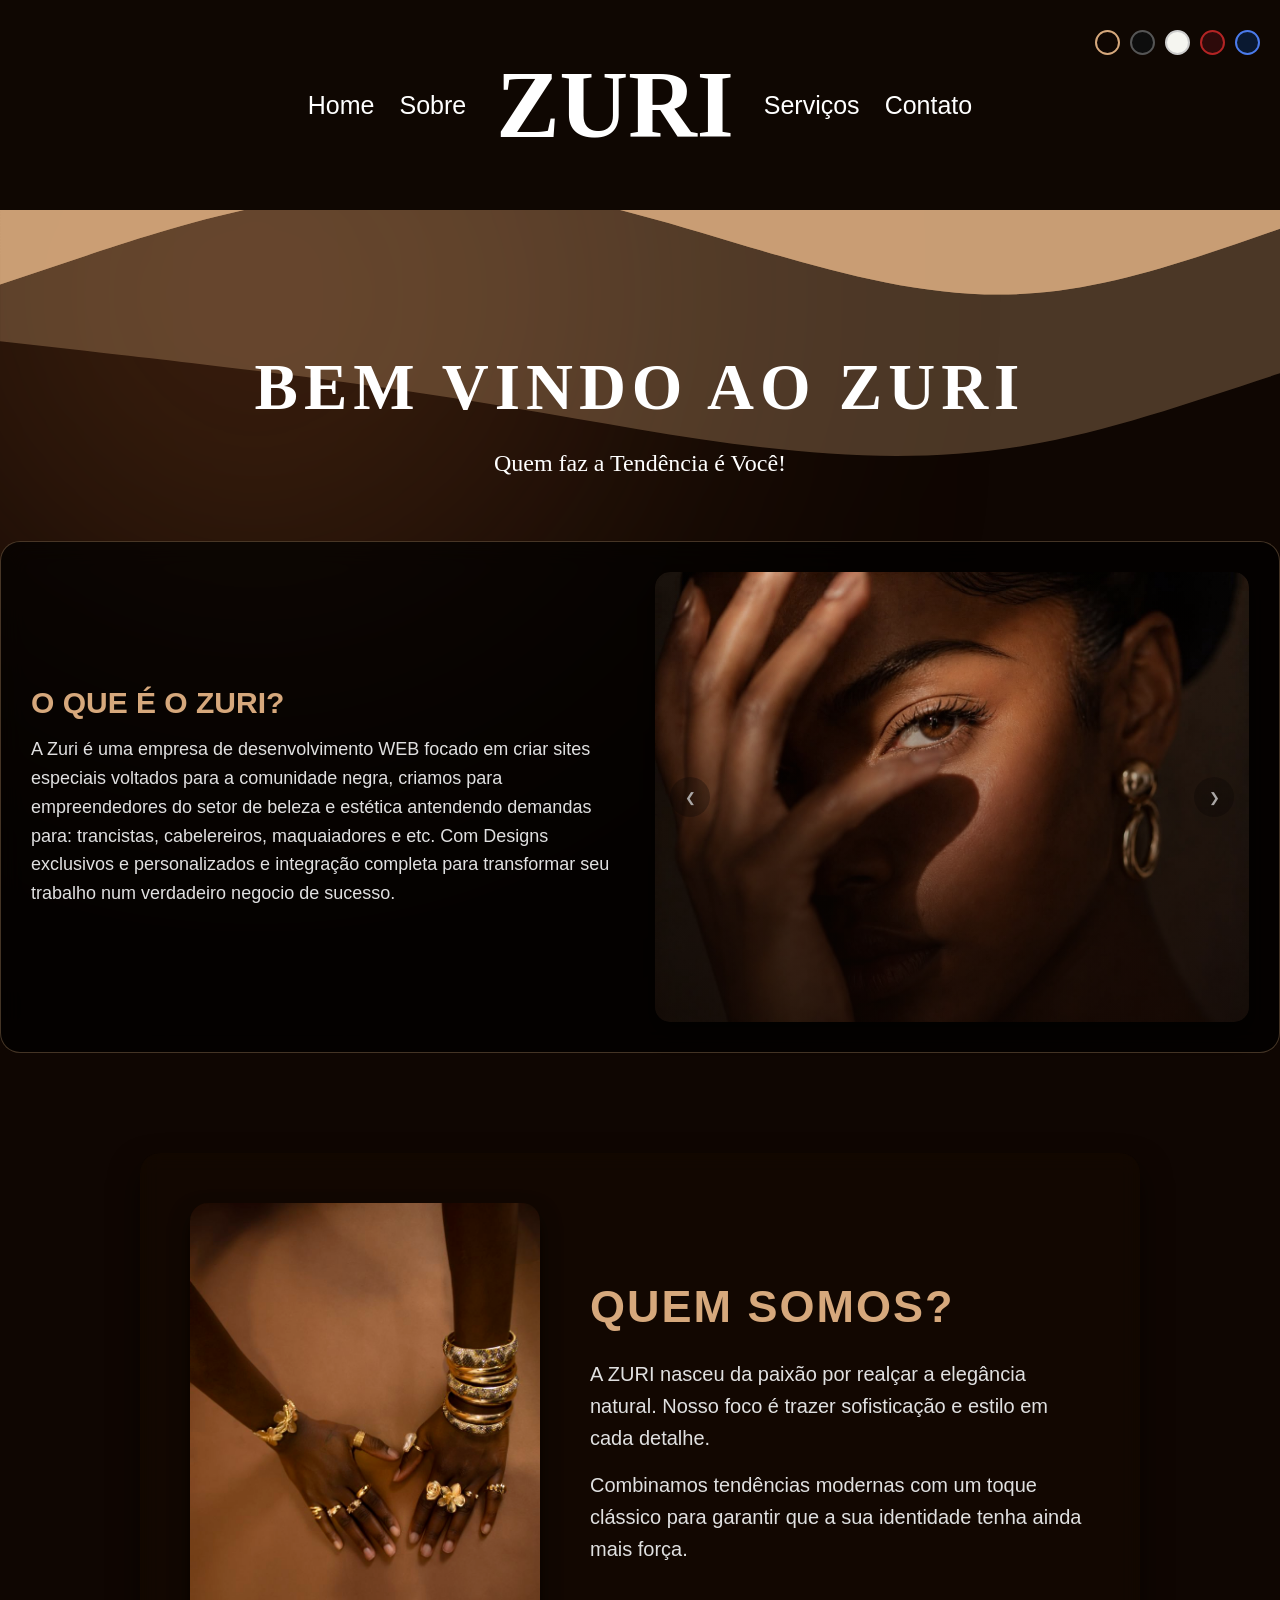
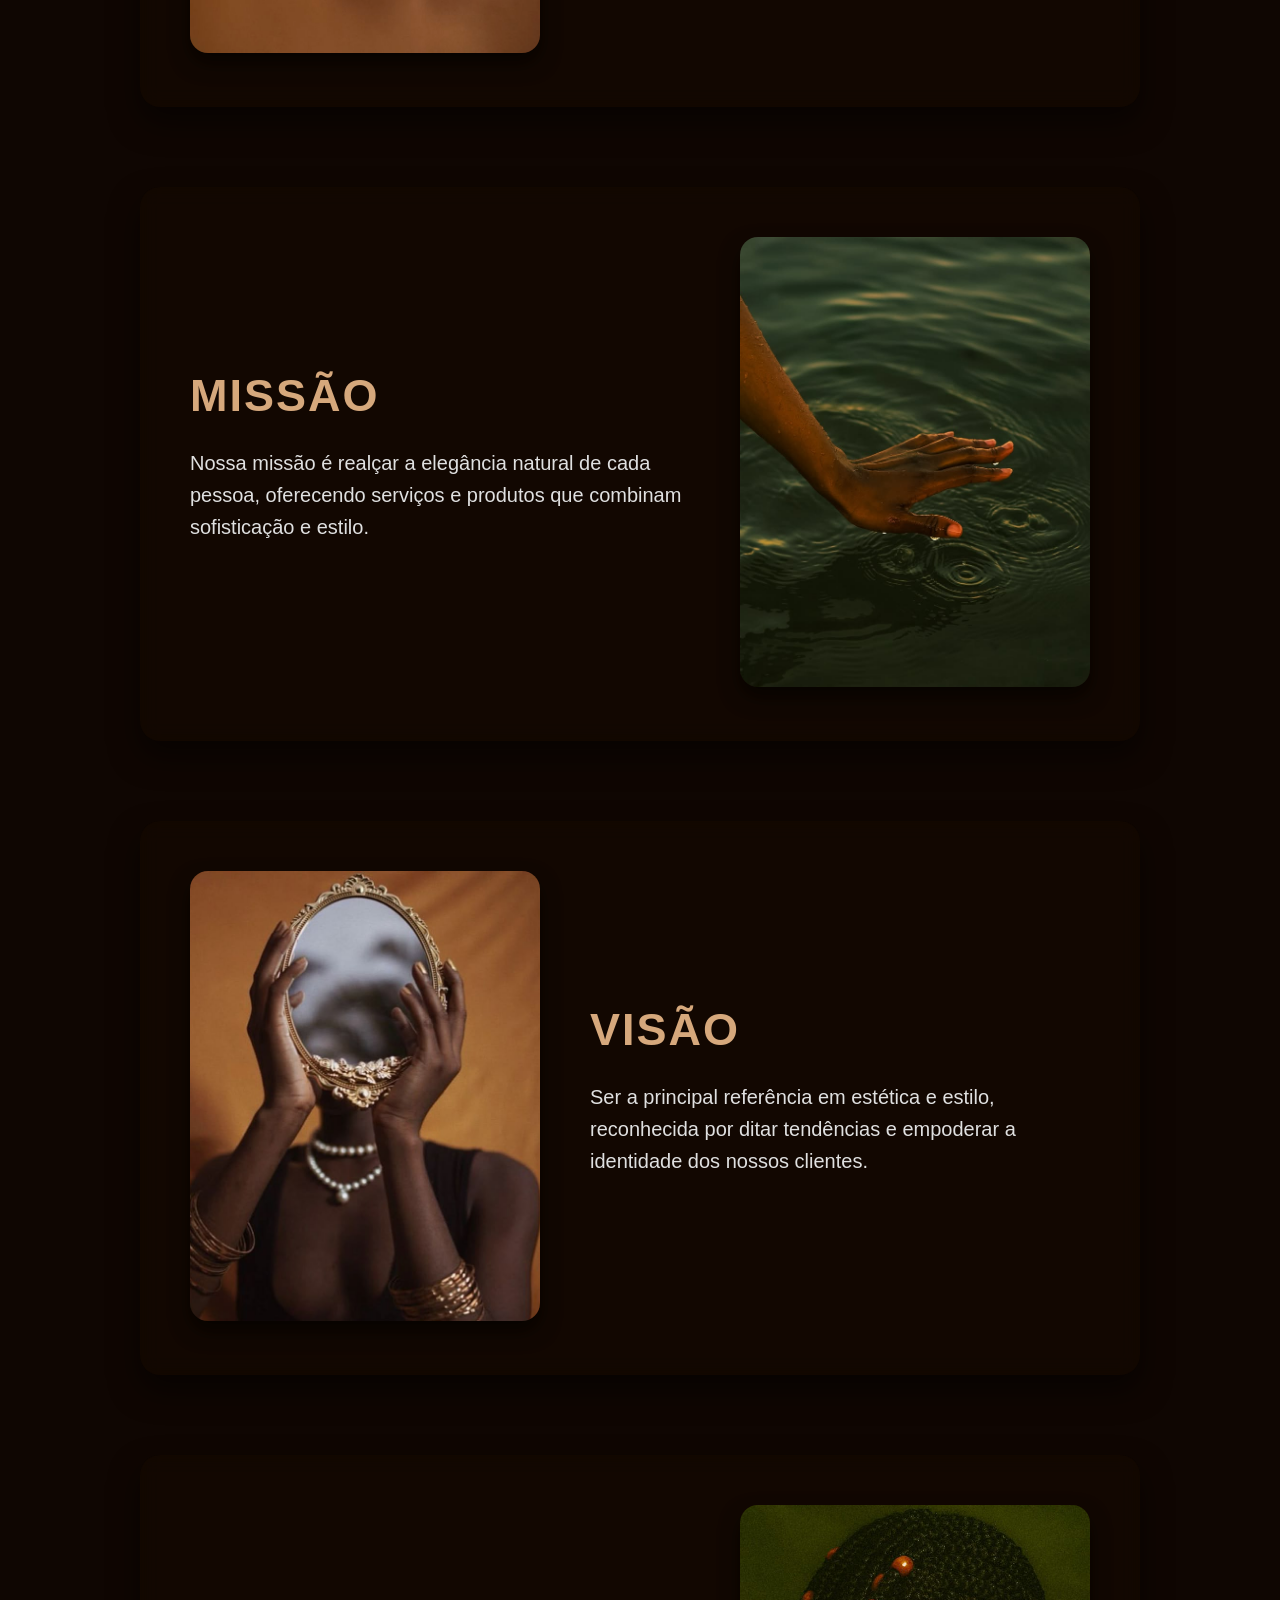
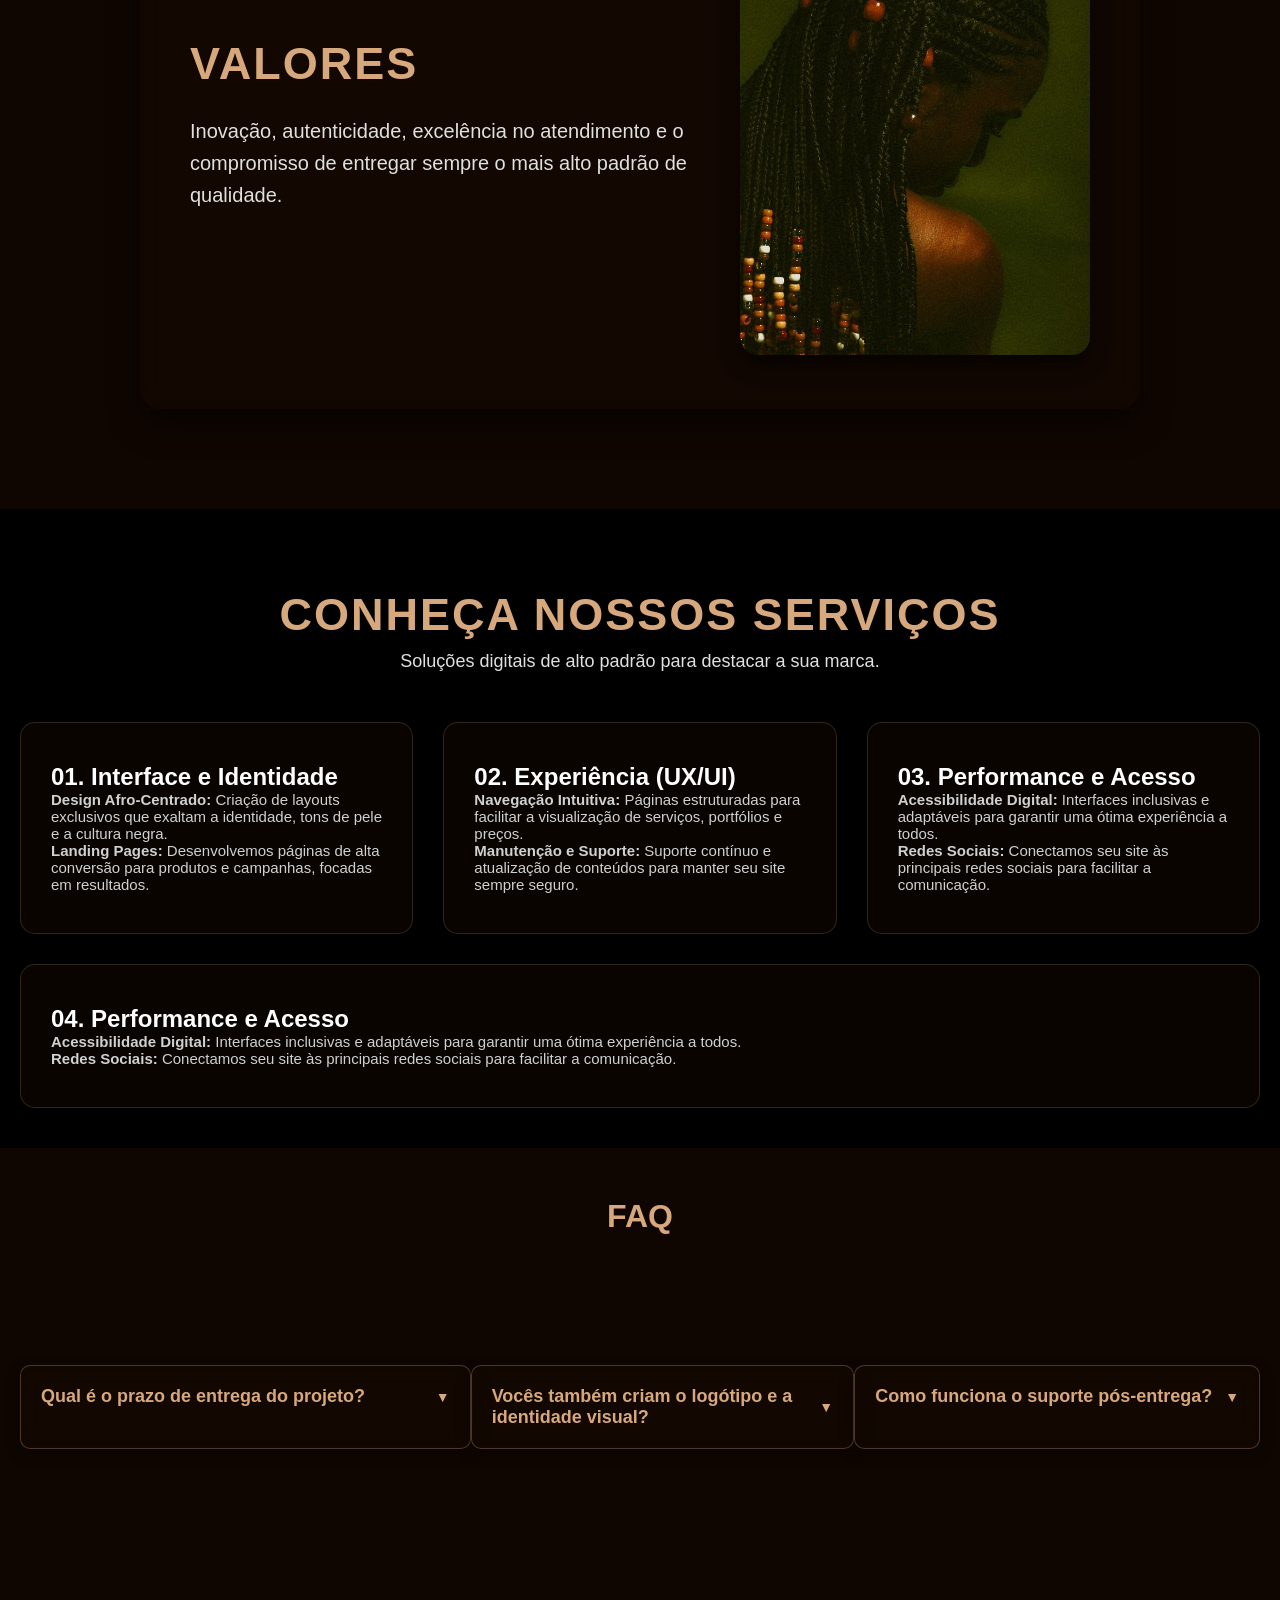
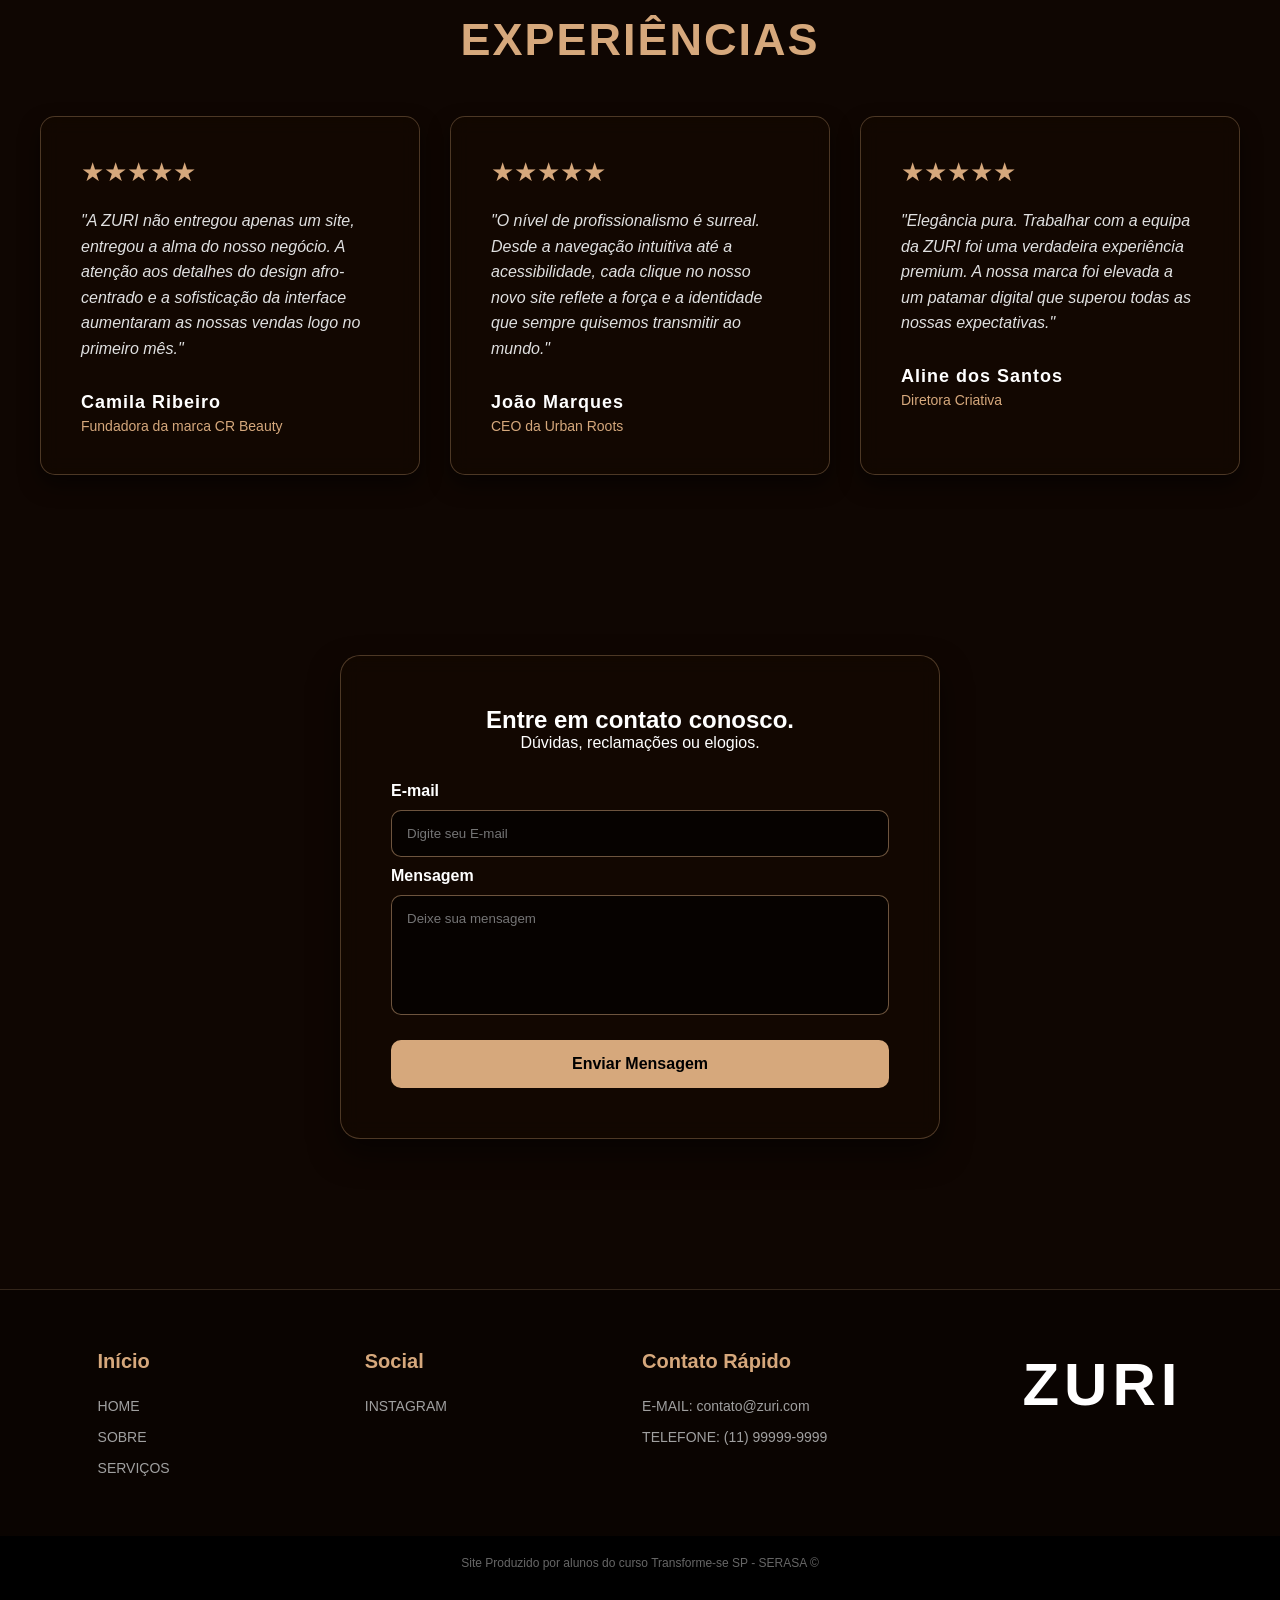
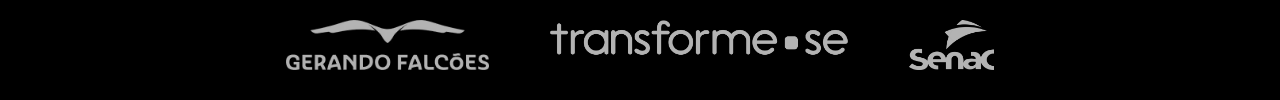
==== commit dc2d9815: "algumaspequenasalteracoes" ====
--- a/index.html
+++ b/index.html
@@ -73,7 +73,7 @@
             <p>Quem faz a Tendência é Você!</p>
         </div>
 
-  
+
         <div class="zuri-card-completo">
 
             <div class="zuri-empresa">
@@ -215,8 +215,13 @@
 
     </section>
 
+   
+            <h1 class="faq-titulo">FAQ</h1>
+    
     <section class="faq-secao" id="FAQ">
+     
         <div class="faq-item">
+
             <button class="faq-pergunta">
                 Qual é o prazo de entrega do projeto?
                 <span class="seta">&#9660;</span>
--- a/CSS/zuri.css
+++ b/CSS/zuri.css
@@ -212,6 +212,7 @@
 
     animation: zoomCinematografico 10s infinite alternate ease-in-out;
 }
+
 /* Ajuste dos botões para o novo tamanho do carrossel */
 .carrossel button {
     background: rgba(0, 0, 0, 0.3);
@@ -789,6 +790,15 @@
     filter: brightness(0) invert(1);
 }
 
+
+.faq-titulo {
+    font-family: 'Segoe UI', Tahoma, Geneva, Verdana, sans-serif;
+    text-align: center;
+    padding: 50px;
+    margin: auto;
+    color: rgb(214, 168, 124);
+}
+
 .faq-secao {
     padding: 80px 20px;
     display: flex;
